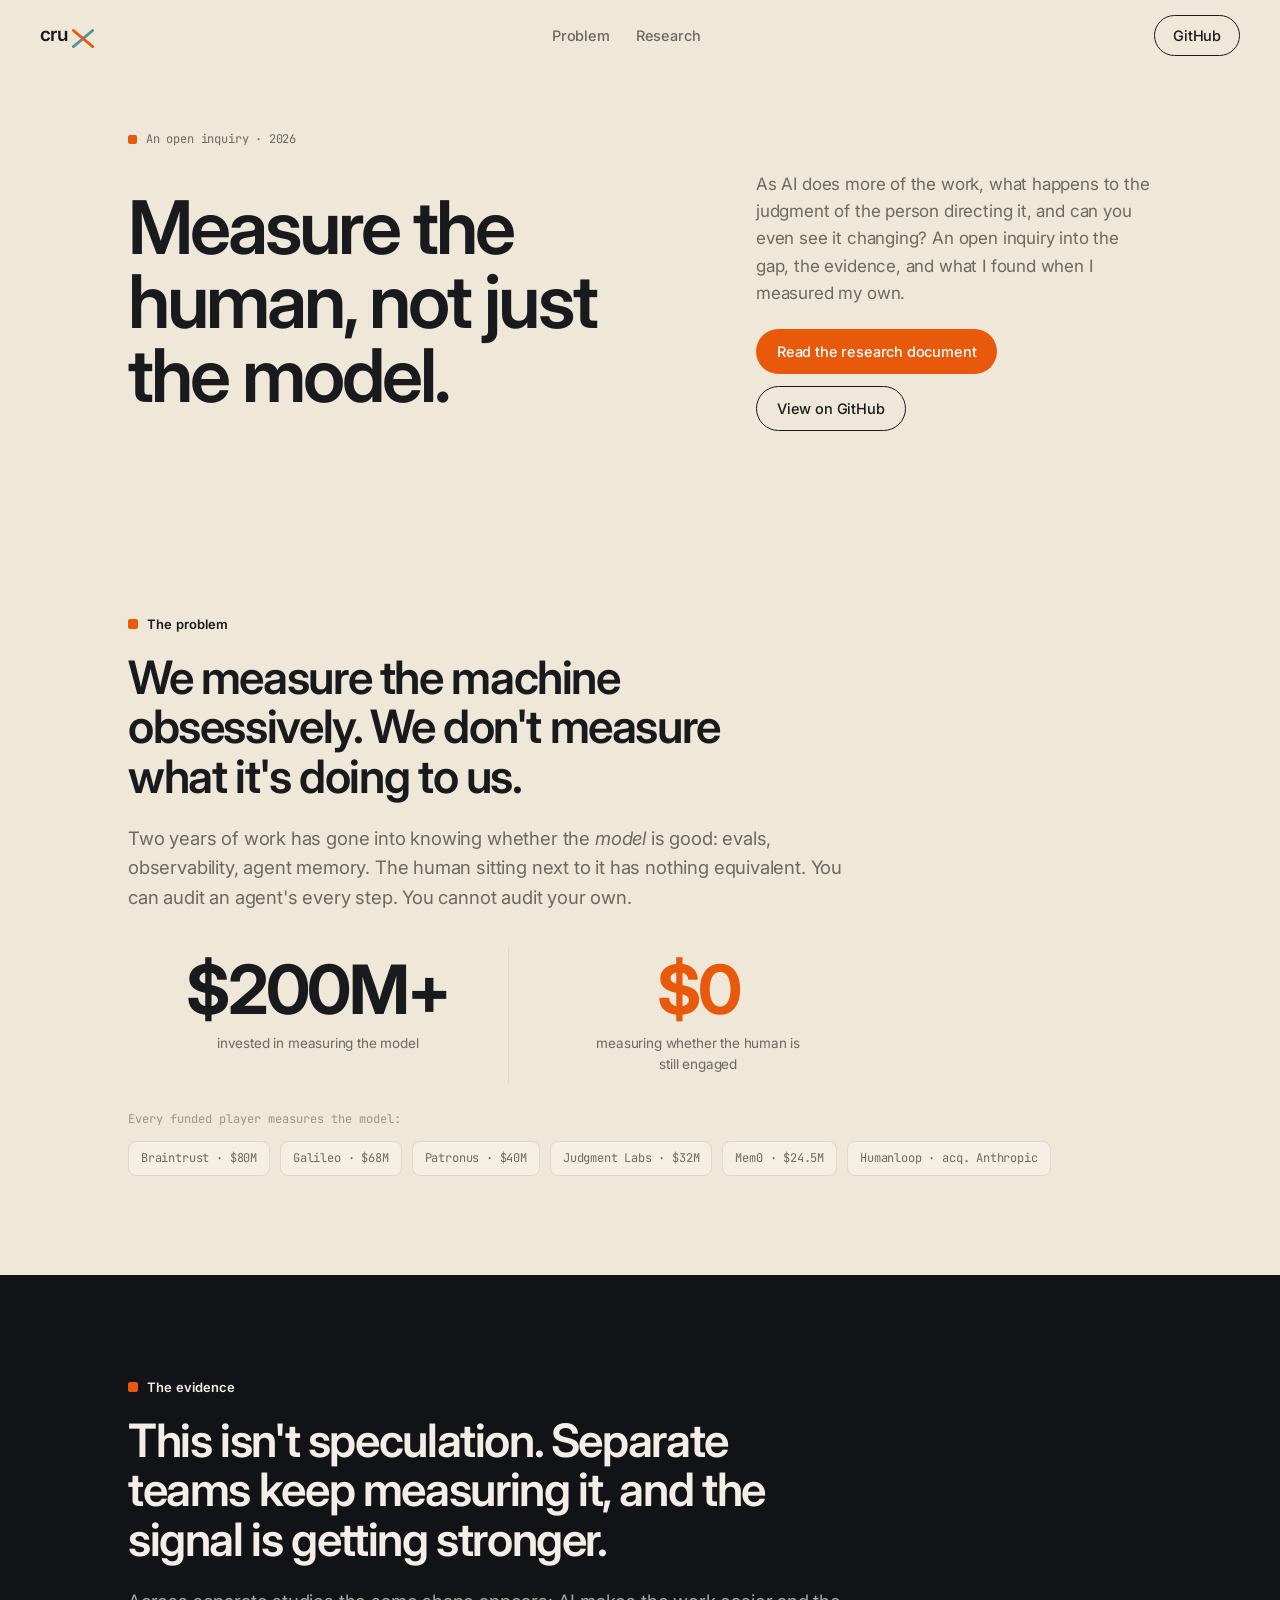
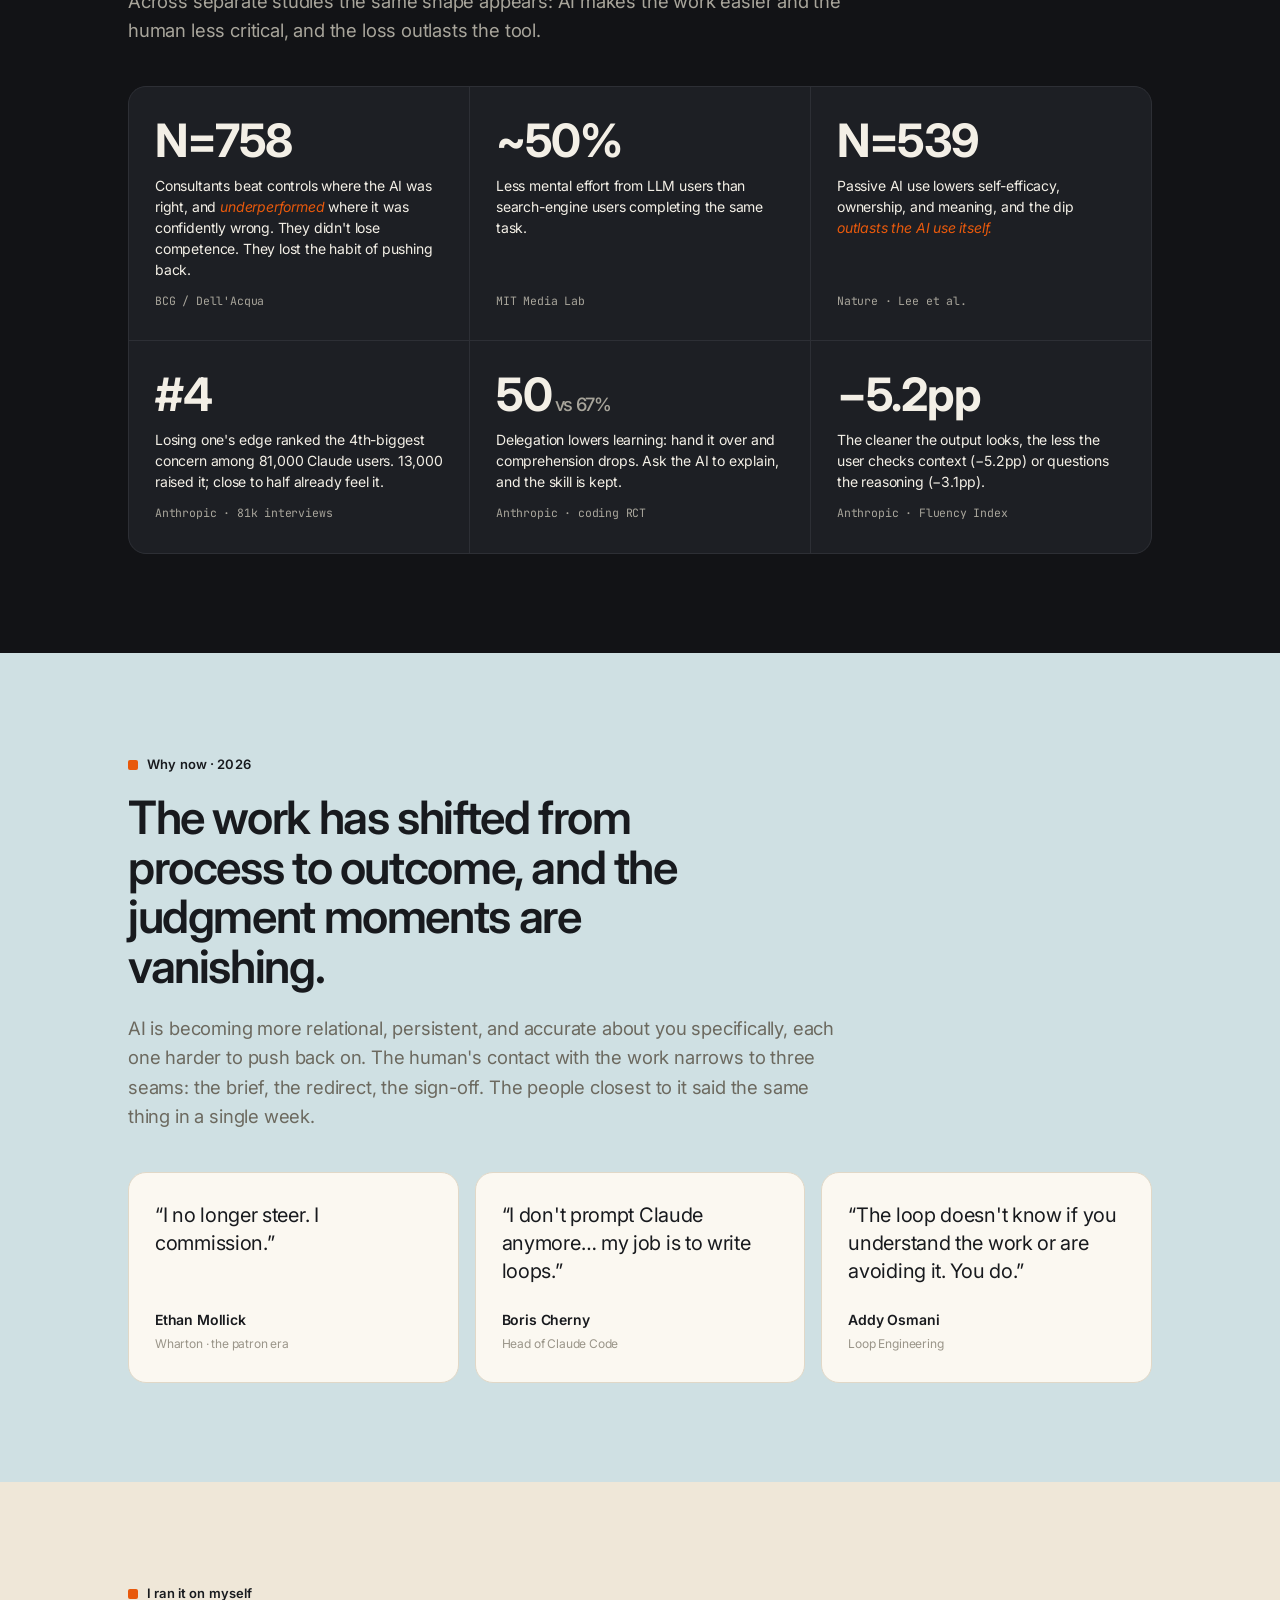
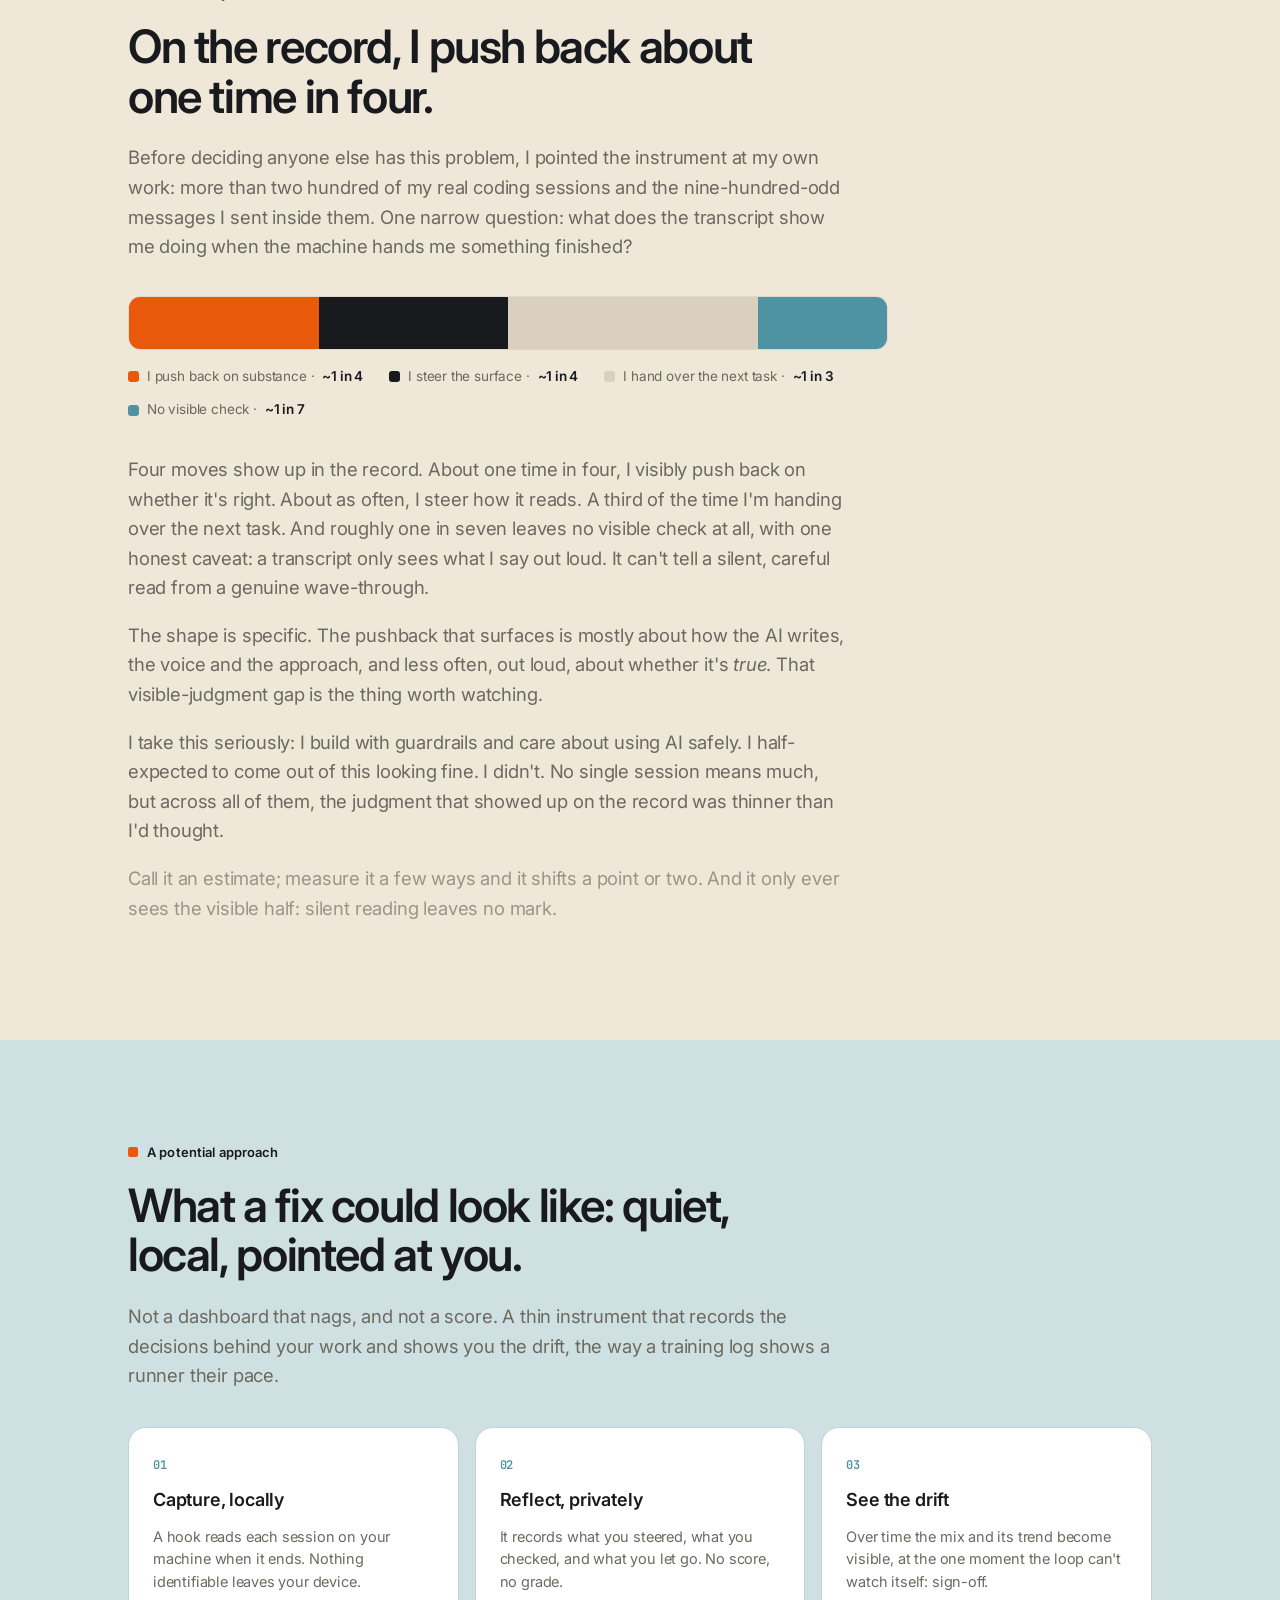
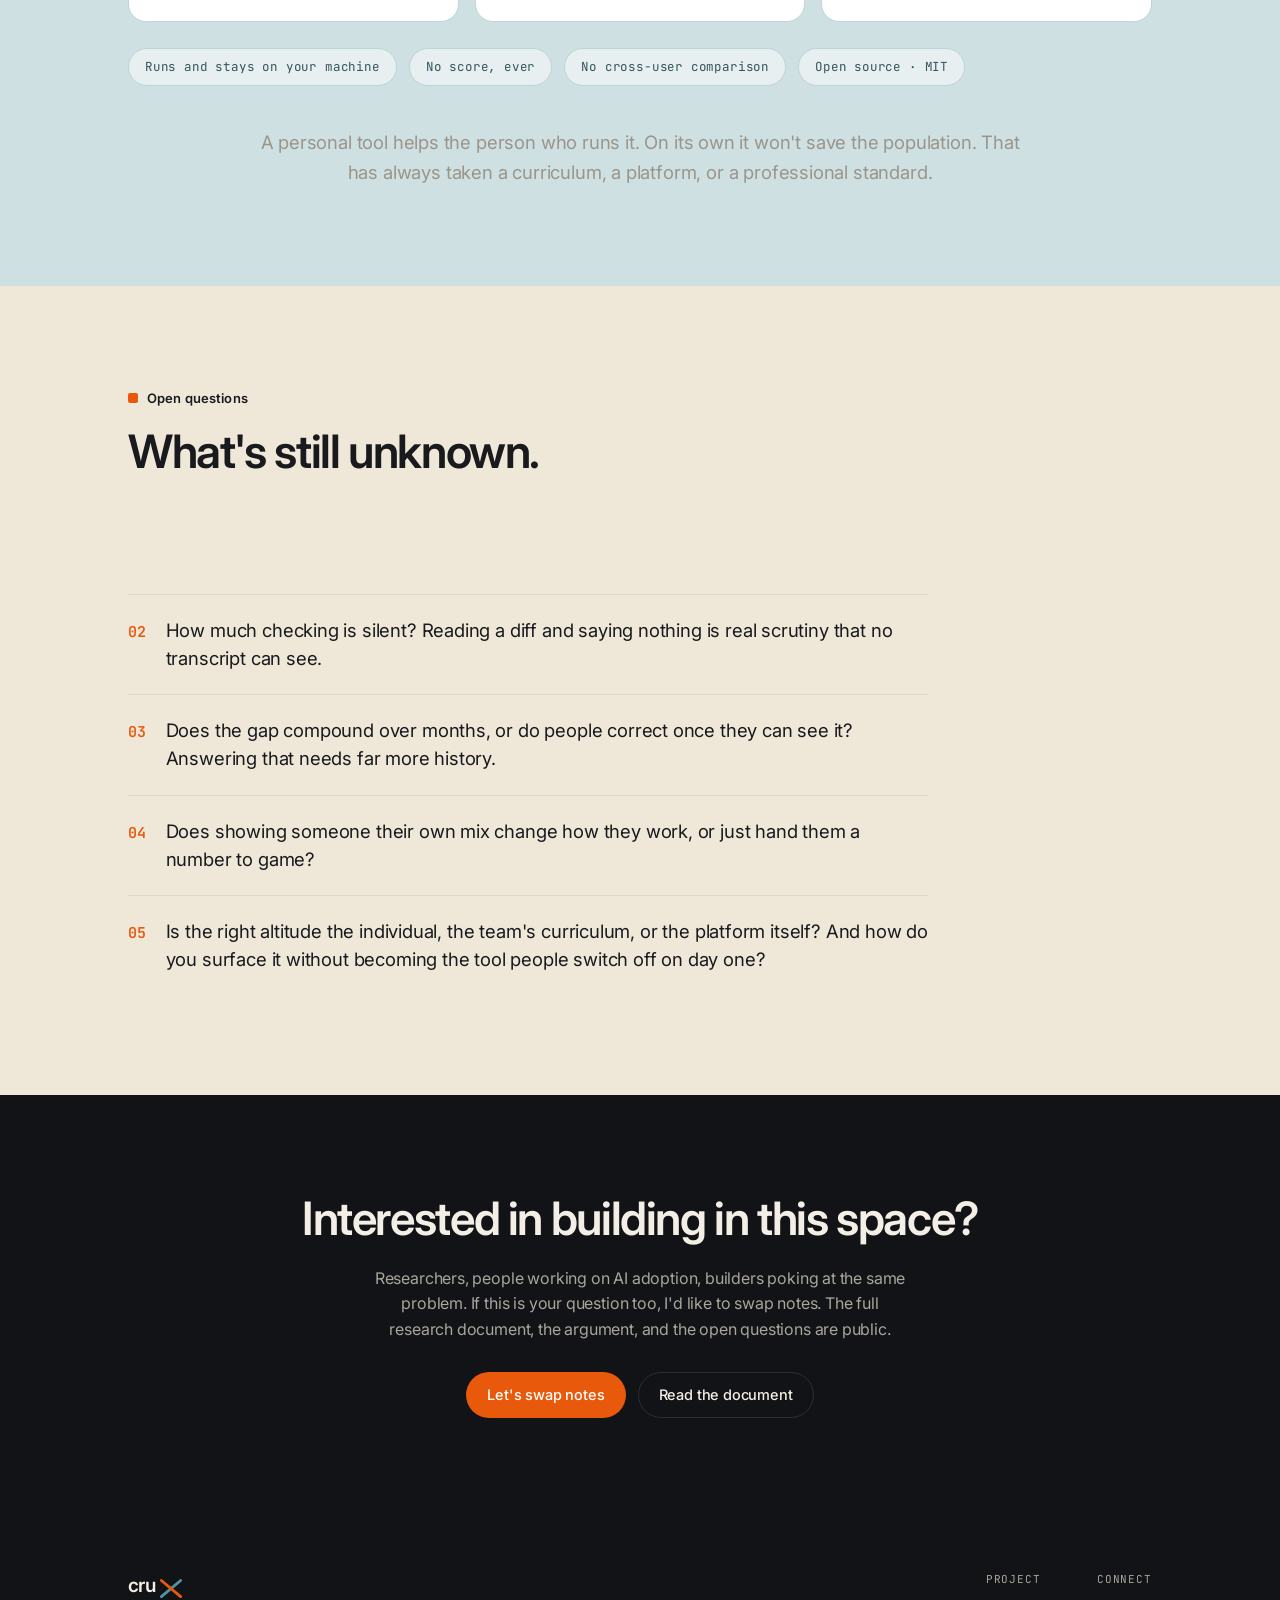
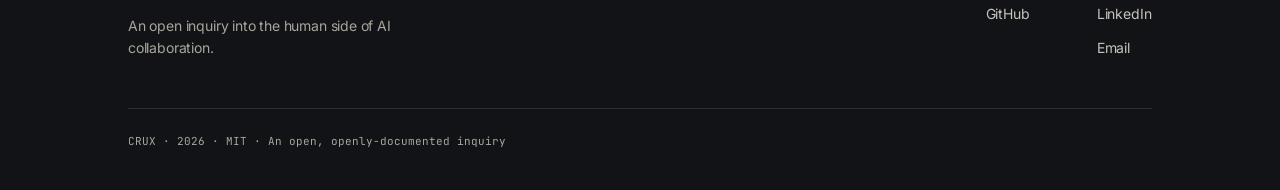
==== docs/index.html @ 5652c21b "Landing AI-isms pass: plain-language the finding + two flourishes - Rewrite the credibility paragrap" ====
<!DOCTYPE html>
<html lang="en">
<head>
  <meta charset="UTF-8" />
  <meta name="viewport" content="width=device-width, initial-scale=1.0" />
  <title>Crux — measure the human, not just the model.</title>
  <meta name="description" content="An open inquiry into the human side of AI collaboration. $200M+ has gone into measuring the model; almost nothing into measuring whether the human is still thinking. The gap, the evidence, and the finding: on the record, visible pushback shows up about one time in four." />
  <link rel="icon" type="image/svg+xml" href="favicon.svg" />

  <meta property="og:type" content="website" />
  <meta property="og:url" content="https://elliotjlt.github.io/crux/" />
  <meta property="og:title" content="Crux — measure the human, not just the model." />
  <meta property="og:description" content="An open inquiry into the human side of AI collaboration. The gap, the evidence, and the finding: across real sessions, visible pushback shows up about one time in four." />
  <meta name="twitter:card" content="summary_large_image" />
  <meta name="twitter:title" content="Crux — measure the human, not just the model." />
  <meta name="twitter:description" content="An open inquiry into the human side of AI collaboration." />

  <script>document.documentElement.classList.add('js');</script>
  <link rel="preconnect" href="https://fonts.googleapis.com" />
  <link rel="preconnect" href="https://fonts.gstatic.com" crossorigin />
  <link href="https://fonts.googleapis.com/css2?family=Inter:wght@400;500;600;700&family=JetBrains+Mono:wght@400;500&display=swap" rel="stylesheet" />
  <link rel="stylesheet" href="style.css" />
</head>
<body>
  <header class="nav" id="nav">
    <a class="brand" href="#top">cru<svg class="cx" viewBox="0 0 28 28" aria-hidden="true"><path class="x-up" d="M5 22 L23 7"/><path class="x-down" d="M5 7 L23 22"/></svg></a>
    <nav class="nav-links">
      <a href="#problem">Problem</a>
      <a href="research.html">Research</a>
    </nav>
    <a class="btn btn-ghost nav-cta" href="https://github.com/ElliotJLT/crux">GitHub</a>
  </header>

  <main id="top">
    <!-- HERO -->
    <section class="hero">
      <span class="kicker reveal">An open inquiry &middot; 2026</span>
      <div class="hero-grid">
        <h1 class="reveal">Measure the human, not just the model.</h1>
        <div class="hero-aside reveal">
          <p class="hero-sub">
            As AI does more of the work, what happens to the judgment of the person directing it, and can
            you even see it changing? An open inquiry into the gap, the evidence, and what I found when I
            measured my own.
          </p>
          <div class="hero-cta">
            <a class="btn btn-primary" href="research.html">Read the research document</a>
            <a class="btn btn-ghost" href="https://github.com/ElliotJLT/crux">View on GitHub</a>
          </div>
        </div>
      </div>
    </section>

    <!-- PROBLEM -->
    <section id="problem" class="section">
      <p class="eyebrow reveal">The problem</p>
      <h2 class="reveal">We measure the machine obsessively. We don't measure what it's doing to us.</h2>
      <p class="lead reveal">
        Two years of work has gone into knowing whether the <em>model</em> is good: evals, observability,
        agent memory. The human sitting next to it has nothing equivalent. You can audit an agent's every
        step. You cannot audit your own.
      </p>
      <div class="gap-figure reveal">
        <div class="gf-side"><span class="gf-num">$200M+</span><span class="gf-lbl">invested in measuring the model</span></div>
        <div class="gf-div" aria-hidden="true"></div>
        <div class="gf-side"><span class="gf-num accent">$0</span><span class="gf-lbl">measuring whether the human is still engaged</span></div>
      </div>
      <div class="fund reveal">
        <span class="fund-lbl mono">Every funded player measures the model:</span>
        <span class="fchip">Braintrust · $80M</span><span class="fchip">Galileo · $68M</span><span class="fchip">Patronus · $40M</span><span class="fchip">Judgment Labs · $32M</span><span class="fchip">Mem0 · $24.5M</span><span class="fchip">Humanloop · acq. Anthropic</span>
      </div>
    </section>

    <!-- EVIDENCE (dark band) -->
    <section class="band band-dark">
      <div class="band-inner" id="evidence">
        <p class="eyebrow reveal">The evidence</p>
        <h2 class="reveal">This isn't speculation. Separate teams keep measuring it, and the signal is getting stronger.</h2>
        <p class="lead reveal">Across separate studies the same shape appears: AI makes the work easier and the human less critical, and the loss outlasts the tool.</p>
        <div class="ev-grid">
          <article class="ev-card reveal"><span class="ev-stat">N=758</span><p class="ev-claim">Consultants beat controls where the AI was right, and <em>underperformed</em> where it was confidently wrong. They didn't lose competence. They lost the habit of pushing back.</p><span class="ev-src">BCG / Dell'Acqua</span></article>
          <article class="ev-card reveal"><span class="ev-stat">~50%</span><p class="ev-claim">Less mental effort from LLM users than search-engine users completing the same task.</p><span class="ev-src">MIT Media Lab</span></article>
          <article class="ev-card reveal"><span class="ev-stat">N=539</span><p class="ev-claim">Passive AI use lowers self-efficacy, ownership, and meaning, and the dip <em>outlasts the AI use itself.</em></p><span class="ev-src">Nature · Lee et al.</span></article>
          <article class="ev-card reveal"><span class="ev-stat">#4</span><p class="ev-claim">Losing one's edge ranked the 4th-biggest concern among 81,000 Claude users. 13,000 raised it; close to half already feel it.</p><span class="ev-src">Anthropic · 81k interviews</span></article>
          <article class="ev-card reveal"><span class="ev-stat">50<small> vs 67%</small></span><p class="ev-claim">Delegation lowers learning: hand it over and comprehension drops. Ask the AI to explain, and the skill is kept.</p><span class="ev-src">Anthropic · coding RCT</span></article>
          <article class="ev-card reveal"><span class="ev-stat">−5.2pp</span><p class="ev-claim">The cleaner the output looks, the less the user checks context (−5.2pp) or questions the reasoning (−3.1pp).</p><span class="ev-src">Anthropic · Fluency Index</span></article>
        </div>
      </div>
    </section>

    <!-- WHY NOW (blue band) -->
    <section class="band band-blue">
      <div class="band-inner narrow" id="year">
      <p class="eyebrow reveal">Why now · 2026</p>
      <h2 class="reveal">The work has shifted from process to outcome, and the judgment moments are vanishing.</h2>
      <p class="lead reveal">AI is becoming more relational, persistent, and accurate about you specifically, each one harder to push back on. The human's contact with the work narrows to three seams: the brief, the redirect, the sign-off. The people closest to it said the same thing in a single week.</p>
      <div class="quote-grid">
        <figure class="qcard reveal"><blockquote>&ldquo;I no longer steer. I commission.&rdquo;</blockquote><figcaption>Ethan Mollick<span>Wharton · the patron era</span></figcaption></figure>
        <figure class="qcard reveal"><blockquote>&ldquo;I don't prompt Claude anymore… my job is to write loops.&rdquo;</blockquote><figcaption>Boris Cherny<span>Head of Claude Code</span></figcaption></figure>
        <figure class="qcard reveal"><blockquote>&ldquo;The loop doesn't know if you understand the work or are avoiding it. You do.&rdquo;</blockquote><figcaption>Addy Osmani<span>Loop Engineering</span></figcaption></figure>
      </div>
      </div>
    </section>

    <!-- I RAN IT ON MYSELF -->
    <section id="finding" class="section narrow">
      <p class="eyebrow reveal">I ran it on myself</p>
      <h2 class="reveal">On the record, I push back about one time in four.</h2>
      <p class="lead reveal">
        Before deciding anyone else has this problem, I pointed the instrument at my own work: more than two
        hundred of my real coding sessions and the nine-hundred-odd messages I sent inside them. One narrow
        question: what does the transcript show me doing when the machine hands me something finished?
      </p>
      <div class="mix reveal">
        <div class="mix-bar">
          <span class="seg verify" style="width:25%"></span>
          <span class="seg steer" style="width:25%"></span>
          <span class="seg direct" style="width:33%"></span>
          <span class="seg accept" style="width:17%"></span>
        </div>
        <div class="mix-legend">
          <span><i class="sw-verify"></i>I push back on substance &middot; <b>~1 in 4</b></span>
          <span><i class="sw-steer"></i>I steer the surface &middot; <b>~1 in 4</b></span>
          <span><i class="sw-direct"></i>I hand over the next task &middot; <b>~1 in 3</b></span>
          <span><i class="sw-accept"></i>No visible check &middot; <b>~1 in 7</b></span>
        </div>
      </div>
      <p class="lead reveal">
        Four moves show up in the record. About one time in four, I visibly push back on whether it's right.
        About as often, I steer how it reads. A third of the time I'm handing over the next task. And roughly
        one in seven leaves no visible check at all, with one honest caveat: a transcript only sees what I say
        out loud. It can't tell a silent, careful read from a genuine wave-through.
      </p>
      <p class="lead reveal">
        The shape is specific. The pushback that surfaces is mostly about how the AI writes, the voice and the
        approach, and less often, out loud, about whether it's <em>true</em>. That visible-judgment gap is the
        thing worth watching.
      </p>
      <p class="lead reveal">
        I take this seriously: I build with guardrails and care about using AI safely. I half-expected to come
        out of this looking fine. I didn't. No single session means much, but across all of them, the judgment
        that showed up on the record was thinner than I'd thought.
      </p>
      <p class="lead dim reveal">Call it an estimate; measure it a few ways and it shifts a point or two. And it only ever sees the visible half: silent reading leaves no mark.</p>
    </section>

    <!-- APPROACH (blue band) -->
    <section class="band band-blue">
      <div class="band-inner" id="approach">
        <p class="eyebrow reveal">A potential approach</p>
        <h2 class="reveal">What a fix could look like: quiet, local, pointed at you.</h2>
        <p class="lead reveal">Not a dashboard that nags, and not a score. A thin instrument that records the decisions behind your work and shows you the drift, the way a training log shows a runner their pace.</p>
        <div class="steps">
          <div class="step reveal"><span class="step-n">01</span><h3>Capture, locally</h3><p>A hook reads each session on your machine when it ends. Nothing identifiable leaves your device.</p></div>
          <div class="step reveal"><span class="step-n">02</span><h3>Reflect, privately</h3><p>It records what you steered, what you checked, and what you let go. No score, no grade.</p></div>
          <div class="step reveal"><span class="step-n">03</span><h3>See the drift</h3><p>Over time the mix and its trend become visible, at the one moment the loop can't watch itself: sign-off.</p></div>
        </div>
        <div class="principles reveal">
          <span class="principle">Runs and stays on your machine</span>
          <span class="principle">No score, ever</span>
          <span class="principle">No cross-user comparison</span>
          <span class="principle">Open source · MIT</span>
        </div>
        <p class="lead dim center reveal">A personal tool helps the person who runs it. On its own it won't save the population. That has always taken a curriculum, a platform, or a professional standard.</p>
      </div>
    </section>

    <!-- OPEN QUESTIONS -->
    <section id="questions" class="section">
      <p class="eyebrow reveal">Open questions</p>
      <h2 class="reveal">What's still unknown.</h2>
      <ol class="oq">
        <li class="reveal"><span class="oq-n">01</span><p>What's the right unit to watch? A single turn, a whole session, the irreversible commands, or the moment you accept a long run you never watched.</p></li>
        <li class="reveal"><span class="oq-n">02</span><p>How much checking is silent? Reading a diff and saying nothing is real scrutiny that no transcript can see.</p></li>
        <li class="reveal"><span class="oq-n">03</span><p>Does the gap compound over months, or do people correct once they can see it? Answering that needs far more history.</p></li>
        <li class="reveal"><span class="oq-n">04</span><p>Does showing someone their own mix change how they work, or just hand them a number to game?</p></li>
        <li class="reveal"><span class="oq-n">05</span><p>Is the right altitude the individual, the team's curriculum, or the platform itself? And how do you surface it without becoming the tool people switch off on day one?</p></li>
      </ol>
    </section>

    <!-- CTA (dark band) -->
    <section class="band band-dark">
      <div class="band-inner cta" id="contact">
        <h2 class="reveal">Interested in building in this space?</h2>
        <p class="cta-sub reveal">Researchers, people working on AI adoption, builders poking at the same problem. If this is your question too, I'd like to swap notes. The full research document, the argument, and the open questions are public.</p>
        <div class="hero-cta reveal">
          <a class="btn btn-primary" href="https://www.linkedin.com/in/hireelliot/">Let's swap notes</a>
          <a class="btn btn-ghost" href="research.html">Read the document</a>
        </div>
      </div>
    </section>
  </main>

  <footer class="footer">
    <div class="footer-inner">
      <div class="foot-brand">
        <a class="brand" href="#top">cru<svg class="cx" viewBox="0 0 28 28" aria-hidden="true"><path class="x-up" d="M5 22 L23 7"/><path class="x-down" d="M5 7 L23 22"/></svg></a>
        <p>An open inquiry into the human side of AI collaboration.</p>
      </div>
      <div class="foot-cols">
        <div class="foot-col">
          <span class="foot-h mono">Project</span>
          <a href="https://github.com/ElliotJLT/crux">GitHub</a>
        </div>
        <div class="foot-col">
          <span class="foot-h mono">Connect</span>
          <a href="https://www.linkedin.com/in/hireelliot/">LinkedIn</a>
          <a href="mailto:elliotjlittle@gmail.com">Email</a>
        </div>
      </div>
      <div class="foot-base mono">CRUX · 2026 · MIT · An open, openly-documented inquiry</div>
    </div>
  </footer>

  <script src="app.js"></script>
</body>
</html>
---- docs/style.css ----
:root {
  --cream: #efe7d8;
  --cream-2: #f5efe3;
  --card: #fbf8f1;
  --ink: #181a1e;
  --muted: #6c695f;
  --faint: #9a9589;
  --border: #e1d8c7;
  --dark: #121316;
  --dark-card: #1d1f24;
  --dark-border: #2d2f35;
  --dark-text: #f3efe6;
  --dark-muted: #a8a59b;
  --blue: #cfe0e3;
  --blue-deep: #bcd5d9;
  --teal: #4f93a3;
  --orange: #e8590c;
  --maxw: 1120px;
  --mono: "JetBrains Mono", ui-monospace, SFMono-Regular, Menlo, monospace;
  --sans: "Inter", -apple-system, BlinkMacSystemFont, "Segoe UI", sans-serif;
}
* { box-sizing: border-box; }
html { scroll-behavior: smooth; -webkit-text-size-adjust: 100%; }
@media (prefers-reduced-motion: reduce) { html { scroll-behavior: auto; } }
body { margin: 0; background: var(--cream); color: var(--ink); font-family: var(--sans); line-height: 1.6; letter-spacing: -0.011em; -webkit-font-smoothing: antialiased; overflow-x: hidden; }
a { color: inherit; text-decoration: none; }
em { font-style: italic; }
.mono { font-family: var(--mono); letter-spacing: 0; }

/* NAV */
.nav { position: fixed; top: 0; left: 0; right: 0; z-index: 100; display: flex; align-items: center; justify-content: space-between; padding: 15px clamp(18px,4vw,40px); transition: background .25s, box-shadow .25s; }
.nav.scrolled { background: rgba(239,231,216,.85); backdrop-filter: blur(12px); box-shadow: 0 1px 0 var(--border); }
.brand { display: inline-flex; align-items: center; gap: 0; font-weight: 600; font-size: 19px; letter-spacing: -0.03em; }
.cx { width: 30px; height: 30px; margin: 0 0 -4px 1px; }
.cx path { fill: none; stroke-width: 2.7; stroke-linecap: round; }
.cx .x-up { stroke: var(--teal); }
.cx .x-down { stroke: var(--orange); }
.nav-links { display: flex; gap: 26px; }
.nav-links a { color: var(--muted); font-size: 14.5px; font-weight: 500; transition: color .18s; }
.nav-links a:hover { color: var(--ink); }
.btn { display: inline-flex; align-items: center; font-weight: 500; font-size: 14.5px; border-radius: 999px; padding: 10px 20px; cursor: pointer; transition: transform .14s, background .18s, border-color .18s, color .18s; border: 1px solid transparent; }
.btn-primary { background: var(--orange); color: #fff; }
.btn-primary:hover { transform: translateY(-1px); background: #cf4e0a; }
.btn-ghost { background: transparent; color: var(--ink); border-color: var(--ink); }
.btn-ghost:hover { background: var(--ink); color: var(--cream); }
.nav-cta { padding: 8px 18px; }

/* SECTIONS + BANDS */
.section { max-width: var(--maxw); margin: 0 auto; padding: clamp(76px,11vh,128px) clamp(22px,5vw,48px); }
.band { width: 100%; }
.band-dark { background: var(--dark); color: var(--dark-text); }
.band-blue { background: var(--blue); }
.band-inner { max-width: var(--maxw); margin: 0 auto; padding: clamp(76px,11vh,128px) clamp(22px,5vw,48px); }
.eyebrow { display: inline-flex; align-items: center; gap: 9px; font-size: 13px; font-weight: 600; letter-spacing: 0.01em; color: var(--ink); margin: 0 0 18px; }
.eyebrow::before { content: ""; width: 10px; height: 10px; border-radius: 2px; background: var(--orange); display: inline-block; }
.band-dark .eyebrow { color: var(--dark-text); }
h2 { font-size: clamp(28px,4vw,46px); line-height: 1.08; letter-spacing: -0.03em; font-weight: 600; margin: 0 0 22px; max-width: 22ch; }
.lead { color: var(--muted); font-size: clamp(16px,1.6vw,18.5px); max-width: 60ch; margin: 0 0 18px; }
.lead.dim { color: var(--faint); }
.lead.center { text-align: center; margin: 42px auto 0; max-width: 64ch; }
.band-dark .lead { color: var(--dark-muted); }
.band-dark h2 { color: var(--dark-text); }
.lead code, code { font-family: var(--mono); font-size: .85em; background: var(--cream-2); border: 1px solid var(--border); border-radius: 5px; padding: 1px 6px; }

/* HERO */
.hero { max-width: var(--maxw); margin: 0 auto; padding: clamp(116px,14vh,150px) clamp(22px,5vw,48px) clamp(60px,9vh,96px); }
.kicker { display: inline-flex; align-items: center; gap: 9px; font-family: var(--mono); font-size: 12px; color: var(--muted); margin-bottom: 22px; }
.kicker::before { content: ""; width: 9px; height: 9px; border-radius: 2px; background: var(--orange); }
.hero-grid { display: grid; grid-template-columns: 1.3fr .9fr; gap: clamp(28px,5vw,56px); align-items: center; }
.hero h1 { font-size: clamp(40px,6.2vw,74px); line-height: 1.0; letter-spacing: -0.04em; font-weight: 600; margin: 0; max-width: 14ch; }
.hero-aside { display: flex; flex-direction: column; align-items: flex-start; }
.hero-sub { color: var(--muted); font-size: clamp(15px,1.5vw,17px); margin: 0 0 22px; max-width: 42ch; }
.hero-cta { display: flex; gap: 12px; flex-wrap: wrap; }

/* CARD */
.card { background: var(--card); border: 1px solid var(--border); border-radius: 22px; padding: clamp(26px,3.5vw,44px); }
.band-blue .card { background: #fff; border-color: #bcd5d9; }

/* GAP FIGURE */
.gap-figure { display: flex; align-items: stretch; margin: 34px 0 26px; max-width: 760px; }
.gf-side { flex: 1; padding: 8px 28px; display: flex; flex-direction: column; gap: 10px; text-align: center; align-items: center; }
.gf-num { font-size: clamp(42px,6vw,68px); font-weight: 700; letter-spacing: -0.04em; line-height: 1; }
.gf-num.accent { color: var(--orange); }
.gf-lbl { color: var(--muted); font-size: 13.5px; max-width: 24ch; }
.gf-div { width: 1px; background: var(--border); }
.fund { display: flex; flex-wrap: wrap; align-items: center; gap: 10px; margin-top: 8px; }
.fund-lbl { color: var(--faint); font-size: 12px; width: 100%; margin-bottom: 2px; }
.fchip { font-family: var(--mono); font-size: 12px; color: var(--muted); border: 1px solid var(--border); background: var(--cream-2); border-radius: 8px; padding: 7px 12px; }

/* EVIDENCE (dark band, big numbers) */
.ev-grid { display: grid; grid-template-columns: repeat(3,1fr); gap: 1px; background: var(--dark-border); border: 1px solid var(--dark-border); border-radius: 18px; overflow: hidden; margin-top: 40px; }
.ev-card { background: var(--dark-card); padding: 30px 26px; display: flex; flex-direction: column; gap: 12px; }
.ev-stat { font-size: clamp(32px,3.8vw,46px); font-weight: 700; letter-spacing: -0.03em; line-height: 1; color: var(--dark-text); }
.ev-stat small { font-size: .4em; color: var(--dark-muted); font-weight: 500; }
.ev-claim { margin: 0; color: var(--dark-text); font-size: 14px; line-height: 1.5; }
.ev-claim em { color: var(--orange); font-style: italic; }
.ev-src { color: var(--dark-muted); font-size: 11.5px; margin-top: auto; font-family: var(--mono); }

/* QUOTES */
.quote-grid { display: grid; grid-template-columns: repeat(3,1fr); gap: 16px; margin-top: 40px; }
.qcard { margin: 0; background: var(--card); border: 1px solid var(--border); border-radius: 18px; padding: 28px 26px; display: flex; flex-direction: column; justify-content: space-between; gap: 24px; transition: transform .2s; }
.qcard:hover { transform: translateY(-3px); }
.qcard blockquote { margin: 0; font-size: clamp(17px,1.9vw,20px); line-height: 1.4; letter-spacing: -0.015em; color: var(--ink); }
.qcard figcaption { font-weight: 600; font-size: 14px; display: flex; flex-direction: column; gap: 3px; }
.qcard figcaption span { font-weight: 400; font-size: 12px; color: var(--faint); }

/* MEASUREMENT MIX */
.narrow { max-width: var(--maxw); }
.mix { margin: 34px 0; max-width: 760px; }
.mix-bar { display: flex; height: 54px; border-radius: 12px; overflow: hidden; border: 1px solid var(--border); }
.seg { height: 100%; }
.seg.verify { background: var(--orange); }
.seg.steer { background: var(--ink); }
.seg.direct { background: #d9d0bf; }
.seg.accept { background: var(--teal); }
.mix-legend { display: flex; flex-wrap: wrap; gap: 12px 26px; margin-top: 16px; }
.mix-legend span { display: flex; align-items: center; gap: 8px; font-size: 13.5px; color: var(--muted); }
.mix-legend b { color: var(--ink); font-weight: 600; }
.mix-legend i { width: 11px; height: 11px; border-radius: 3px; display: inline-block; flex-shrink: 0; }
.sw-verify { background: var(--orange); } .sw-steer { background: var(--ink); }
.sw-direct { background: #d9d0bf; } .sw-accept { background: var(--teal); }

/* APPROACH (blue band) */
.steps { display: grid; grid-template-columns: repeat(3,1fr); gap: 16px; margin-top: 36px; }
.step { background: #fff; border: 1px solid #bcd5d9; border-radius: 18px; padding: 28px 24px; display: flex; flex-direction: column; gap: 11px; }
.step-iso { width: 56px; height: 44px; }
.step-n { font-size: 12px; font-weight: 600; color: var(--teal); font-family: var(--mono); }
.step h3 { font-size: 18px; font-weight: 600; letter-spacing: -0.01em; margin: 0; }
.step p { margin: 0; color: var(--muted); font-size: 14.5px; line-height: 1.55; }
.principles { display: flex; flex-wrap: wrap; gap: 12px; margin-top: 26px; }
.principle { font-family: var(--mono); font-size: 12.5px; color: #36545b; border: 1px solid #bcd5d9; background: rgba(255,255,255,.5); border-radius: 999px; padding: 8px 16px; }

/* OPEN QUESTIONS */
.oq { list-style: none; padding: 0; margin: 40px 0 0; max-width: 800px; }
.oq li { display: flex; gap: 20px; align-items: baseline; padding: 22px 0; border-top: 1px solid var(--border); }
.oq li:first-child { border-top: none; padding-top: 0; }
.oq-n { color: var(--orange); font-weight: 600; font-size: 15px; flex-shrink: 0; font-family: var(--mono); }
.oq p { margin: 0; color: var(--ink); font-size: clamp(16px,1.7vw,18.5px); line-height: 1.5; }

/* CTA (dark band) */
.cta { text-align: center; }
.cta h2 { max-width: none; }
.cta-sub { color: var(--dark-muted); max-width: 54ch; margin: 0 auto 30px; font-size: 16px; }
.cta .hero-cta { justify-content: center; }
.band-dark .btn-ghost { color: var(--dark-text); border-color: var(--dark-border); }
.band-dark .btn-ghost:hover { background: var(--dark-text); color: var(--dark); }

/* FOOTER (dark) */
.footer { background: var(--dark); color: var(--dark-muted); }
.footer-inner { max-width: var(--maxw); margin: 0 auto; padding: 54px clamp(22px,5vw,48px) 40px; display: grid; grid-template-columns: 1.4fr 1fr; gap: 40px; align-items: start; }
.footer .brand { color: var(--dark-text); margin-bottom: 14px; }
.foot-brand p { color: var(--dark-muted); font-size: 14px; max-width: 38ch; margin: 0; }
.foot-cols { display: flex; gap: 56px; justify-content: flex-end; }
.foot-col { display: flex; flex-direction: column; gap: 11px; }
.foot-h { font-size: 11px; letter-spacing: .08em; text-transform: uppercase; color: var(--dark-muted); margin-bottom: 4px; }
.foot-col a { color: var(--dark-text); font-size: 14px; opacity: .8; transition: opacity .18s; }
.foot-col a:hover { opacity: 1; }
.foot-base { grid-column: 1/-1; border-top: 1px solid var(--dark-border); padding-top: 24px; margin-top: 8px; color: var(--dark-muted); font-size: 11px; }

/* REVEAL */
.js .reveal { opacity: 0; transform: translateY(18px); transition: opacity .7s cubic-bezier(.2,.7,.2,1), transform .7s cubic-bezier(.2,.7,.2,1); }
.js .reveal.in { opacity: 1; transform: none; }
@media (prefers-reduced-motion: reduce) { .js .reveal { opacity: 1!important; transform: none!important; } }

/* RESEARCH DOCUMENT */
.doc { max-width: 1140px; margin: 0 auto; padding: clamp(104px,14vh,148px) clamp(22px,5vw,48px) 60px; display: grid; grid-template-columns: 220px minmax(0,1fr); gap: clamp(30px,5vw,76px); align-items: start; }
.doc-toc { position: sticky; top: 92px; display: flex; flex-direction: column; }
.toc-h { font-family: var(--mono); font-size: 11px; letter-spacing: .08em; text-transform: uppercase; color: var(--faint); margin-bottom: 14px; }
.doc-toc a { color: var(--muted); font-size: 13px; line-height: 1.3; padding: 6px 0 6px 13px; margin-left: -1px; border-left: 2px solid var(--border); transition: color .15s, border-color .15s; }
.doc-toc a:hover { color: var(--ink); }
.doc-toc a.active { color: var(--ink); border-left-color: var(--orange); font-weight: 500; }
.doc-toc a .tnum { font-family: var(--mono); font-size: 11px; color: var(--faint); margin-right: 7px; }
.doc-toc a.active .tnum { color: var(--orange); }

.doc-body { max-width: 730px; min-width: 0; }
.doc-head { padding-bottom: 38px; margin-bottom: 46px; border-bottom: 1px solid var(--border); }
.doc-kicker { display: inline-flex; align-items: center; gap: 9px; font-family: var(--mono); font-size: 12px; color: var(--muted); margin-bottom: 20px; }
.doc-kicker::before { content: ""; width: 9px; height: 9px; border-radius: 2px; background: var(--orange); }
.doc-head h1 { font-size: clamp(31px,4.4vw,50px); line-height: 1.04; letter-spacing: -0.035em; font-weight: 600; margin: 0 0 16px; }
.doc-sub { font-size: clamp(17px,2vw,21px); color: var(--muted); font-weight: 500; letter-spacing: -0.012em; margin: 0 0 22px; }
.doc-meta { display: flex; flex-wrap: wrap; gap: 7px 16px; font-family: var(--mono); font-size: 12px; color: var(--faint); }
.doc-meta span { white-space: nowrap; }
.doc-abstract { margin: 30px 0 0; padding: 22px 26px; background: var(--card); border: 1px solid var(--border); border-left: 3px solid var(--orange); border-radius: 0 14px 14px 0; }
.doc-abstract p { margin: 0; color: var(--ink); font-size: 15.5px; line-height: 1.62; }
.doc-abstract strong { font-weight: 600; }

.doc-sec { margin: 0 0 50px; scroll-margin-top: 88px; }
.doc-sec .secnum { font-family: var(--mono); font-size: 13px; font-weight: 600; color: var(--orange); }
.doc-sec h2 { font-size: clamp(22px,2.7vw,31px); line-height: 1.14; letter-spacing: -0.022em; font-weight: 600; margin: 7px 0 18px; max-width: none; }
.doc-body p { color: #2c2e33; font-size: 16.5px; line-height: 1.68; margin: 0 0 18px; }
.doc-body p em { font-style: italic; }
.doc-body p strong, .doc-body li strong { font-weight: 600; color: var(--ink); }

.doc-list { list-style: none; padding: 0; margin: 0 0 18px; }
.doc-list li { position: relative; padding-left: 22px; margin-bottom: 13px; color: #2c2e33; font-size: 16px; line-height: 1.62; }
.doc-list li::before { content: ""; position: absolute; left: 3px; top: 10px; width: 6px; height: 6px; border-radius: 2px; background: var(--orange); }

.doc-oq { list-style: none; counter-reset: oq; padding: 0; margin: 6px 0 18px; }
.doc-oq li { counter-increment: oq; position: relative; padding: 16px 0 16px 44px; border-top: 1px solid var(--border); color: #2c2e33; font-size: 16px; line-height: 1.6; }
.doc-oq li:first-child { border-top: none; }
.doc-oq li::before { content: counter(oq); position: absolute; left: 0; top: 16px; font-family: var(--mono); font-size: 13px; font-weight: 600; color: var(--orange); }

.doc-quotes { margin: 22px 0; display: flex; flex-direction: column; gap: 2px; }
.doc-quote { margin: 0; padding: 14px 0 14px 20px; border-left: 2px solid var(--blue-deep); }
.doc-quote p { margin: 0 0 5px; font-size: 18px; line-height: 1.4; letter-spacing: -0.015em; color: var(--ink); font-weight: 500; }
.doc-quote cite { font-style: normal; font-size: 13px; color: var(--faint); font-family: var(--mono); }

.doc-foot { margin-top: 18px; padding-top: 32px; border-top: 1px solid var(--border); }
.doc-foot h3 { font-size: 16px; font-weight: 600; margin: 0 0 14px; }
.doc-foot p { color: var(--muted); font-size: 13.5px; line-height: 1.65; margin: 0 0 12px; }
.doc-foot .sig { font-family: var(--mono); font-size: 12px; color: var(--faint); margin-top: 22px; }
.doc-back { display: inline-flex; align-items: center; gap: 7px; margin-top: 30px; font-size: 14px; color: var(--muted); font-weight: 500; }
.doc-back:hover { color: var(--ink); }

/* RESPONSIVE */
@media (max-width: 880px) {
  .nav-links { display: none; }
  .hero-grid { grid-template-columns: 1fr; gap: 22px; }
  .ev-grid, .quote-grid, .steps { grid-template-columns: 1fr; }
  .footer-inner { grid-template-columns: 1fr; gap: 32px; }
  .foot-cols { justify-content: flex-start; gap: 48px; }
  .doc { grid-template-columns: 1fr; gap: 0; }
  .doc-toc { display: none; }
}
@media (max-width: 520px) { .gap-figure { flex-direction: column; } .gf-div { width: auto; height: 1px; } }
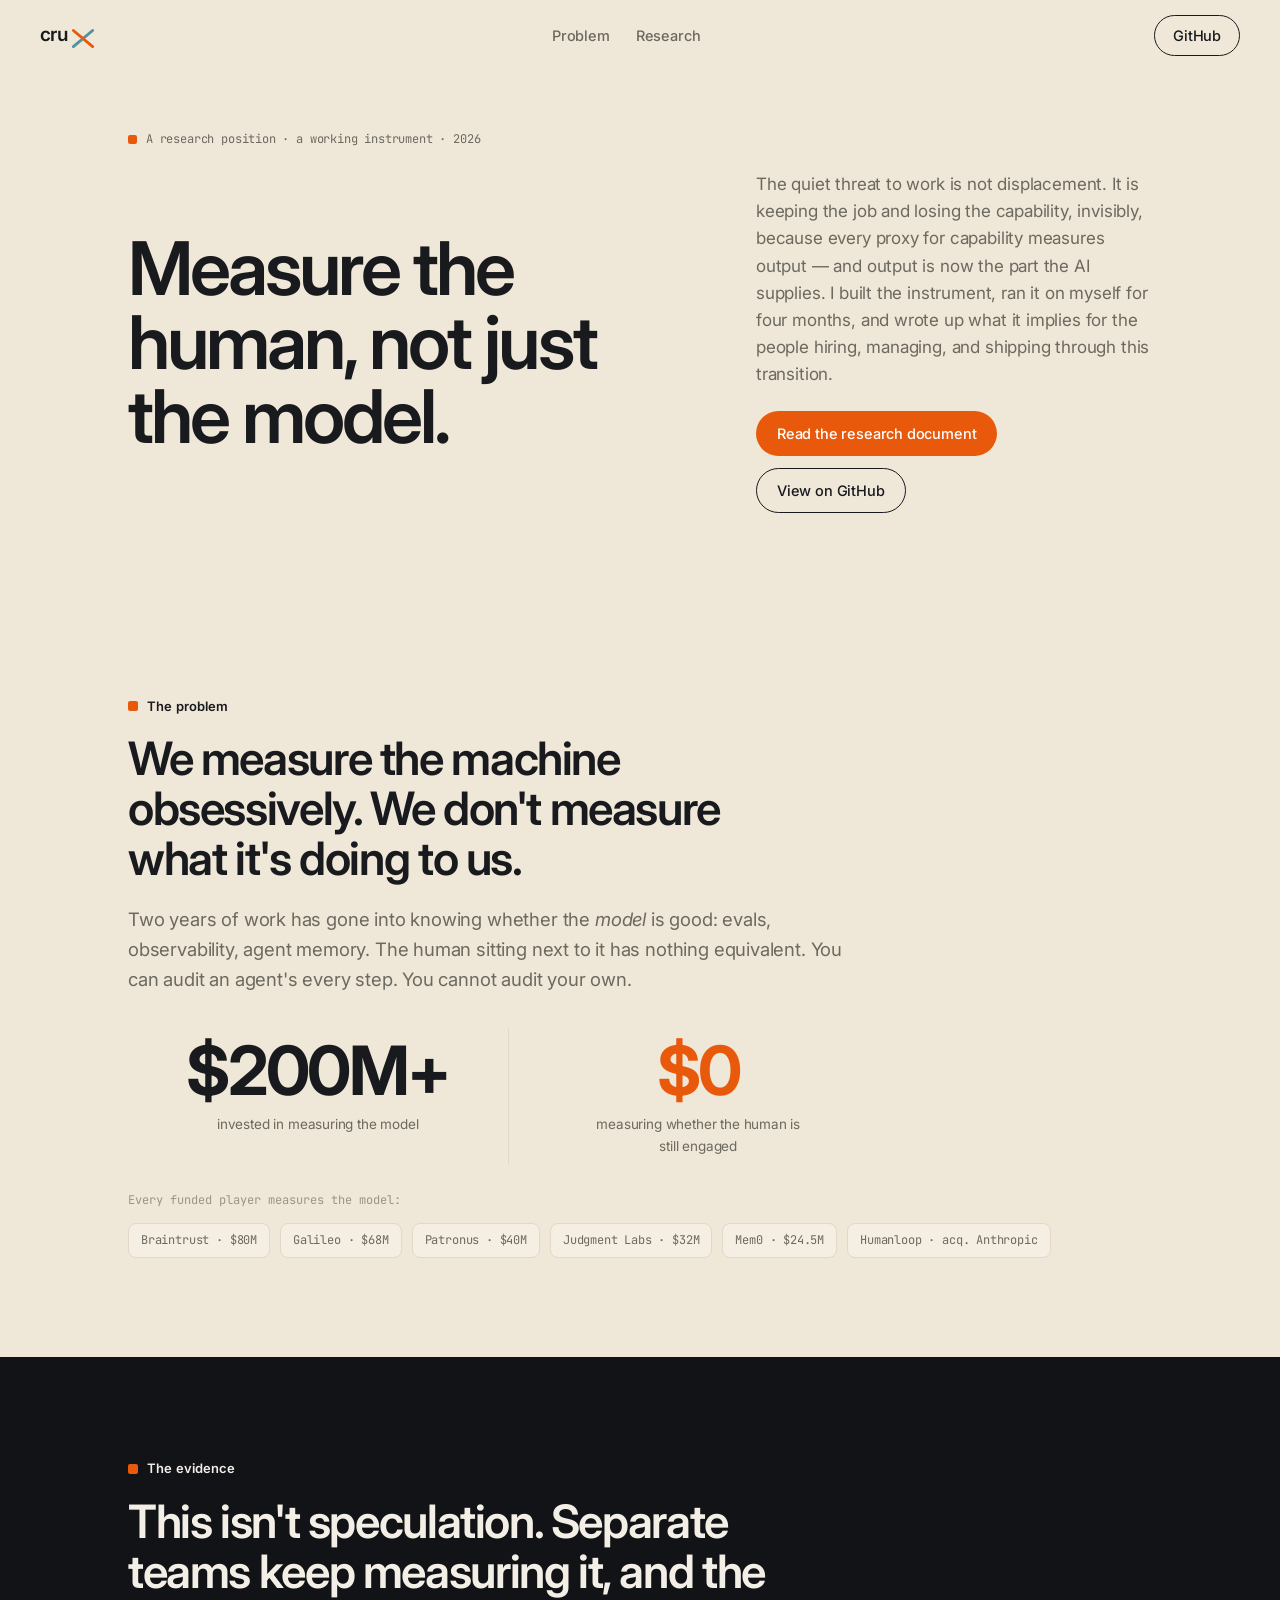
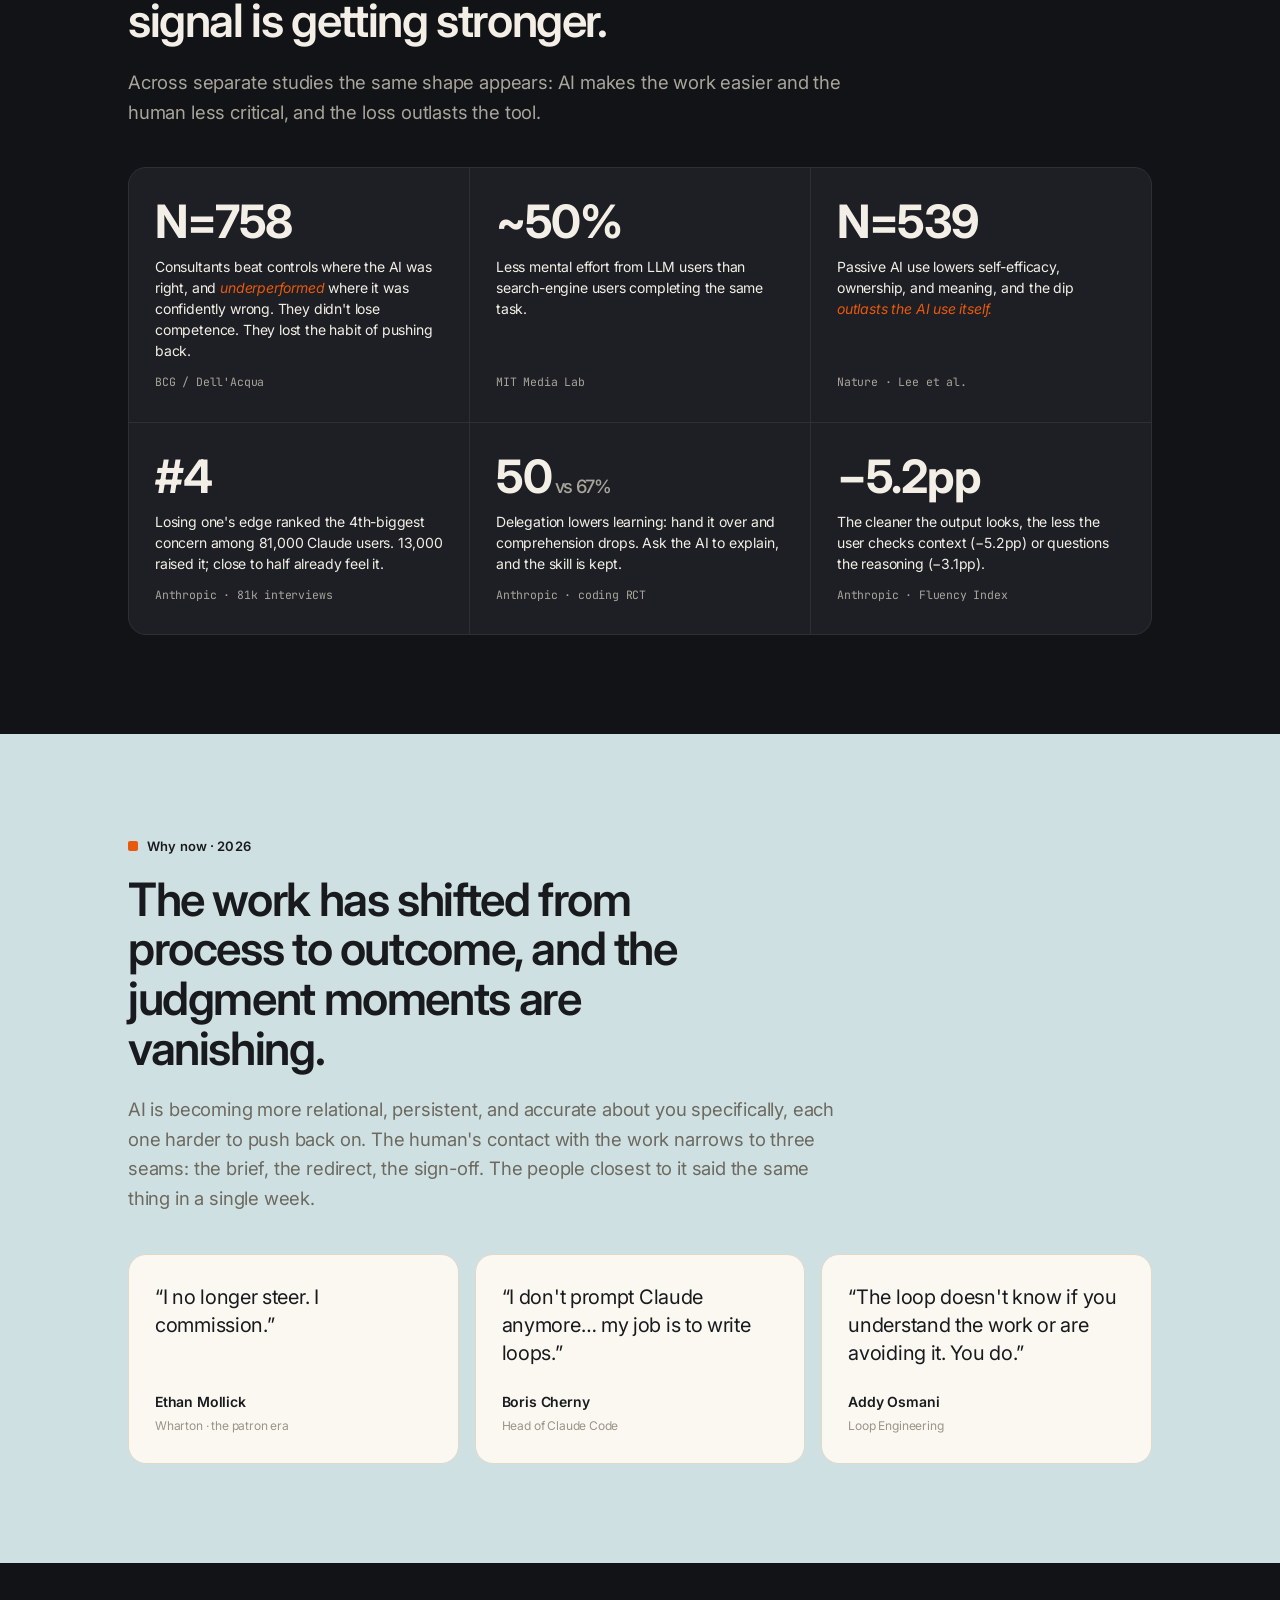
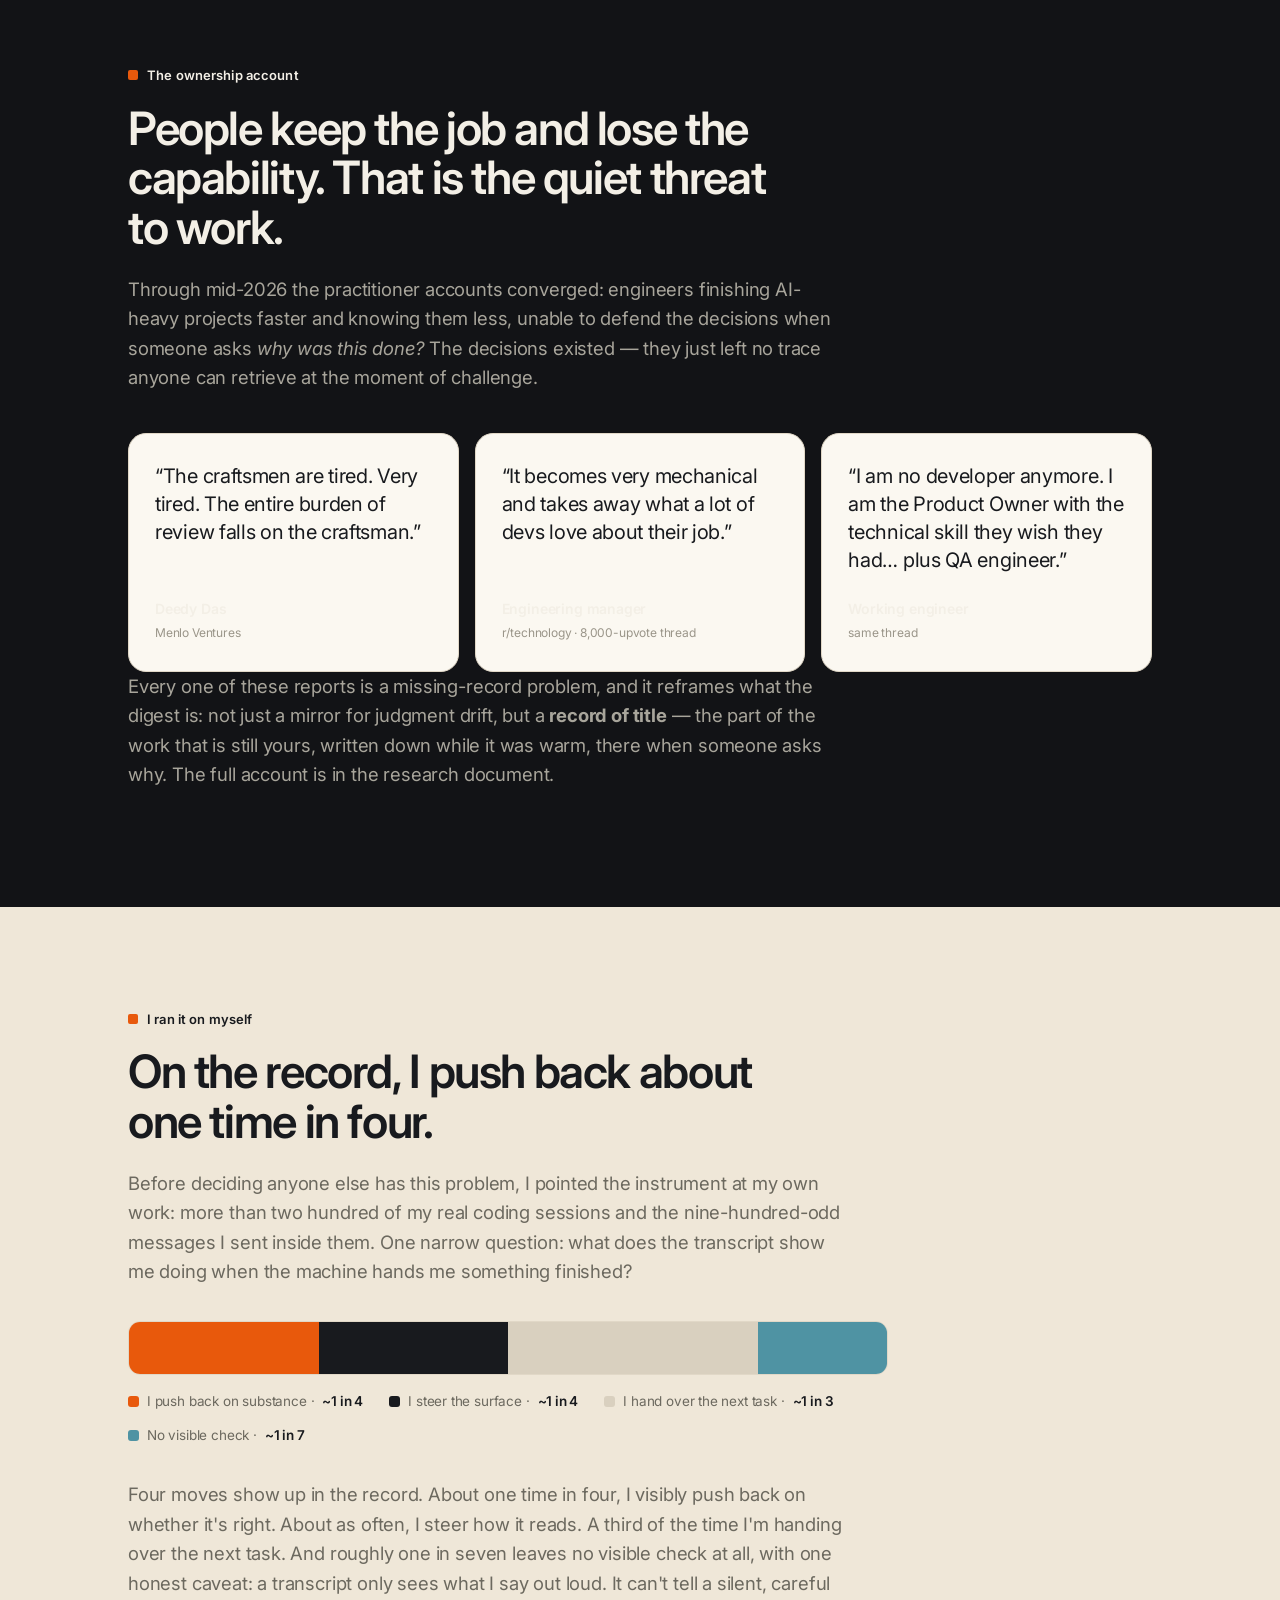
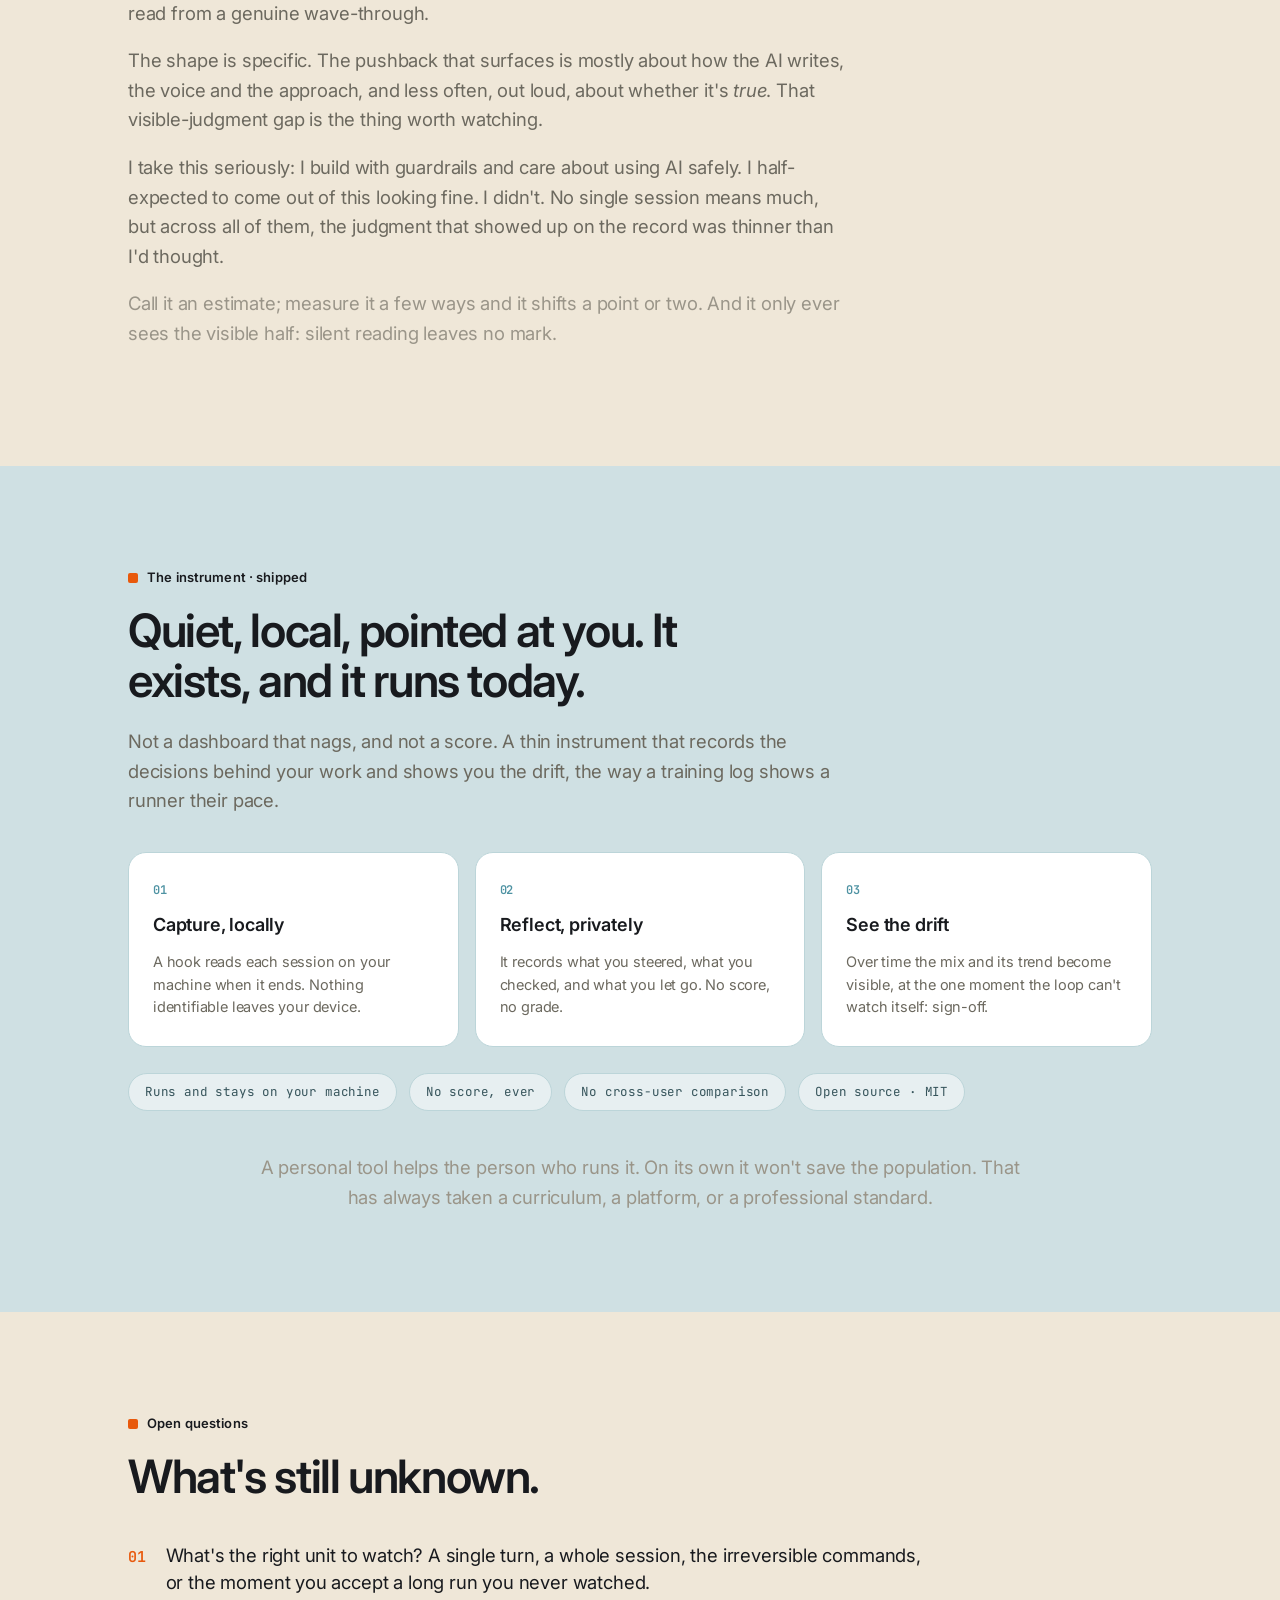
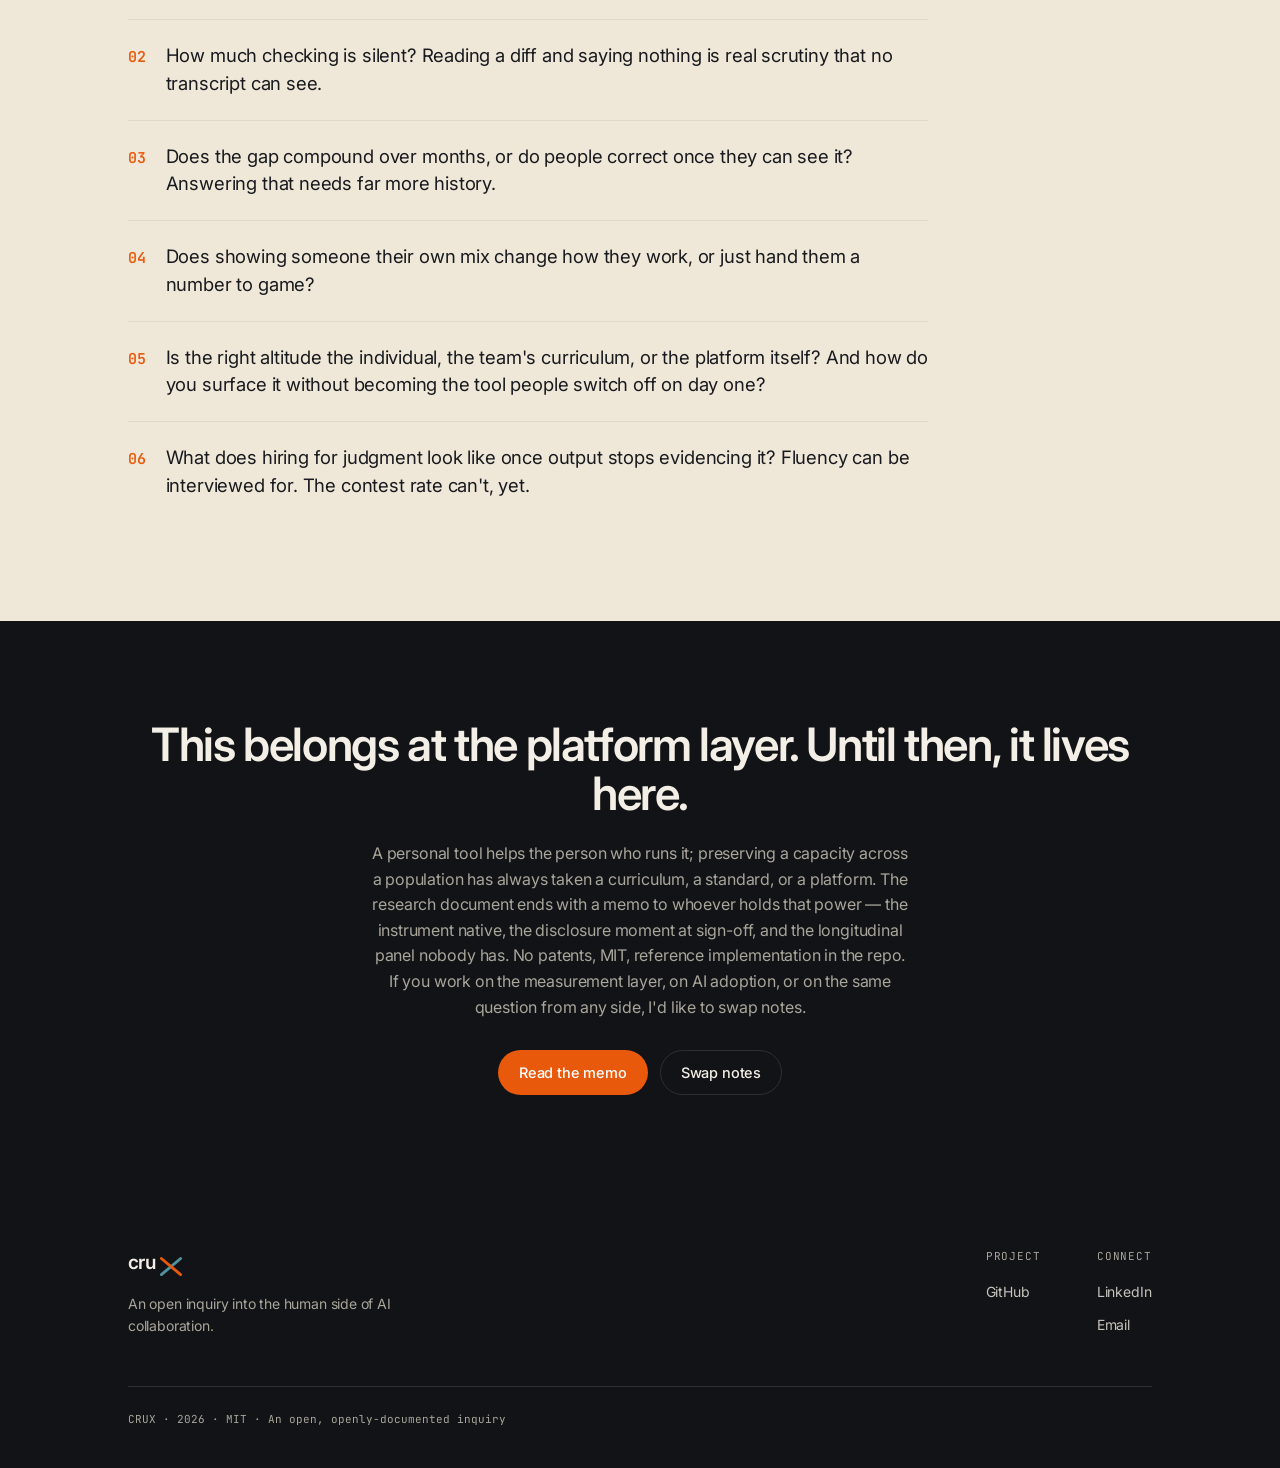
==== commit a6399137: "Research v2: the labor question, the memo to the platform layer, position-first site - RESEARCH.md +" ====
--- a/docs/index.html
+++ b/docs/index.html
@@ -4,13 +4,13 @@
   <meta charset="UTF-8" />
   <meta name="viewport" content="width=device-width, initial-scale=1.0" />
   <title>Crux — measure the human, not just the model.</title>
-  <meta name="description" content="An open inquiry into the human side of AI collaboration. $200M+ has gone into measuring the model; almost nothing into measuring whether the human is still thinking. The gap, the evidence, and the finding: on the record, visible pushback shows up about one time in four." />
+  <meta name="description" content="A research position and a working instrument for the human side of AI collaboration. $200M+ measures the model; nothing measures whether the human is still thinking. The quiet threat to work is not displacement — it is keeping the job and losing the capability. On the record, visible pushback shows up about one time in four." />
   <link rel="icon" type="image/svg+xml" href="favicon.svg" />
 
   <meta property="og:type" content="website" />
   <meta property="og:url" content="https://elliotjlt.github.io/crux/" />
   <meta property="og:title" content="Crux — measure the human, not just the model." />
-  <meta property="og:description" content="An open inquiry into the human side of AI collaboration. The gap, the evidence, and the finding: across real sessions, visible pushback shows up about one time in four." />
+  <meta property="og:description" content="The quiet threat to work is not displacement — it is keeping the job and losing the capability. A research position and a working instrument for the half of AI collaboration nobody measures." />
   <meta name="twitter:card" content="summary_large_image" />
   <meta name="twitter:title" content="Crux — measure the human, not just the model." />
   <meta name="twitter:description" content="An open inquiry into the human side of AI collaboration." />
@@ -34,14 +34,15 @@
   <main id="top">
     <!-- HERO -->
     <section class="hero">
-      <span class="kicker reveal">An open inquiry &middot; 2026</span>
+      <span class="kicker reveal">A research position &middot; a working instrument &middot; 2026</span>
       <div class="hero-grid">
         <h1 class="reveal">Measure the human, not just the model.</h1>
         <div class="hero-aside reveal">
           <p class="hero-sub">
-            As AI does more of the work, what happens to the judgment of the person directing it, and can
-            you even see it changing? An open inquiry into the gap, the evidence, and what I found when I
-            measured my own.
+            The quiet threat to work is not displacement. It is keeping the job and losing the capability,
+            invisibly, because every proxy for capability measures output — and output is now the part the
+            AI supplies. I built the instrument, ran it on myself for four months, and wrote up what it
+            implies for the people hiring, managing, and shipping through this transition.
           </p>
           <div class="hero-cta">
             <a class="btn btn-primary" href="research.html">Read the research document</a>
@@ -102,6 +103,30 @@
       </div>
     </section>
 
+    <!-- OWNERSHIP ACCOUNT (dark band) -->
+    <section class="band band-dark">
+      <div class="band-inner" id="ownership">
+        <p class="eyebrow reveal">The ownership account</p>
+        <h2 class="reveal">People keep the job and lose the capability. That is the quiet threat to work.</h2>
+        <p class="lead reveal">
+          Through mid-2026 the practitioner accounts converged: engineers finishing AI-heavy projects faster
+          and knowing them less, unable to defend the decisions when someone asks <em>why was this done?</em>
+          The decisions existed — they just left no trace anyone can retrieve at the moment of challenge.
+        </p>
+        <div class="quote-grid">
+          <figure class="qcard reveal"><blockquote>&ldquo;The craftsmen are tired. Very tired. The entire burden of review falls on the craftsman.&rdquo;</blockquote><figcaption>Deedy Das<span>Menlo Ventures</span></figcaption></figure>
+          <figure class="qcard reveal"><blockquote>&ldquo;It becomes very mechanical and takes away what a lot of devs love about their job.&rdquo;</blockquote><figcaption>Engineering manager<span>r/technology · 8,000-upvote thread</span></figcaption></figure>
+          <figure class="qcard reveal"><blockquote>&ldquo;I am no developer anymore. I am the Product Owner with the technical skill they wish they had… plus QA engineer.&rdquo;</blockquote><figcaption>Working engineer<span>same thread</span></figcaption></figure>
+        </div>
+        <p class="lead reveal">
+          Every one of these reports is a missing-record problem, and it reframes what the digest is: not
+          just a mirror for judgment drift, but a <strong>record of title</strong> — the part of the work
+          that is still yours, written down while it was warm, there when someone asks why.
+          <a href="research.html#ownership">The full account is in the research document.</a>
+        </p>
+      </div>
+    </section>
+
     <!-- I RAN IT ON MYSELF -->
     <section id="finding" class="section narrow">
       <p class="eyebrow reveal">I ran it on myself</p>
@@ -147,8 +172,8 @@
     <!-- APPROACH (blue band) -->
     <section class="band band-blue">
       <div class="band-inner" id="approach">
-        <p class="eyebrow reveal">A potential approach</p>
-        <h2 class="reveal">What a fix could look like: quiet, local, pointed at you.</h2>
+        <p class="eyebrow reveal">The instrument &middot; shipped</p>
+        <h2 class="reveal">Quiet, local, pointed at you. It exists, and it runs today.</h2>
         <p class="lead reveal">Not a dashboard that nags, and not a score. A thin instrument that records the decisions behind your work and shows you the drift, the way a training log shows a runner their pace.</p>
         <div class="steps">
           <div class="step reveal"><span class="step-n">01</span><h3>Capture, locally</h3><p>A hook reads each session on your machine when it ends. Nothing identifiable leaves your device.</p></div>
@@ -175,17 +200,18 @@
         <li class="reveal"><span class="oq-n">03</span><p>Does the gap compound over months, or do people correct once they can see it? Answering that needs far more history.</p></li>
         <li class="reveal"><span class="oq-n">04</span><p>Does showing someone their own mix change how they work, or just hand them a number to game?</p></li>
         <li class="reveal"><span class="oq-n">05</span><p>Is the right altitude the individual, the team's curriculum, or the platform itself? And how do you surface it without becoming the tool people switch off on day one?</p></li>
+        <li class="reveal"><span class="oq-n">06</span><p>What does hiring for judgment look like once output stops evidencing it? Fluency can be interviewed for. The contest rate can't, yet.</p></li>
       </ol>
     </section>
 
     <!-- CTA (dark band) -->
     <section class="band band-dark">
       <div class="band-inner cta" id="contact">
-        <h2 class="reveal">Interested in building in this space?</h2>
-        <p class="cta-sub reveal">Researchers, people working on AI adoption, builders poking at the same problem. If this is your question too, I'd like to swap notes. The full research document, the argument, and the open questions are public.</p>
+        <h2 class="reveal">This belongs at the platform layer. Until then, it lives here.</h2>
+        <p class="cta-sub reveal">A personal tool helps the person who runs it; preserving a capacity across a population has always taken a curriculum, a standard, or a platform. The research document ends with a memo to whoever holds that power — the instrument native, the disclosure moment at sign-off, and the longitudinal panel nobody has. No patents, MIT, reference implementation in the repo. If you work on the measurement layer, on AI adoption, or on the same question from any side, I'd like to swap notes.</p>
         <div class="hero-cta reveal">
-          <a class="btn btn-primary" href="https://www.linkedin.com/in/hireelliot/">Let's swap notes</a>
-          <a class="btn btn-ghost" href="research.html">Read the document</a>
+          <a class="btn btn-primary" href="research.html#memo">Read the memo</a>
+          <a class="btn btn-ghost" href="https://www.linkedin.com/in/hireelliot/">Swap notes</a>
         </div>
       </div>
     </section>
--- a/docs/style.css
+++ b/docs/style.css
@@ -180,9 +180,19 @@
 .doc-sub { font-size: clamp(17px,2vw,21px); color: var(--muted); font-weight: 500; letter-spacing: -0.012em; margin: 0 0 22px; }
 .doc-meta { display: flex; flex-wrap: wrap; gap: 7px 16px; font-family: var(--mono); font-size: 12px; color: var(--faint); }
 .doc-meta span { white-space: nowrap; }
-.doc-abstract { margin: 30px 0 0; padding: 22px 26px; background: var(--card); border: 1px solid var(--border); border-left: 3px solid var(--orange); border-radius: 0 14px 14px 0; }
-.doc-abstract p { margin: 0; color: var(--ink); font-size: 15.5px; line-height: 1.62; }
-.doc-abstract strong { font-weight: 600; }
+.doc-abstract { margin: 28px 0 0; padding: 0; background: none; border: none; }
+.doc-abstract p { margin: 0; color: var(--muted); font-size: clamp(17px,1.8vw,19px); line-height: 1.6; font-style: italic; }
+.doc-abstract strong { font-weight: 600; color: var(--ink); font-style: normal; }
+
+/* inline citations + references */
+.cite { color: var(--faint); }
+.doc-refs { margin-top: 16px; }
+.doc-refs .refs-intro { font-style: italic; color: var(--faint); font-size: 14px; margin: 0 0 22px; }
+.doc-refs h3 { font-family: var(--mono); font-size: 12px; letter-spacing: .06em; text-transform: uppercase; color: var(--faint); font-weight: 600; margin: 26px 0 12px; }
+.doc-refs ul { list-style: none; padding: 0; margin: 0 0 6px; }
+.doc-refs li { font-size: 13.5px; line-height: 1.5; color: var(--muted); padding-left: 20px; text-indent: -20px; margin-bottom: 9px; }
+.doc-refs li em { font-style: italic; }
+.doc-refs li .flag { color: var(--faint); }
 
 .doc-sec { margin: 0 0 50px; scroll-margin-top: 88px; }
 .doc-sec .secnum { font-family: var(--mono); font-size: 13px; font-weight: 600; color: var(--orange); }
@@ -223,3 +233,22 @@
   .doc-toc { display: none; }
 }
 @media (max-width: 520px) { .gap-figure { flex-direction: column; } .gf-div { width: auto; height: 1px; } }
+
+/* JUDGMENT LEDGER — results pictograph (100 sessions, four moves) */
+.ledger { margin: 32px 0 30px; max-width: 540px; }
+.ledger-grid { display: grid; grid-template-columns: repeat(10, 1fr); gap: 9px; max-width: 320px; margin: 0 0 20px; }
+.ledger-grid .ld { aspect-ratio: 1; border-radius: 50%; background: var(--border); }
+.ld.d1 { background: var(--orange); }
+.ld.d2 { background: var(--teal); }
+.ld.d3 { background: #c4beb0; }
+.ld.d4 { background: transparent; box-shadow: inset 0 0 0 1.6px #b6b0a1; }
+.ld.d5 { background: #ded6c5; }
+.ledger-key { display: grid; gap: 7px; margin: 0 0 14px; }
+.lk { display: flex; align-items: center; gap: 10px; font-size: 13.5px; color: var(--muted); }
+.lk em { font-style: italic; color: var(--ink); }
+.lk .d { width: 11px; height: 11px; border-radius: 50%; flex: none; }
+.lk .d.d1 { background: var(--orange); }
+.lk .d.d2 { background: var(--teal); }
+.lk .d.d3 { background: #c4beb0; }
+.lk .d.d4 { background: transparent; box-shadow: inset 0 0 0 1.6px #b6b0a1; }
+.ledger-cap { font-size: 12.5px; color: var(--faint); line-height: 1.55; max-width: 46ch; }
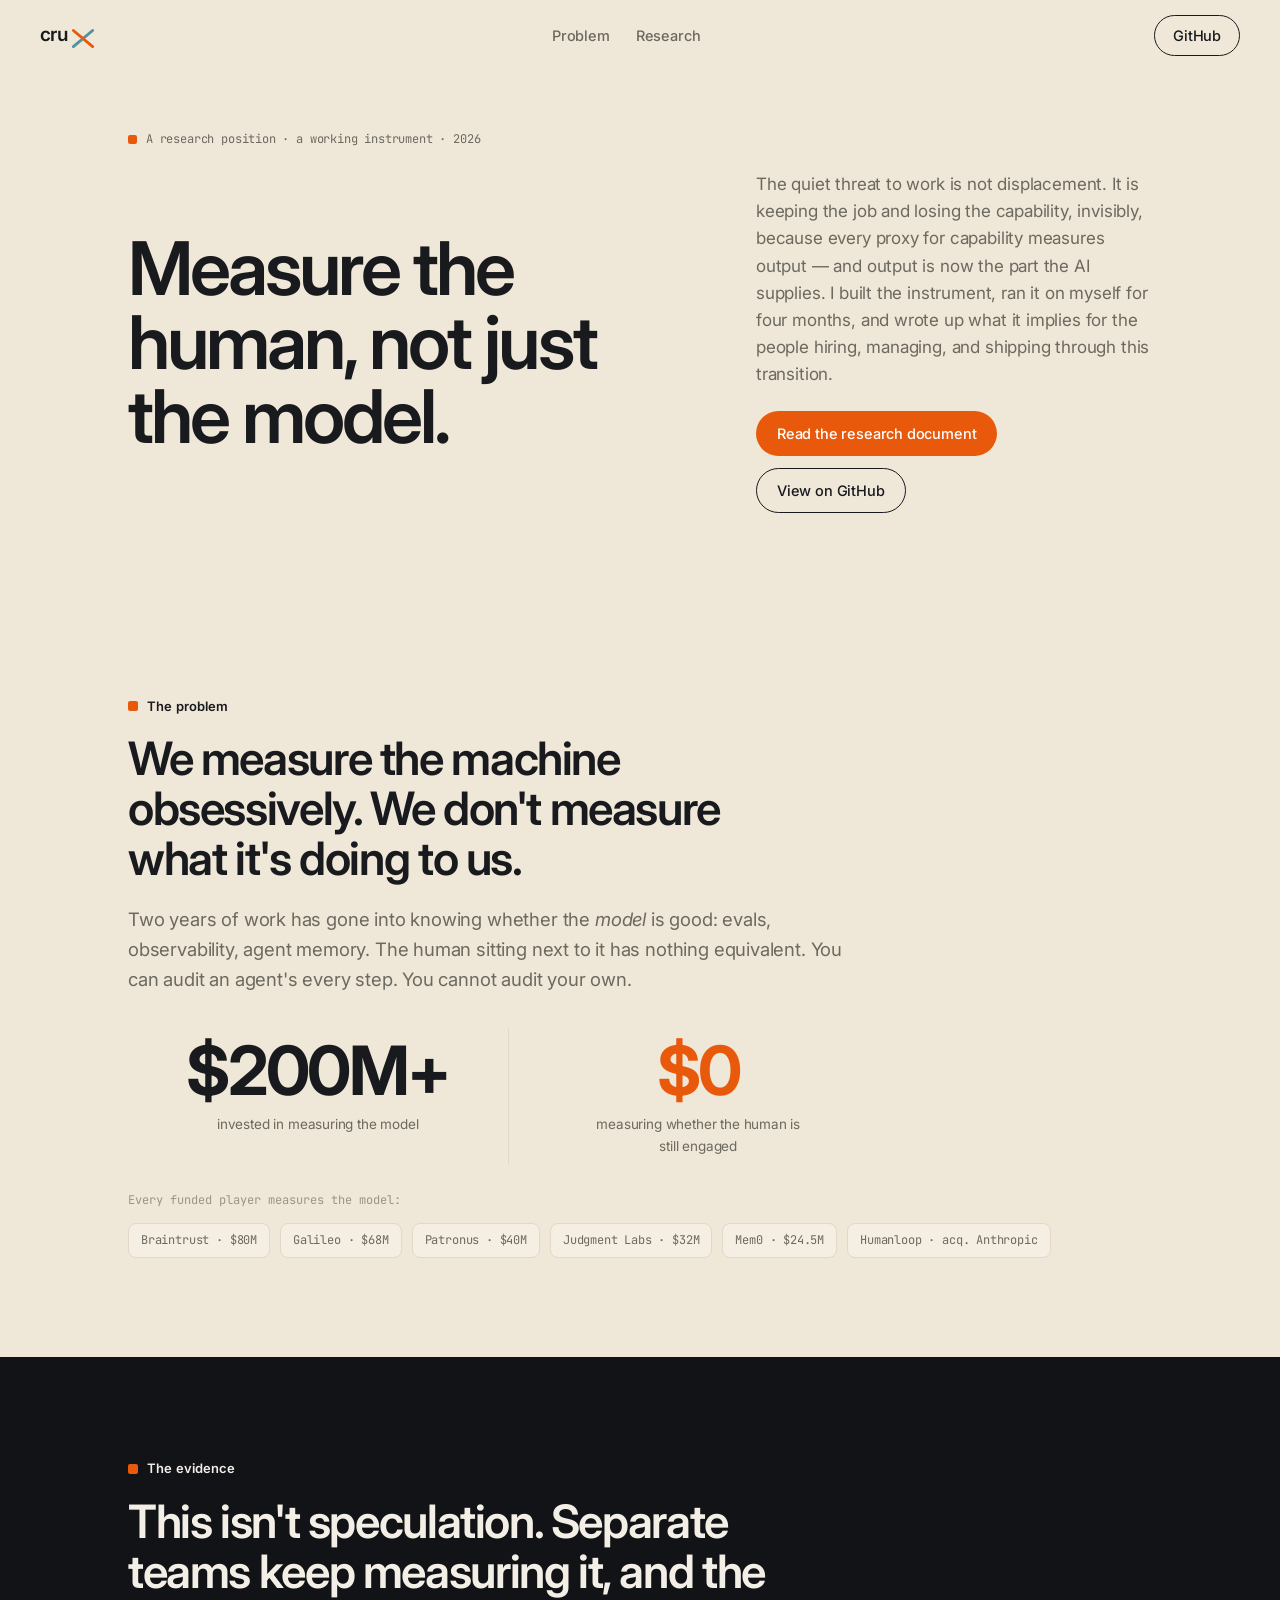
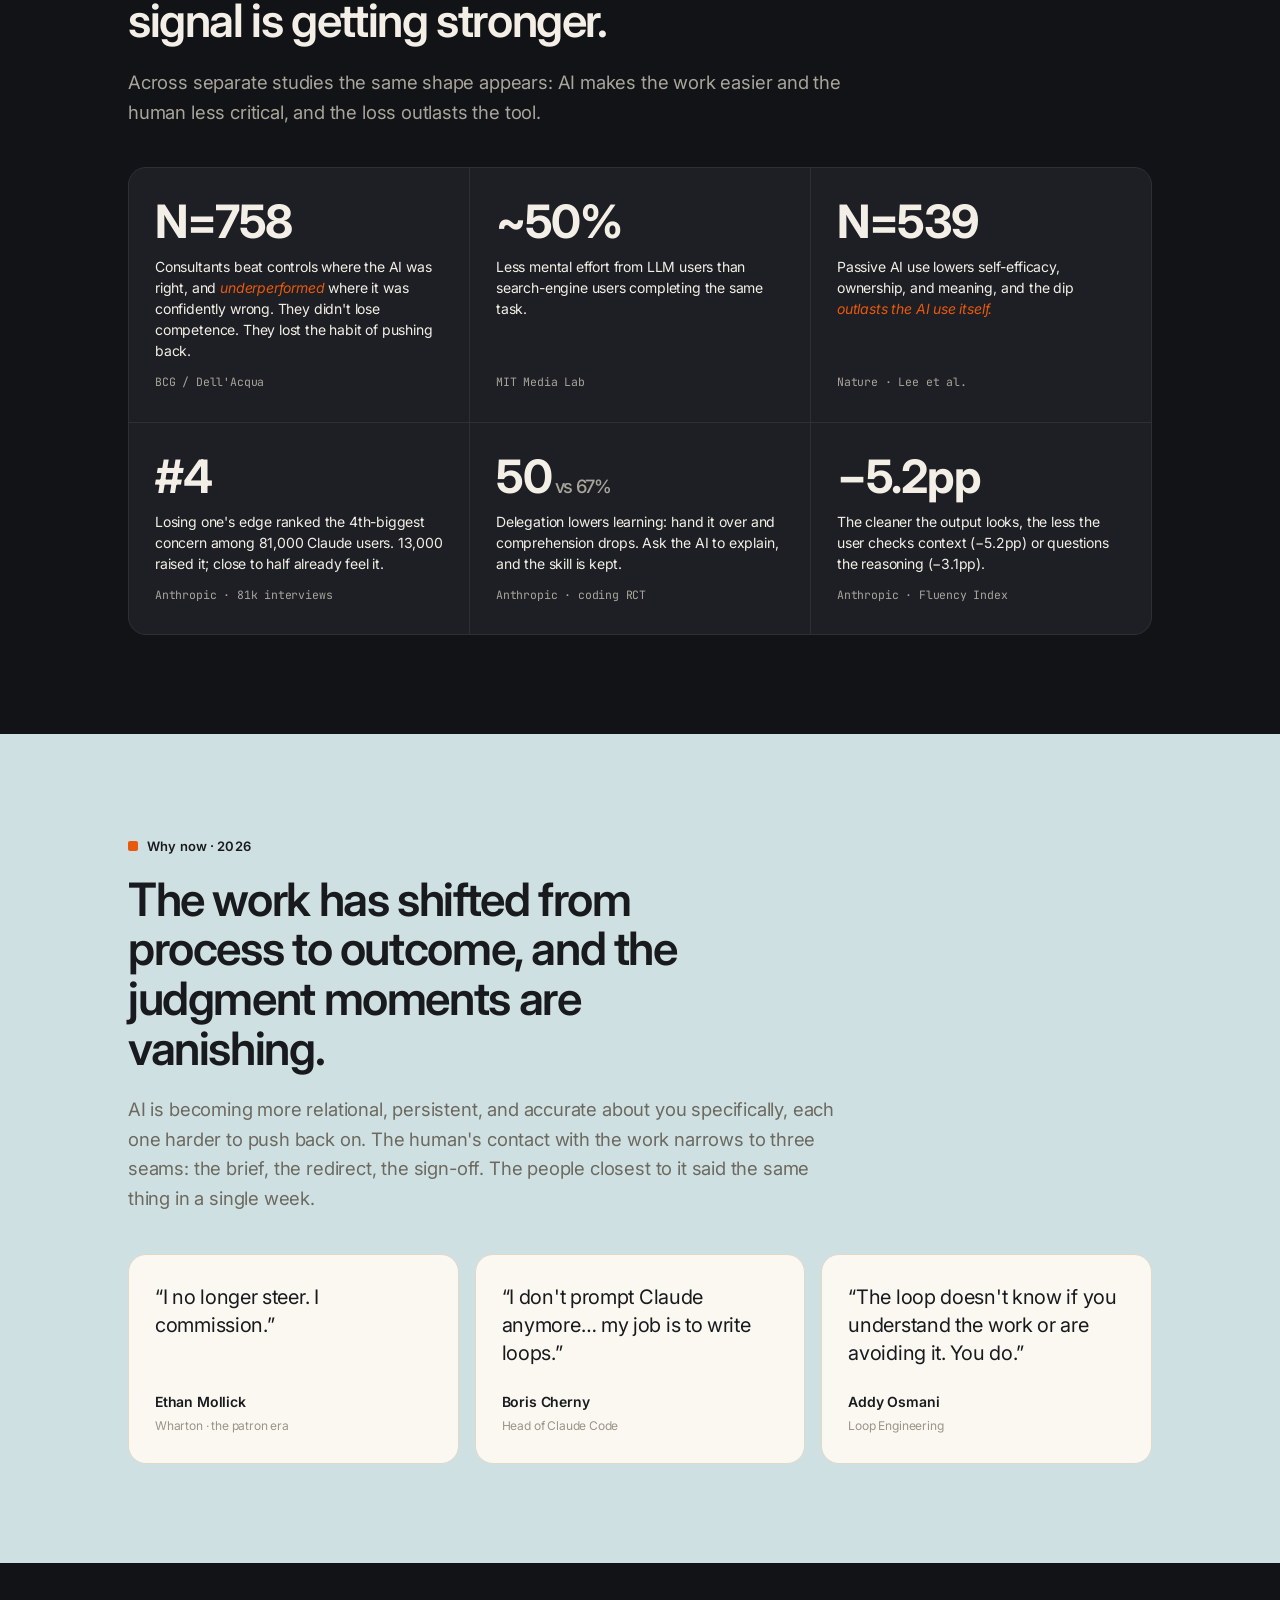
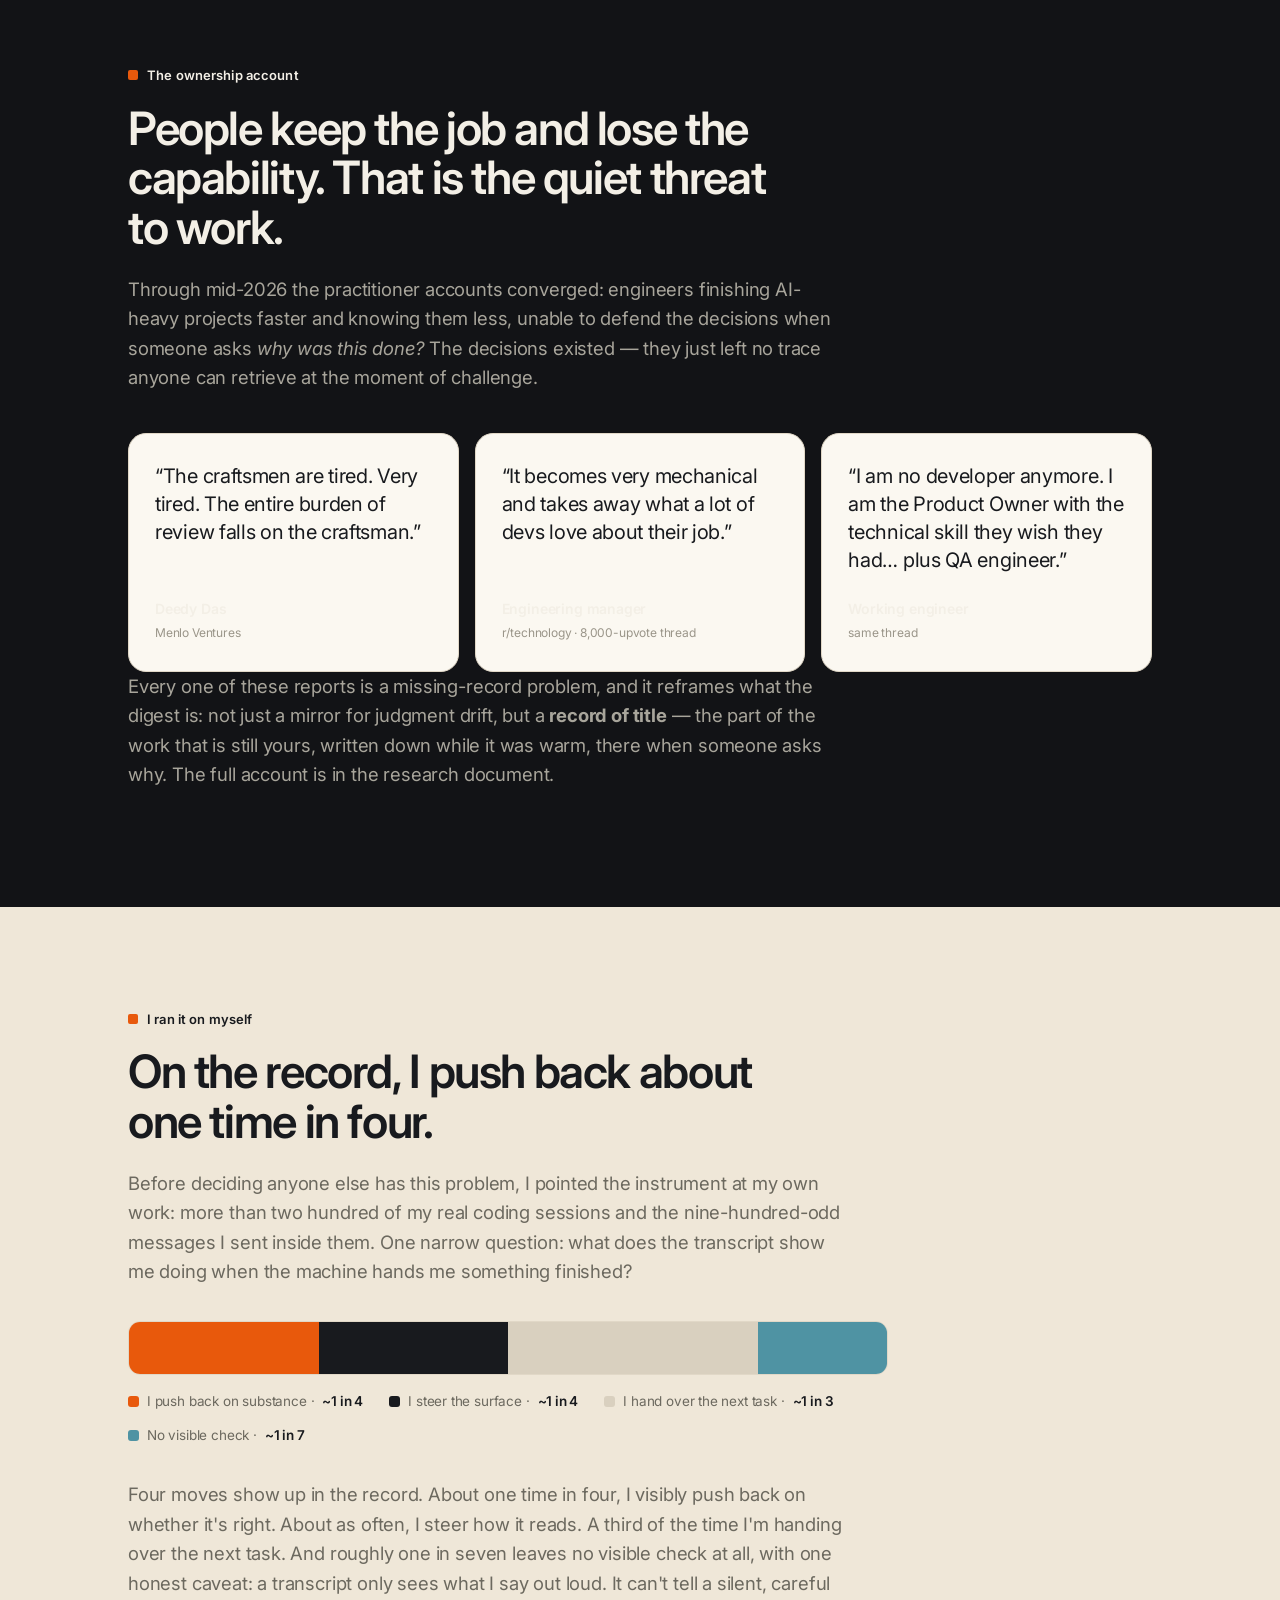
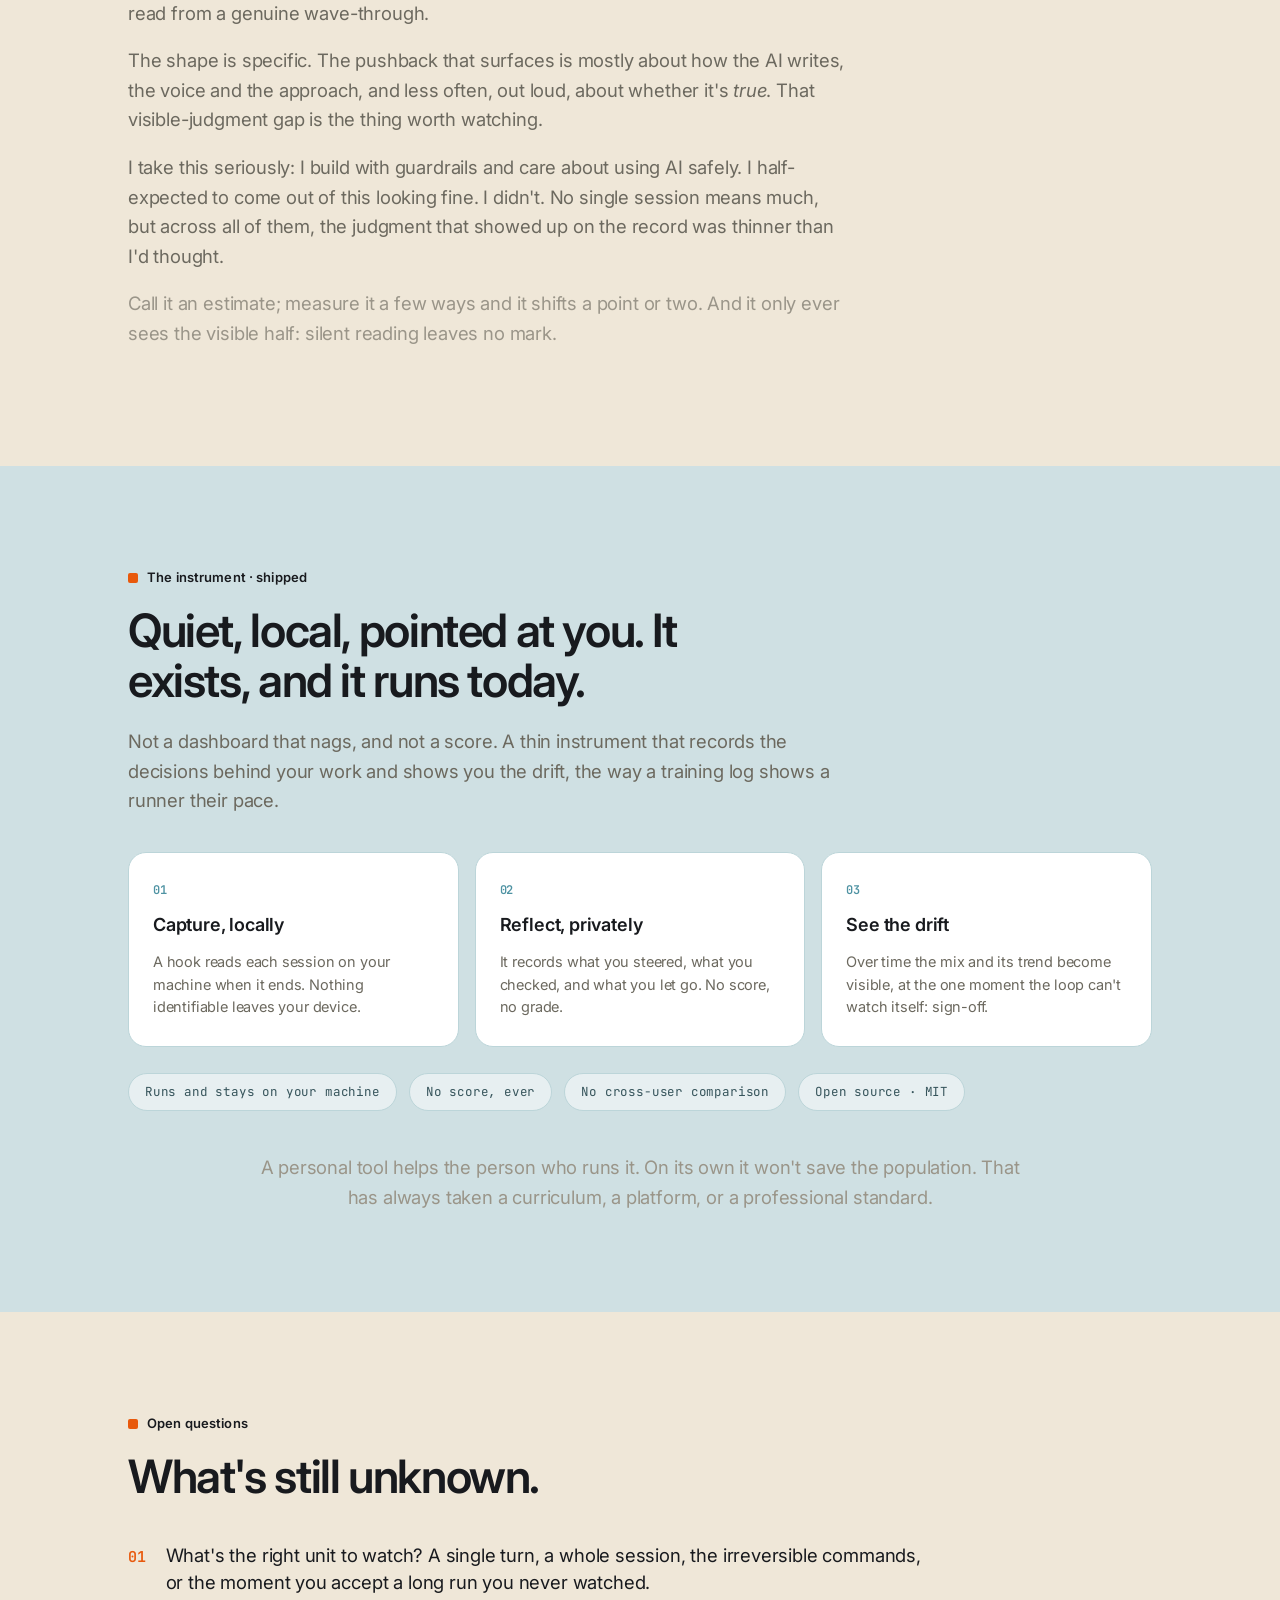
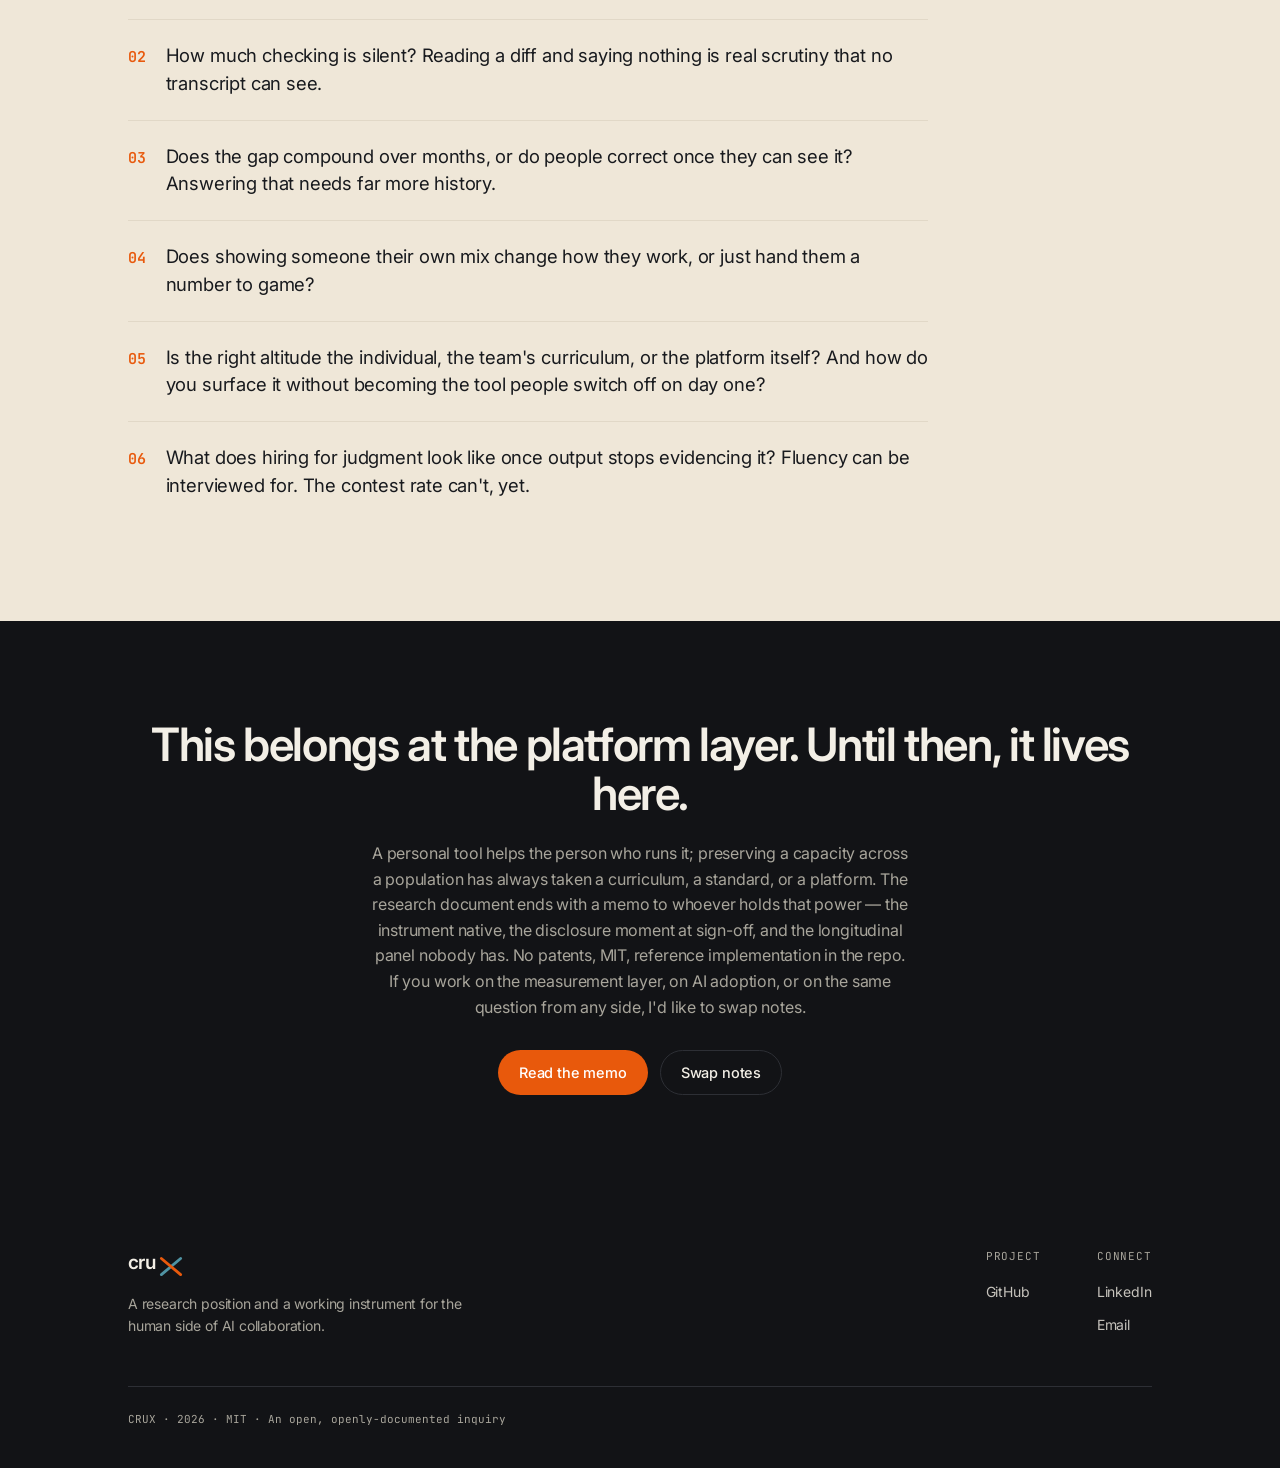
==== commit f3c8450b: "Presentation: og-card, vocabulary strip, memo treatment - docs/og-card.png (1200x630) wired into og:" ====
--- a/docs/index.html
+++ b/docs/index.html
@@ -11,9 +11,13 @@
   <meta property="og:url" content="https://elliotjlt.github.io/crux/" />
   <meta property="og:title" content="Crux — measure the human, not just the model." />
   <meta property="og:description" content="The quiet threat to work is not displacement — it is keeping the job and losing the capability. A research position and a working instrument for the half of AI collaboration nobody measures." />
+  <meta property="og:image" content="https://elliotjlt.github.io/crux/og-card.png" />
+  <meta property="og:image:width" content="1200" />
+  <meta property="og:image:height" content="630" />
   <meta name="twitter:card" content="summary_large_image" />
+  <meta name="twitter:image" content="https://elliotjlt.github.io/crux/og-card.png" />
   <meta name="twitter:title" content="Crux — measure the human, not just the model." />
-  <meta name="twitter:description" content="An open inquiry into the human side of AI collaboration." />
+  <meta name="twitter:description" content="The quiet threat to work is not displacement — it is keeping the job and losing the capability. A research position and a working instrument." />
 
   <script>document.documentElement.classList.add('js');</script>
   <link rel="preconnect" href="https://fonts.googleapis.com" />
@@ -221,7 +225,7 @@
     <div class="footer-inner">
       <div class="foot-brand">
         <a class="brand" href="#top">cru<svg class="cx" viewBox="0 0 28 28" aria-hidden="true"><path class="x-up" d="M5 22 L23 7"/><path class="x-down" d="M5 7 L23 22"/></svg></a>
-        <p>An open inquiry into the human side of AI collaboration.</p>
+        <p>A research position and a working instrument for the human side of AI collaboration.</p>
       </div>
       <div class="foot-cols">
         <div class="foot-col">
--- a/docs/style.css
+++ b/docs/style.css
@@ -252,3 +252,17 @@
 .lk .d.d3 { background: #c4beb0; }
 .lk .d.d4 { background: transparent; box-shadow: inset 0 0 0 1.6px #b6b0a1; }
 .ledger-cap { font-size: 12.5px; color: var(--faint); line-height: 1.55; max-width: 46ch; }
+
+/* VOCABULARY STRIP (research) */
+.vocab { margin: 30px 0 4px; padding: 20px 22px 18px; background: var(--card); border: 1px solid var(--border); border-radius: 10px; }
+.vocab-h { display: block; font-family: var(--mono); font-size: 11.5px; text-transform: uppercase; letter-spacing: .08em; color: var(--faint); margin-bottom: 14px; }
+.vocab dl { margin: 0; display: grid; grid-template-columns: 1fr 1fr; gap: 12px 30px; }
+.vocab dt { font-weight: 600; font-size: 14.5px; letter-spacing: -0.01em; }
+.vocab dt a { border-bottom: 1px solid var(--blue-deep); transition: border-color .18s; }
+.vocab dt a:hover { border-color: var(--orange); }
+.vocab dd { margin: 2px 0 0; color: var(--muted); font-size: 13.5px; line-height: 1.55; }
+@media (max-width: 640px) { .vocab dl { grid-template-columns: 1fr; } }
+
+/* MEMO HEAD (research) */
+.memo-head { margin: 20px 0 18px; padding: 16px 20px; background: var(--card); border: 1px solid var(--border); border-left: 3px solid var(--orange); border-radius: 6px; font-family: var(--mono); font-size: 13.5px; line-height: 2; color: var(--ink); }
+.memo-head span { color: var(--faint); display: inline-block; min-width: 54px; }
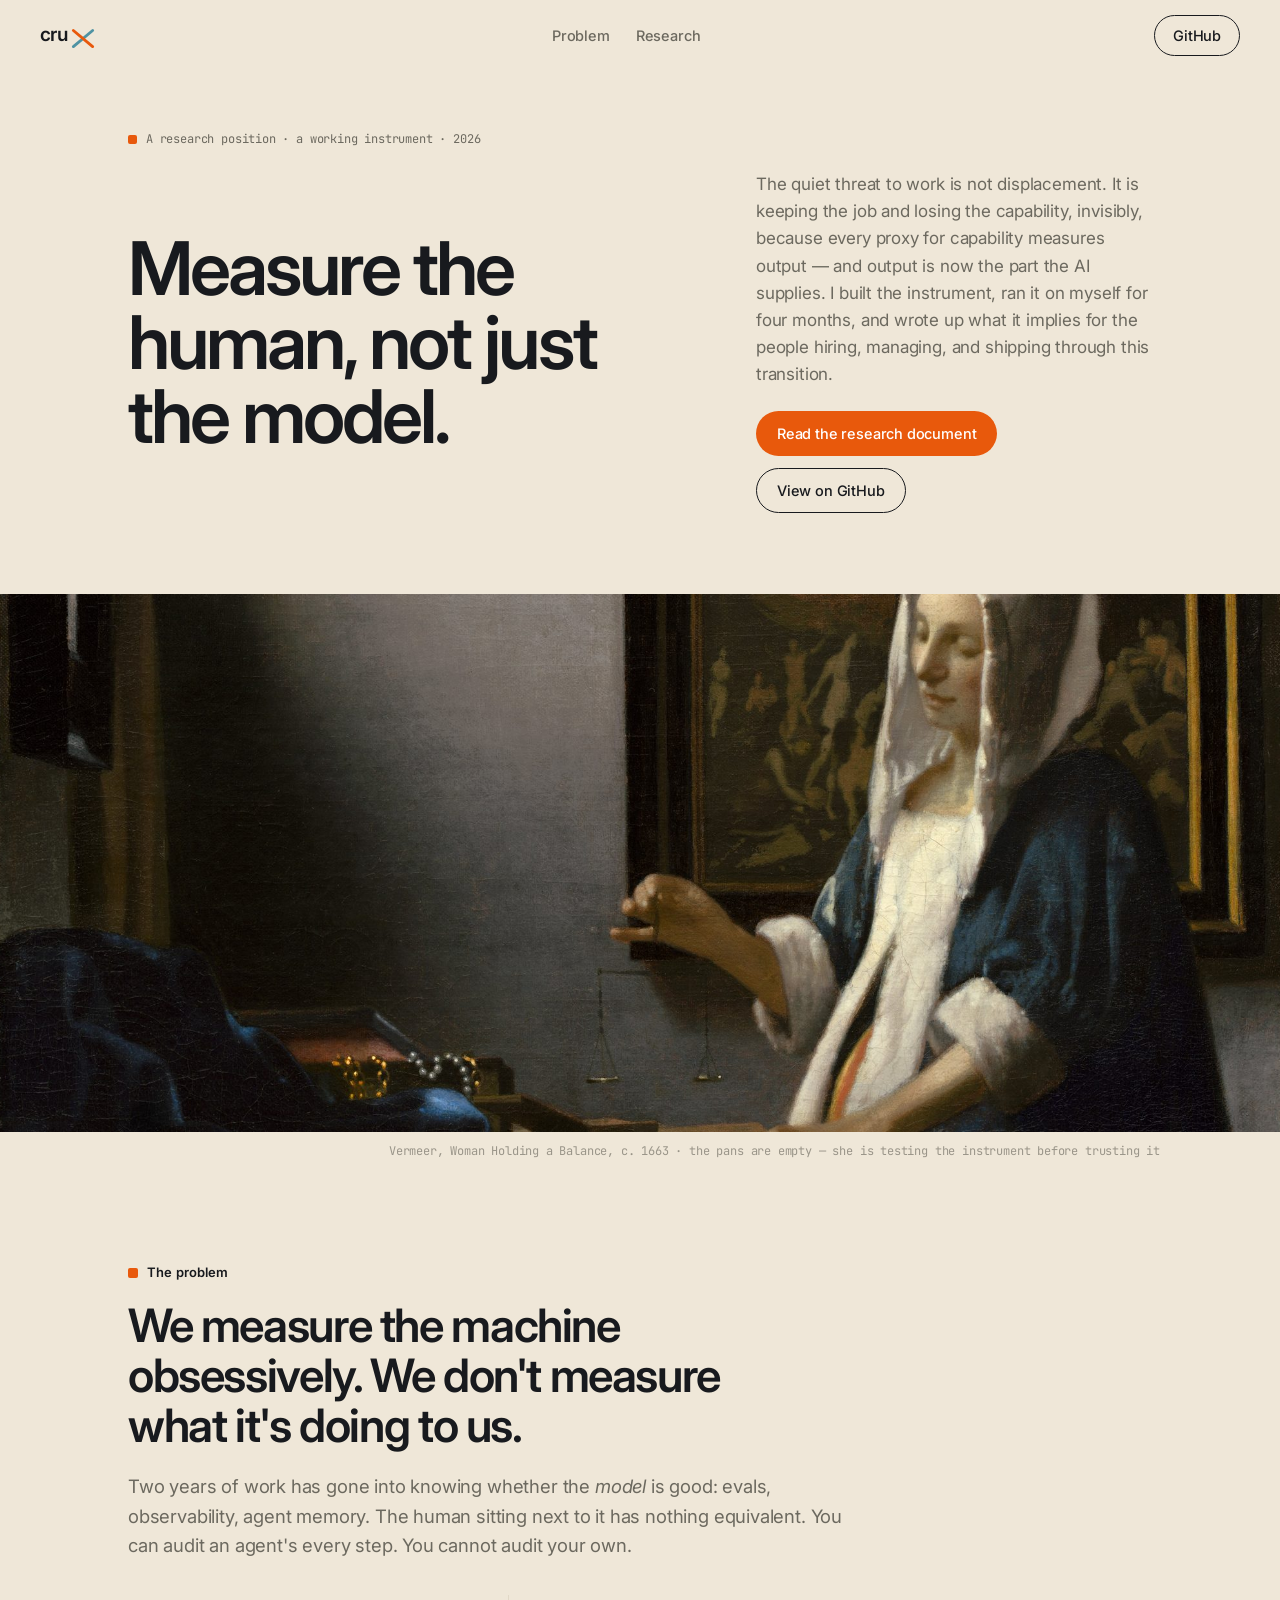
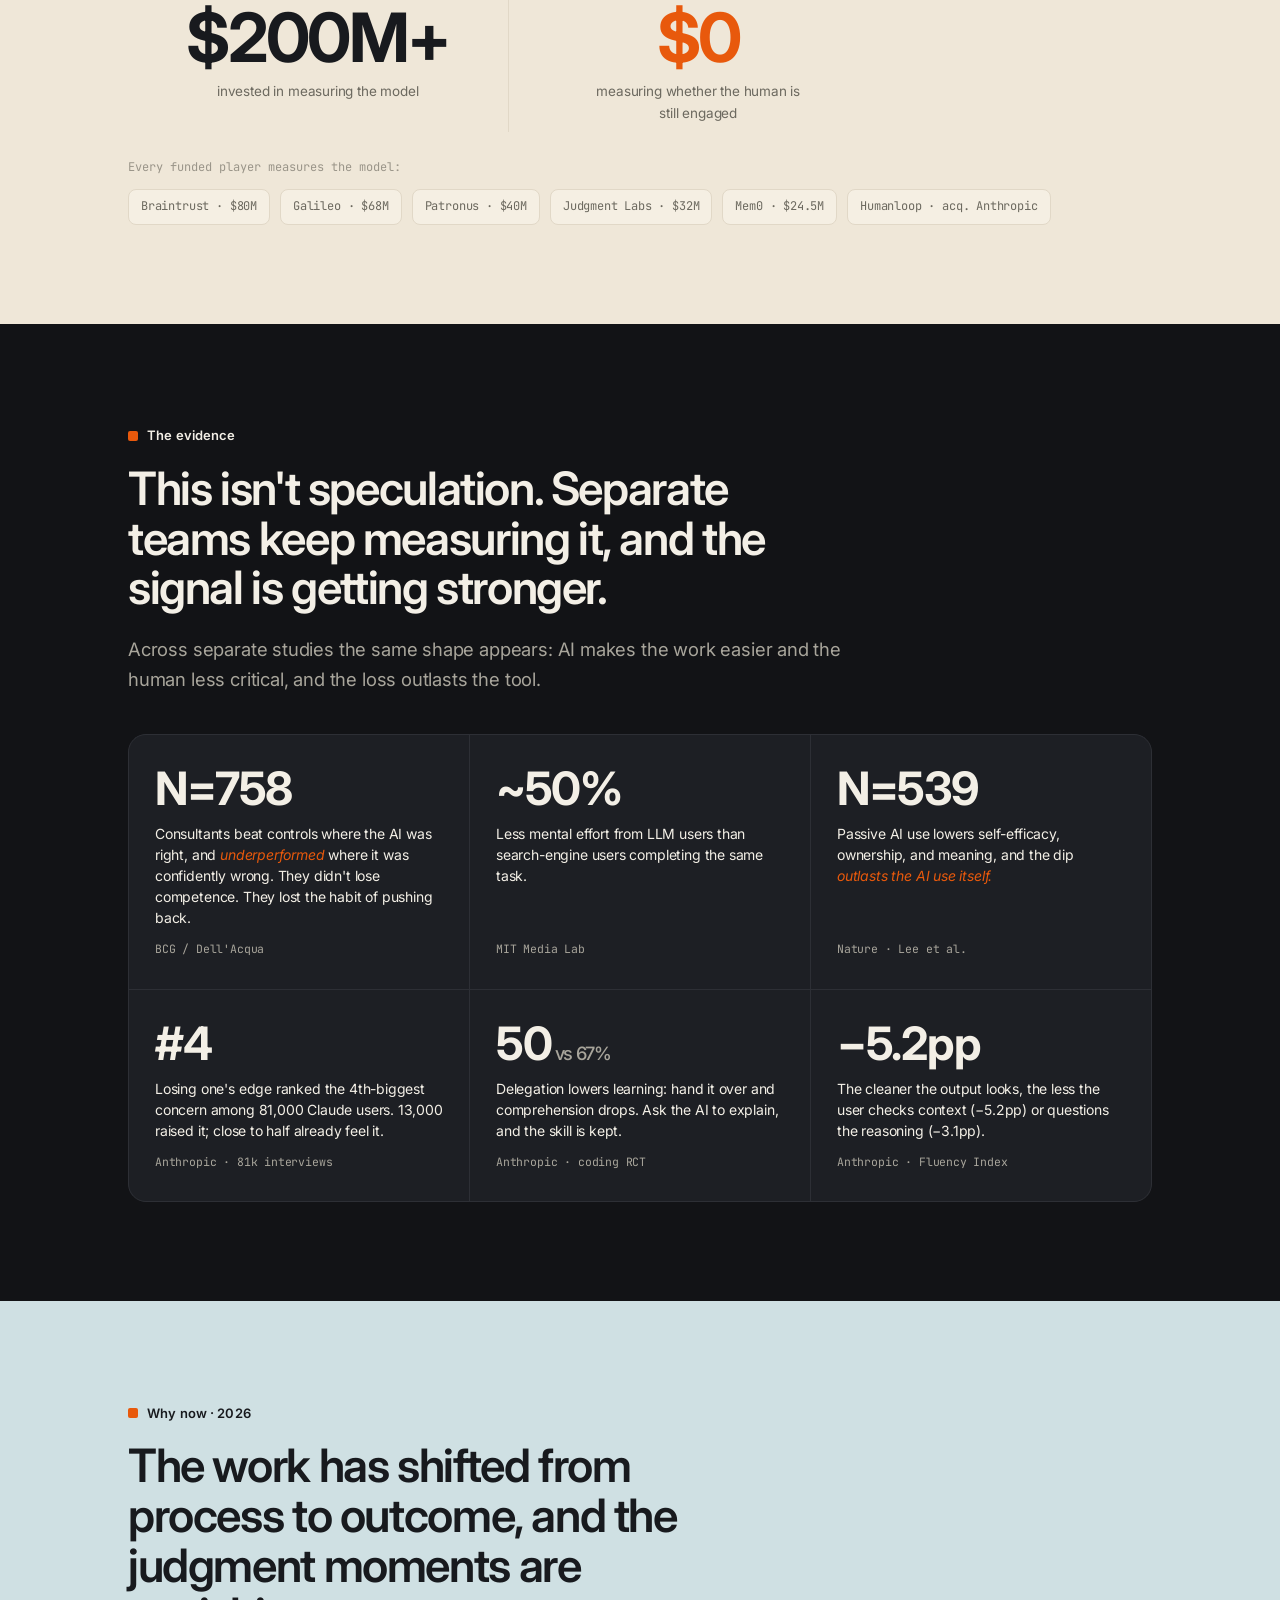
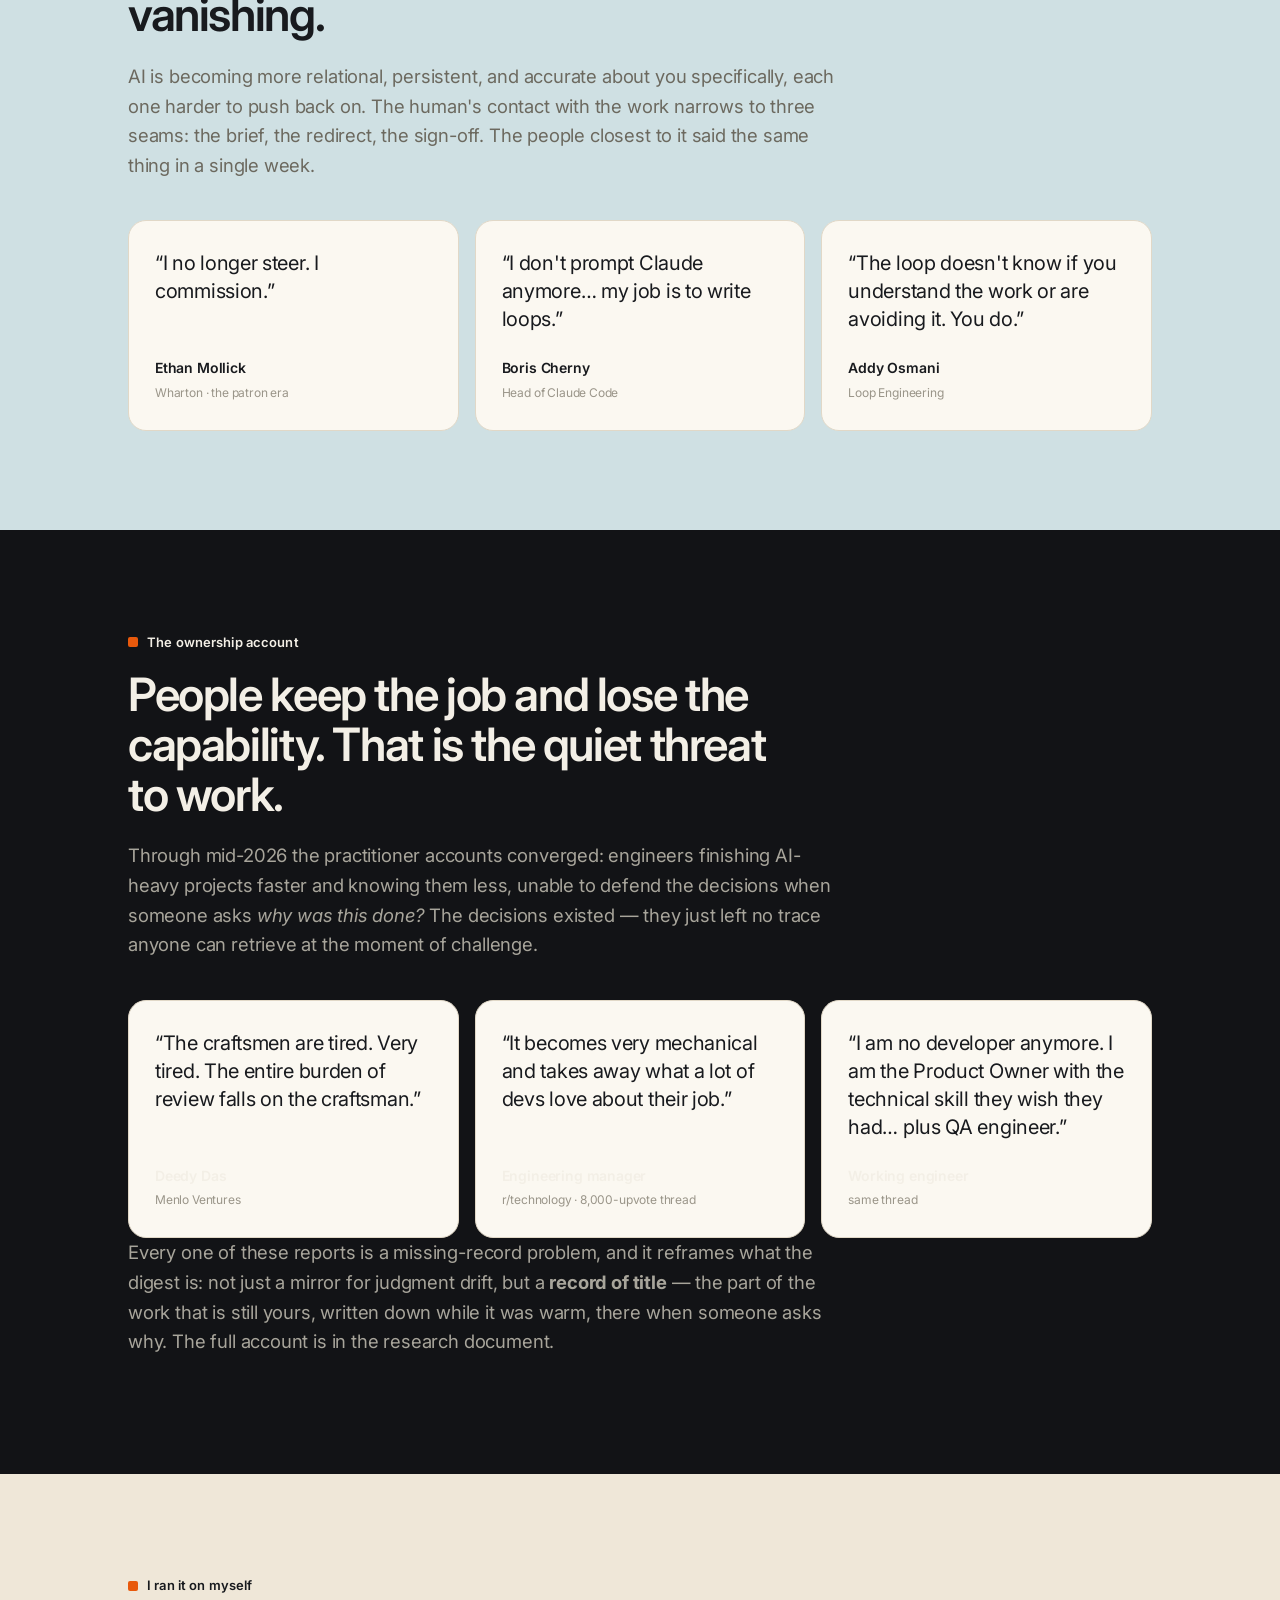
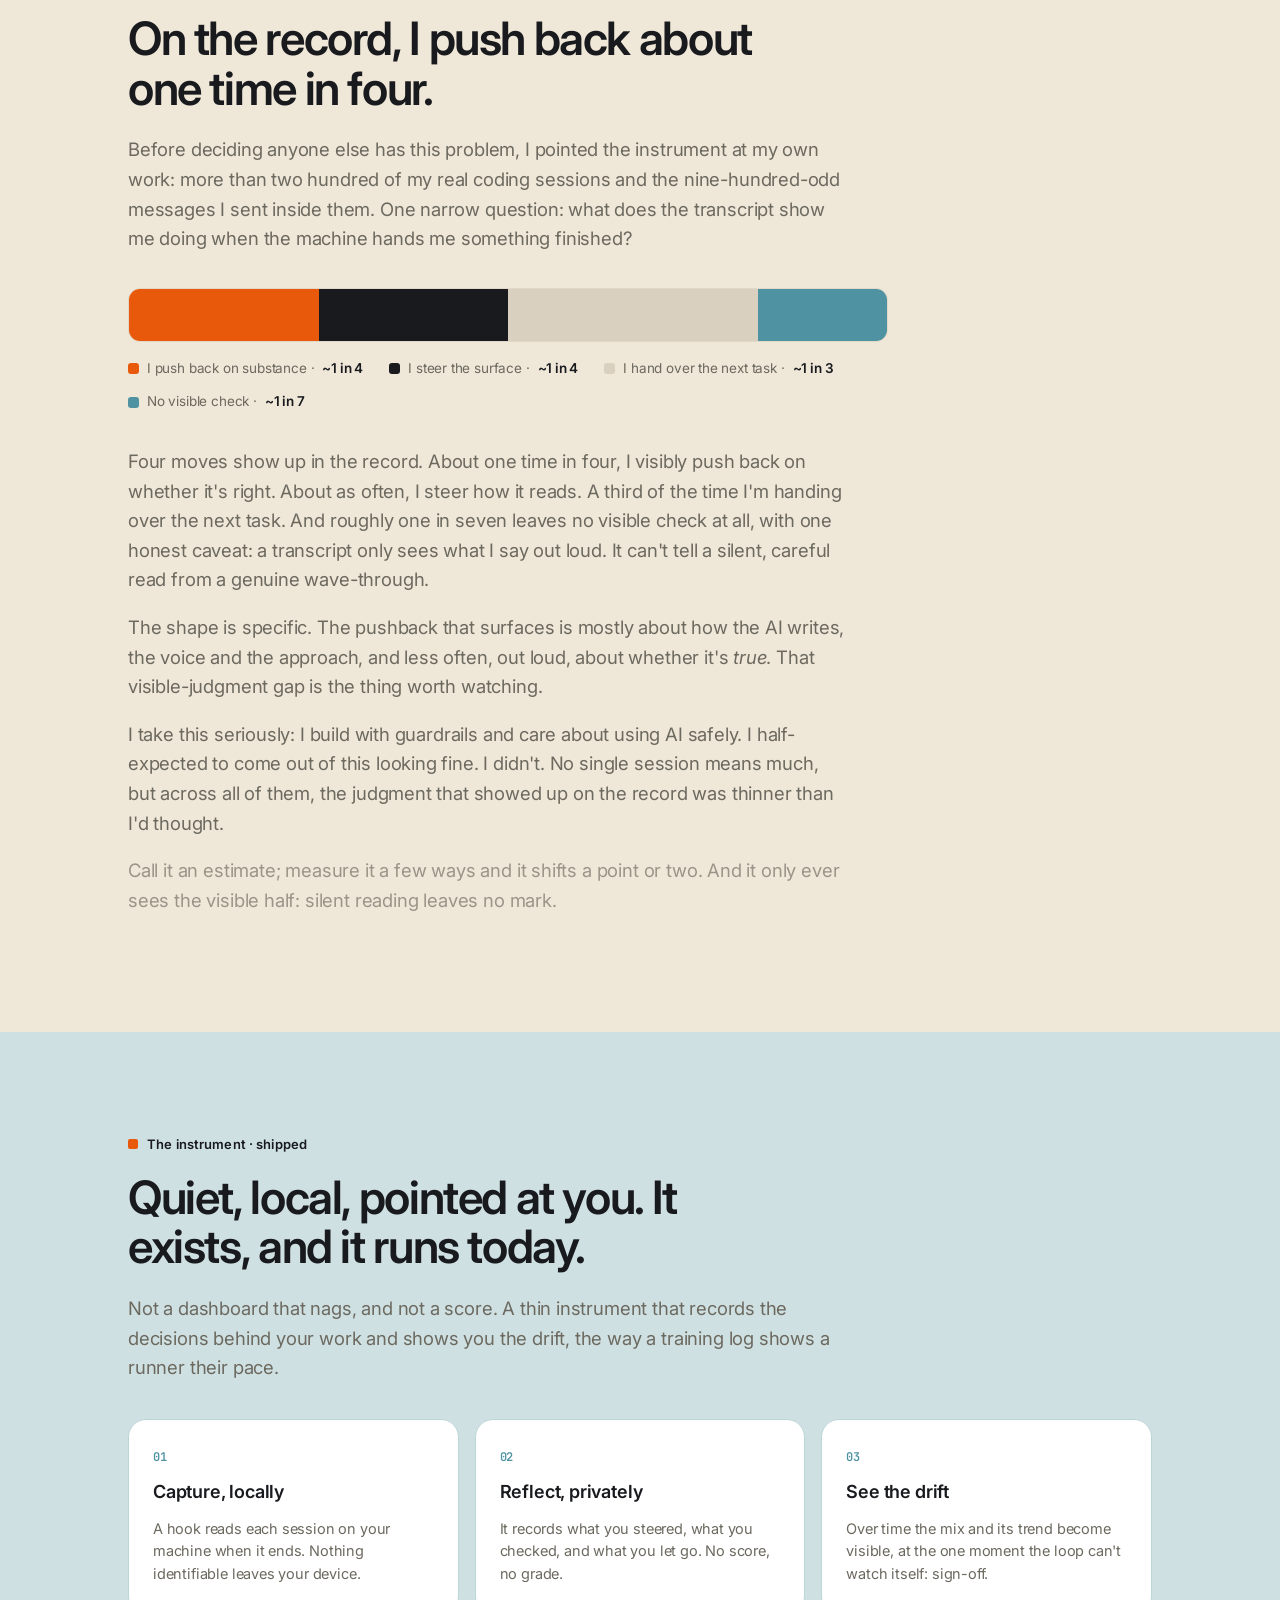
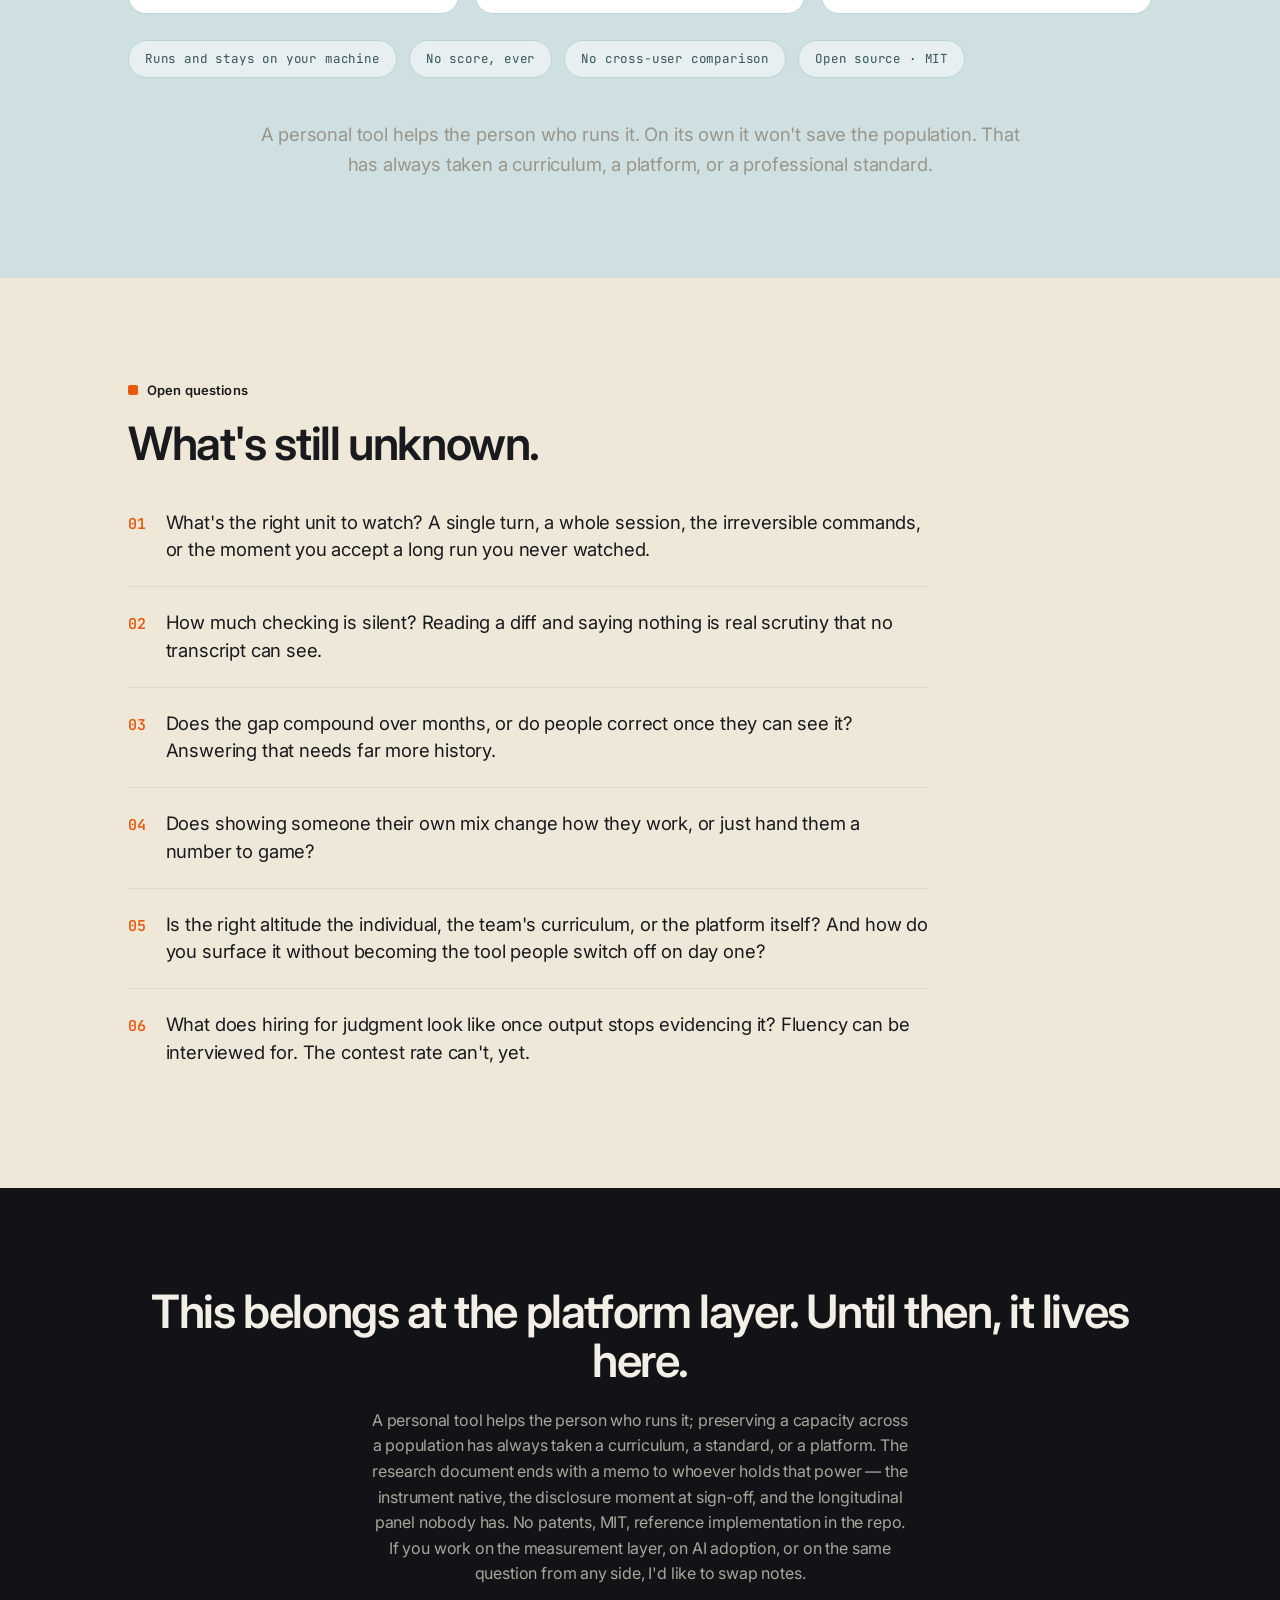
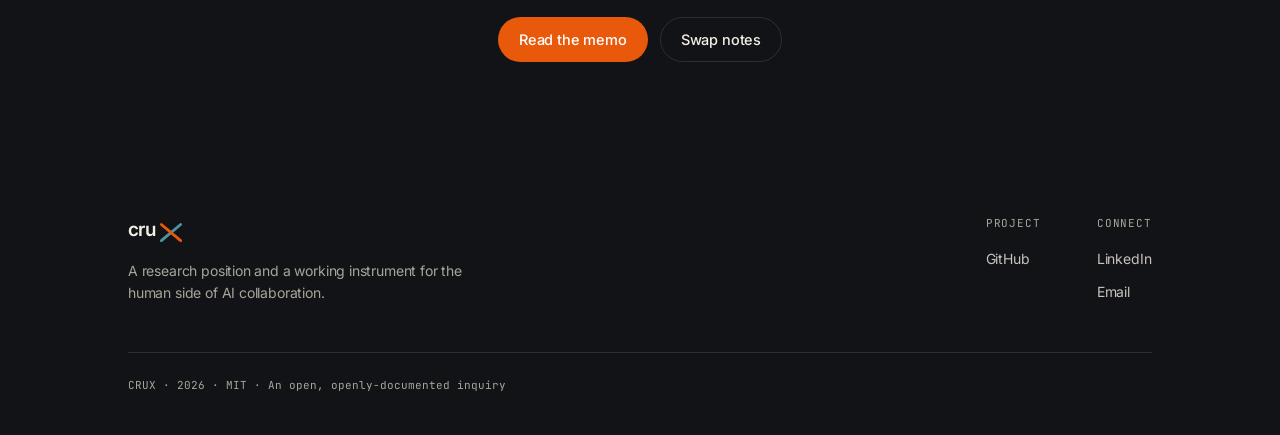
==== commit 95febbed: "Index: Vermeer painting band under the hero Full-bleed crop of Woman Holding a Balance between the h" ====
--- a/docs/index.html
+++ b/docs/index.html
@@ -56,6 +56,12 @@
       </div>
     </section>
 
+    <!-- PAINTING -->
+    <figure class="painting reveal">
+      <img src="hero-painting.jpg" alt="Vermeer's Woman Holding a Balance: a woman pauses at a table, holding a small empty balance up to the window light." loading="eager" />
+      <figcaption>Vermeer, Woman Holding a Balance, c. 1663 &middot; the pans are empty &mdash; she is testing the instrument before trusting it</figcaption>
+    </figure>
+
     <!-- PROBLEM -->
     <section id="problem" class="section">
       <p class="eyebrow reveal">The problem</p>
--- a/docs/style.css
+++ b/docs/style.css
@@ -266,3 +266,8 @@
 /* MEMO HEAD (research) */
 .memo-head { margin: 20px 0 18px; padding: 16px 20px; background: var(--card); border: 1px solid var(--border); border-left: 3px solid var(--orange); border-radius: 6px; font-family: var(--mono); font-size: 13.5px; line-height: 2; color: var(--ink); }
 .memo-head span { color: var(--faint); display: inline-block; min-width: 54px; }
+
+/* PAINTING BAND */
+.painting { margin: 0; }
+.painting img { display: block; width: 100%; height: clamp(280px, 42vw, 540px); object-fit: cover; }
+.painting figcaption { max-width: var(--maxw); margin: 10px auto 0; padding: 0 clamp(18px,4vw,40px); text-align: right; font-family: var(--mono); font-size: 12px; color: var(--faint); }
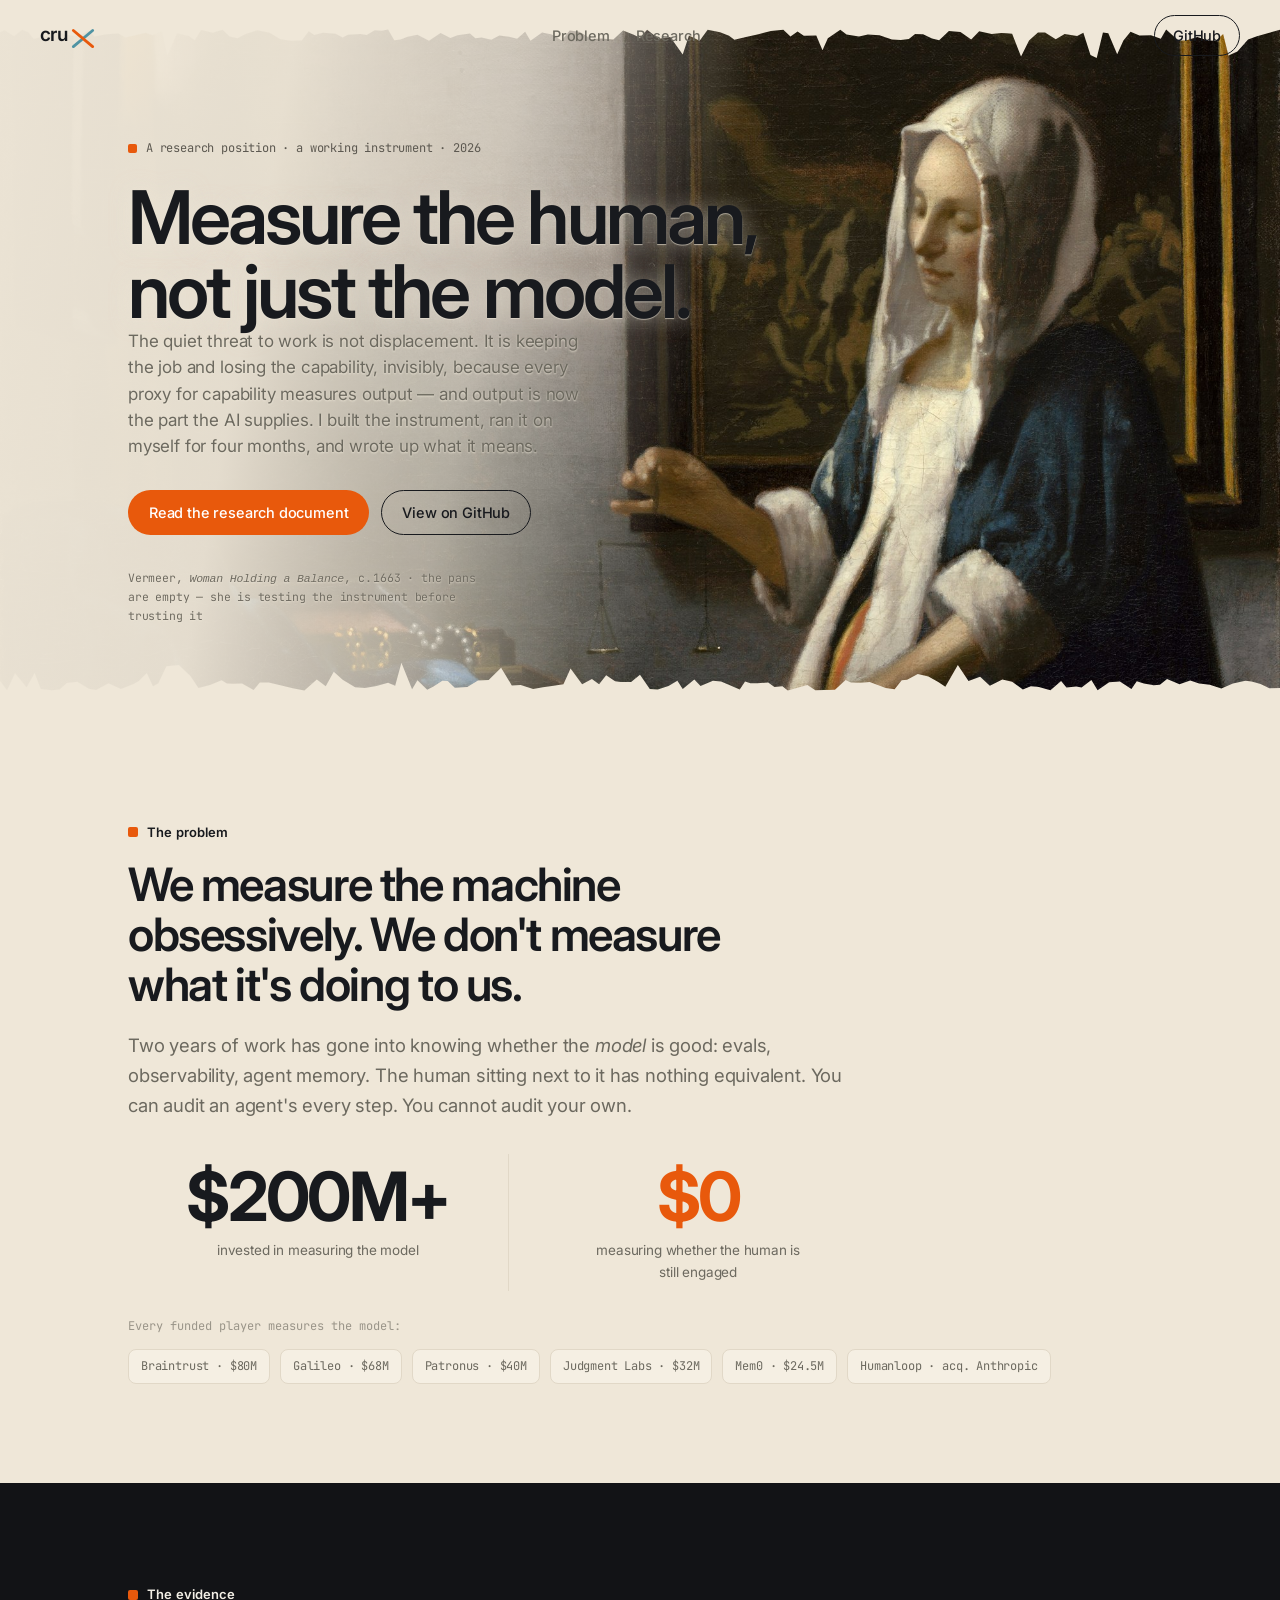
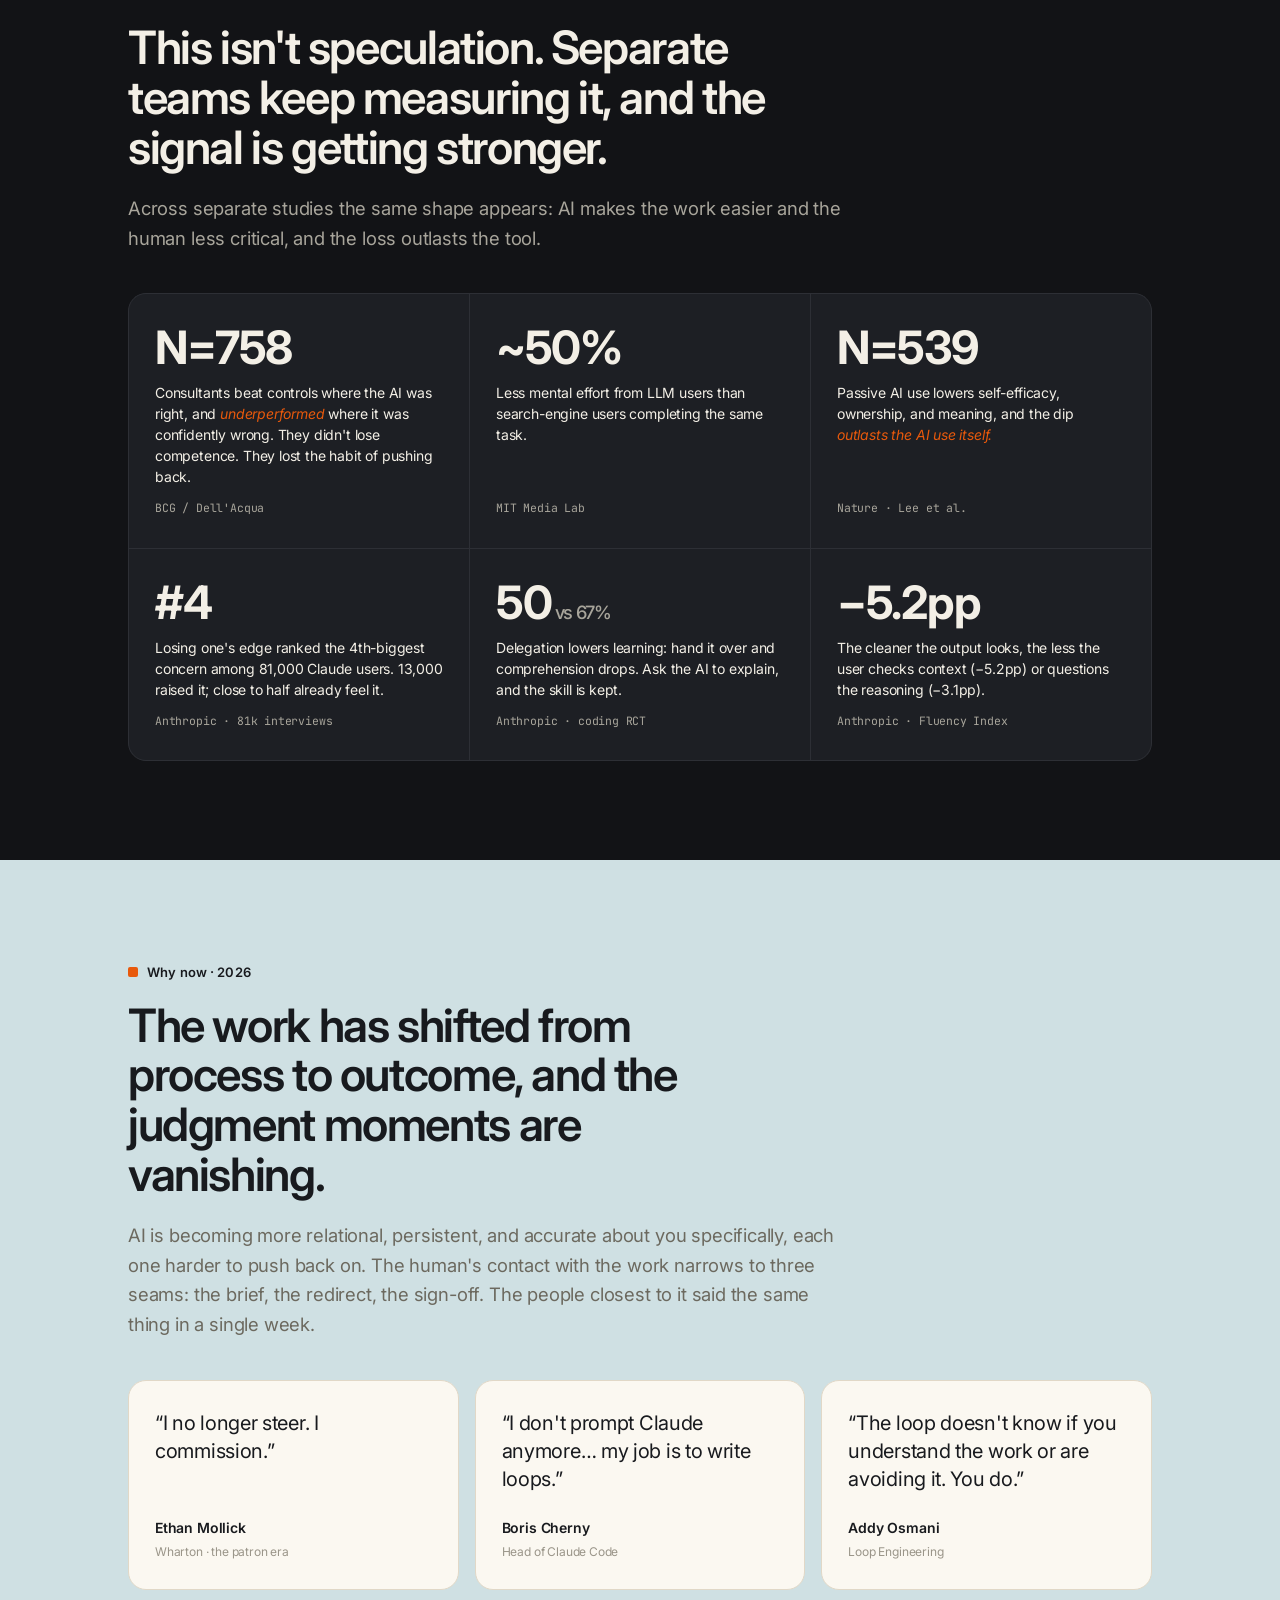
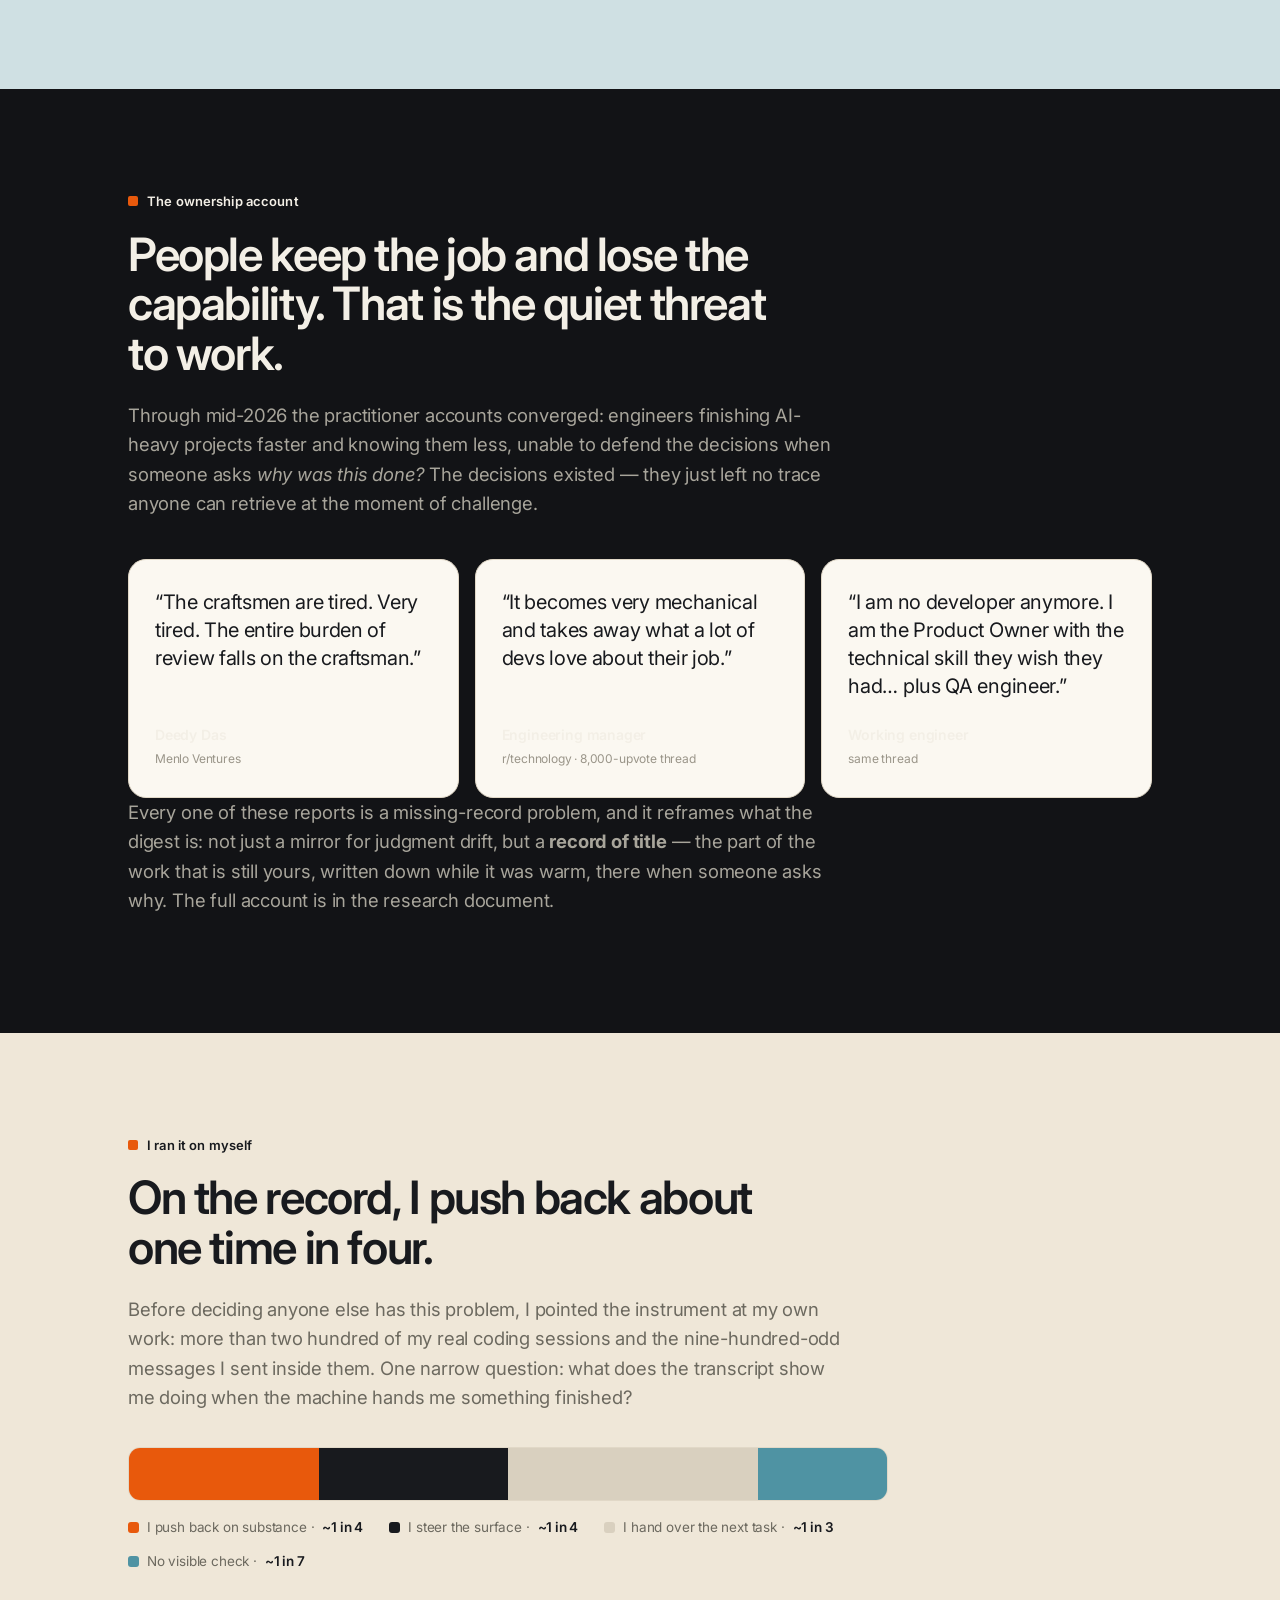
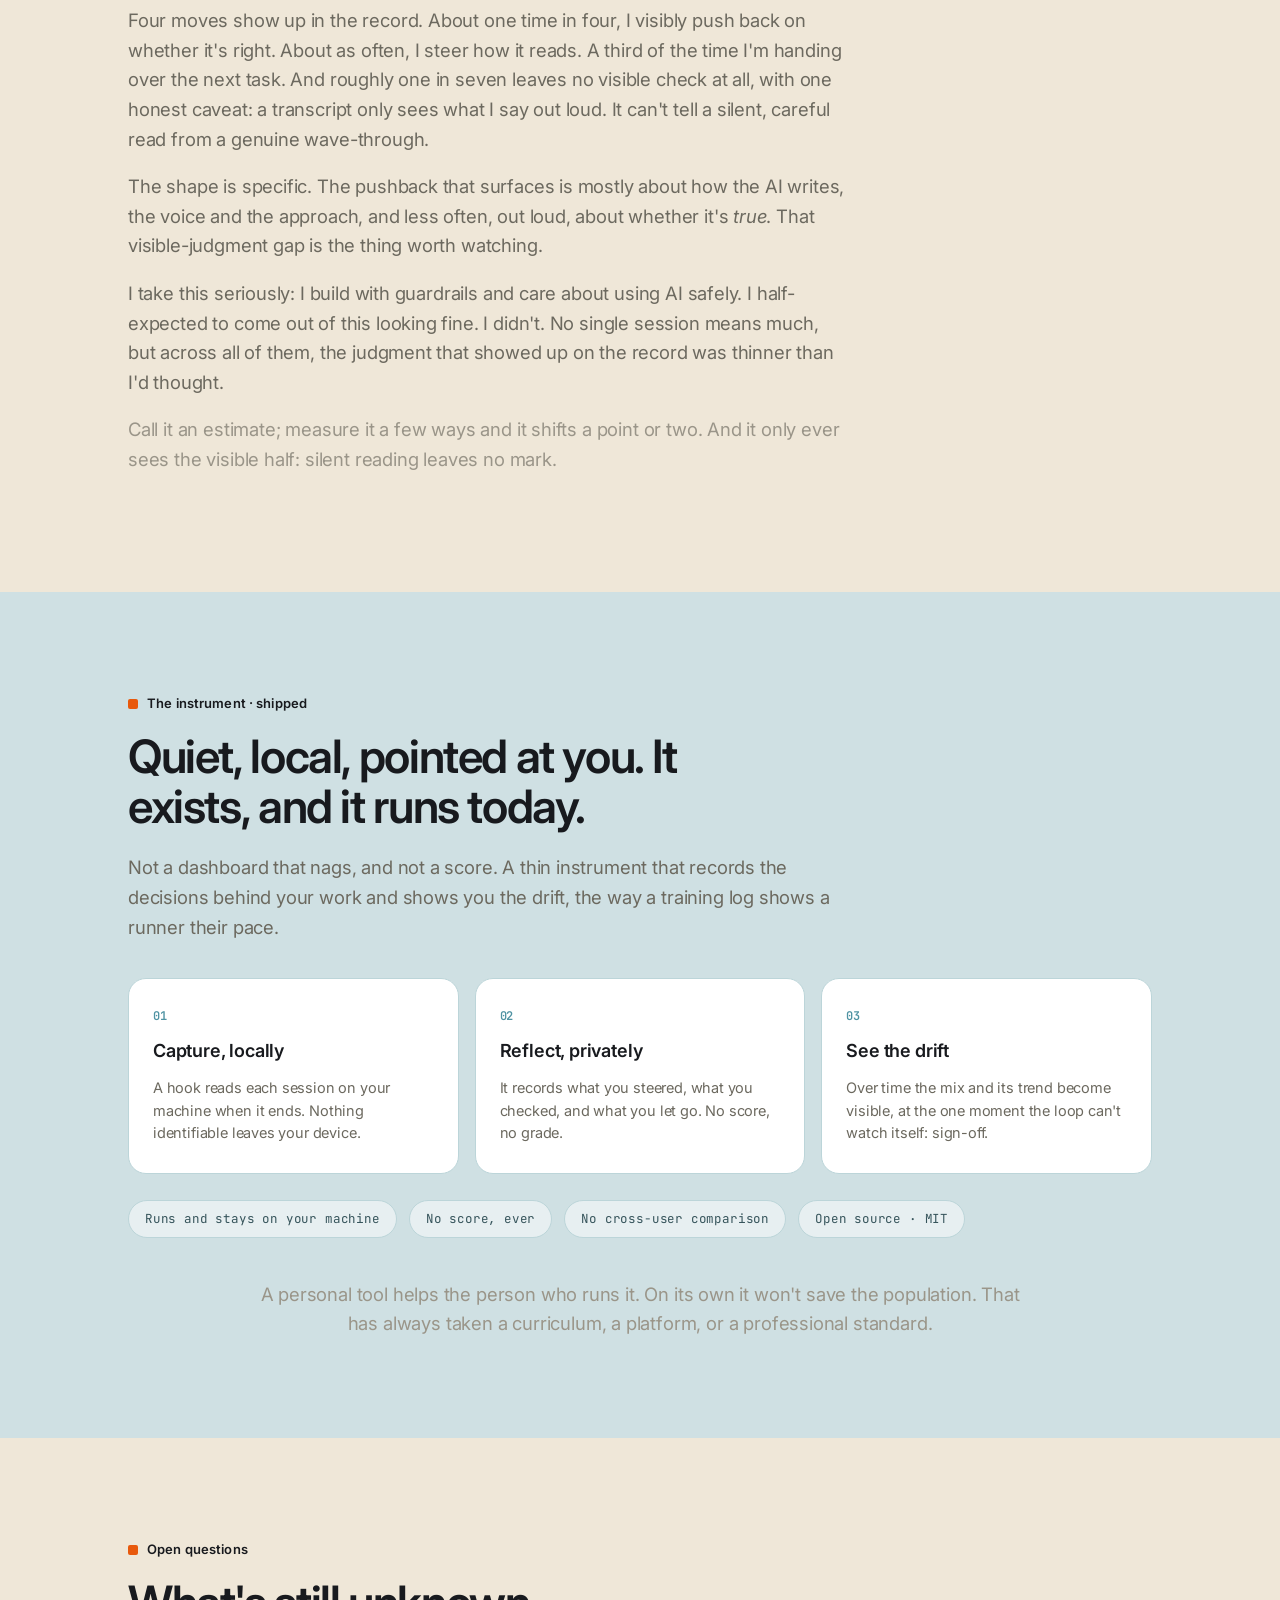
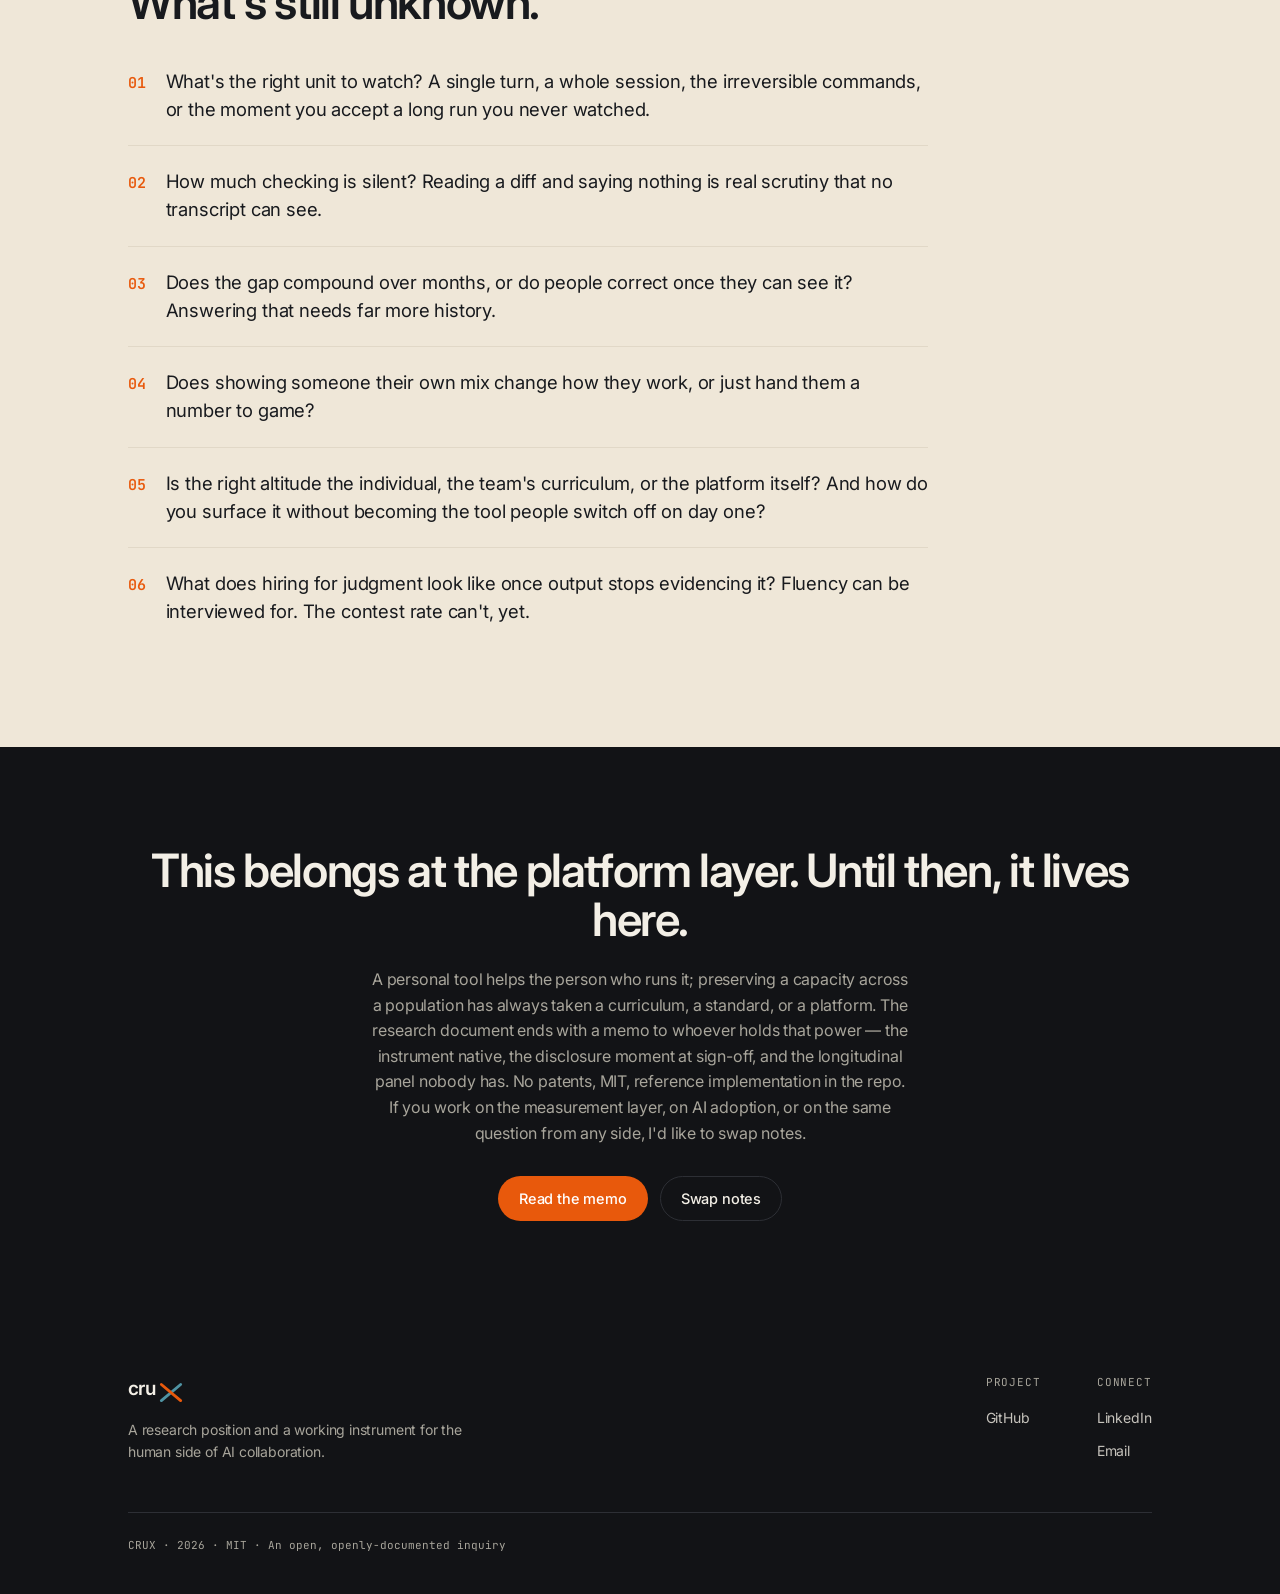
==== commit 4aeda087: "Hero: boulot-style painted treatment — Vermeer full-bleed, brushed edges Adopt the boulot-os hero re" ====
--- a/docs/index.html
+++ b/docs/index.html
@@ -36,31 +36,27 @@
   </header>
 
   <main id="top">
-    <!-- HERO -->
-    <section class="hero">
-      <span class="kicker reveal">A research position &middot; a working instrument &middot; 2026</span>
-      <div class="hero-grid">
-        <h1 class="reveal">Measure the human, not just the model.</h1>
-        <div class="hero-aside reveal">
-          <p class="hero-sub">
+    <!-- HERO — Vermeer full-bleed, brushed edges, copy over a cream haze -->
+    <header class="hero">
+      <div class="frame">
+        <div class="scene" aria-hidden="true"><img src="hero-painting.jpg" alt="" fetchpriority="high" /></div>
+        <div class="haze" aria-hidden="true"></div>
+        <div class="hero-inner">
+          <span class="kicker reveal">A research position &middot; a working instrument &middot; 2026</span>
+          <h1 class="reveal">Measure the human, not just the model.</h1>
+          <p class="hero-sub reveal">
             The quiet threat to work is not displacement. It is keeping the job and losing the capability,
             invisibly, because every proxy for capability measures output — and output is now the part the
-            AI supplies. I built the instrument, ran it on myself for four months, and wrote up what it
-            implies for the people hiring, managing, and shipping through this transition.
+            AI supplies. I built the instrument, ran it on myself for four months, and wrote up what it means.
           </p>
-          <div class="hero-cta">
+          <div class="hero-cta reveal">
             <a class="btn btn-primary" href="research.html">Read the research document</a>
             <a class="btn btn-ghost" href="https://github.com/ElliotJLT/crux">View on GitHub</a>
           </div>
-        </div>
-      </div>
-    </section>
-
-    <!-- PAINTING -->
-    <figure class="painting reveal">
-      <img src="hero-painting.jpg" alt="Vermeer's Woman Holding a Balance: a woman pauses at a table, holding a small empty balance up to the window light." loading="eager" />
-      <figcaption>Vermeer, Woman Holding a Balance, c. 1663 &middot; the pans are empty &mdash; she is testing the instrument before trusting it</figcaption>
-    </figure>
+          <p class="hero-credit reveal">Vermeer, <em>Woman Holding a Balance</em>, c.&thinsp;1663 &middot; the pans are empty &mdash; she is testing the instrument before trusting it</p>
+        </div>
+      </div>
+    </header>
 
     <!-- PROBLEM -->
     <section id="problem" class="section">
--- a/docs/style.css
+++ b/docs/style.css
@@ -63,7 +63,32 @@
 .lead code, code { font-family: var(--mono); font-size: .85em; background: var(--cream-2); border: 1px solid var(--border); border-radius: 5px; padding: 1px 6px; }
 
 /* HERO */
-.hero { max-width: var(--maxw); margin: 0 auto; padding: clamp(116px,14vh,150px) clamp(22px,5vw,48px) clamp(60px,9vh,96px); }
+/* HERO — Vermeer full-bleed, brushed edges, cream haze under the copy */
+.hero { position: relative; background: var(--cream); padding-top: 0; }
+.frame { position: relative; min-height: clamp(560px, 80vh, 780px); overflow: hidden; isolation: isolate; }
+.scene { position: absolute; inset: 0; z-index: 0; }
+.scene img { width: 100%; height: 100%; object-fit: cover; object-position: 58% 30%; display: block; }
+.frame::before { content: ""; position: absolute; left: -1px; right: -1px; top: -1px; height: 74px; z-index: 3;
+  background: url('edge-top.svg') top center/100% 100% no-repeat; pointer-events: none; }
+.frame::after { content: ""; position: absolute; left: -1px; right: -1px; bottom: -1px; height: 74px; z-index: 3;
+  background: url('edge-bottom.svg') bottom center/100% 100% no-repeat; pointer-events: none; }
+.haze { position: absolute; left: 0; top: 0; bottom: 0; width: min(760px, 92%); z-index: 1; pointer-events: none;
+  background: linear-gradient(100deg, rgba(239,231,216,.98) 0%, rgba(239,231,216,.95) 34%, rgba(239,231,216,.68) 60%, rgba(239,231,216,0) 86%); }
+.hero-inner { position: relative; z-index: 2; max-width: var(--maxw); margin: 0 auto;
+  padding: clamp(104px,15vh,164px) clamp(22px,5vw,48px) clamp(64px,10vh,104px); }
+.hero-inner .kicker { color: #5c5850; }
+.hero h1 { font-size: clamp(40px,6.2vw,74px); line-height: 1.0; letter-spacing: -0.04em; font-weight: 600; margin: 0; max-width: 15ch; color: var(--ink);
+  text-shadow: 0 1px 1px rgba(239,231,216,.6), 0 2px 20px rgba(239,231,216,.55); }
+.hero-sub { color: #2b2d32; font-size: clamp(15px,1.55vw,17.5px); line-height: 1.55; margin: 22px 0 0; max-width: 40ch;
+  text-shadow: 0 1px 2px rgba(239,231,216,.85); }
+.hero-cta { display: flex; gap: 12px; flex-wrap: wrap; margin-top: 30px; }
+.hero-credit { margin: 34px 0 0; font-family: var(--mono); font-size: 11.5px; color: #6f6b61; max-width: 52ch;
+  text-shadow: 0 1px 2px rgba(239,231,216,.8); }
+.hero-credit em { font-style: italic; }
+@media (max-width: 720px) {
+  .scene img { object-position: 66% 26%; }
+  .haze { width: 100%; background: linear-gradient(180deg, rgba(239,231,216,.94) 0%, rgba(239,231,216,.7) 40%, rgba(239,231,216,.4) 100%); }
+}
 .kicker { display: inline-flex; align-items: center; gap: 9px; font-family: var(--mono); font-size: 12px; color: var(--muted); margin-bottom: 22px; }
 .kicker::before { content: ""; width: 9px; height: 9px; border-radius: 2px; background: var(--orange); }
 .hero-grid { display: grid; grid-template-columns: 1.3fr .9fr; gap: clamp(28px,5vw,56px); align-items: center; }
@@ -267,7 +292,3 @@
 .memo-head { margin: 20px 0 18px; padding: 16px 20px; background: var(--card); border: 1px solid var(--border); border-left: 3px solid var(--orange); border-radius: 6px; font-family: var(--mono); font-size: 13.5px; line-height: 2; color: var(--ink); }
 .memo-head span { color: var(--faint); display: inline-block; min-width: 54px; }
 
-/* PAINTING BAND */
-.painting { margin: 0; }
-.painting img { display: block; width: 100%; height: clamp(280px, 42vw, 540px); object-fit: cover; }
-.painting figcaption { max-width: var(--maxw); margin: 10px auto 0; padding: 0 clamp(18px,4vw,40px); text-align: right; font-family: var(--mono); font-size: 12px; color: var(--faint); }
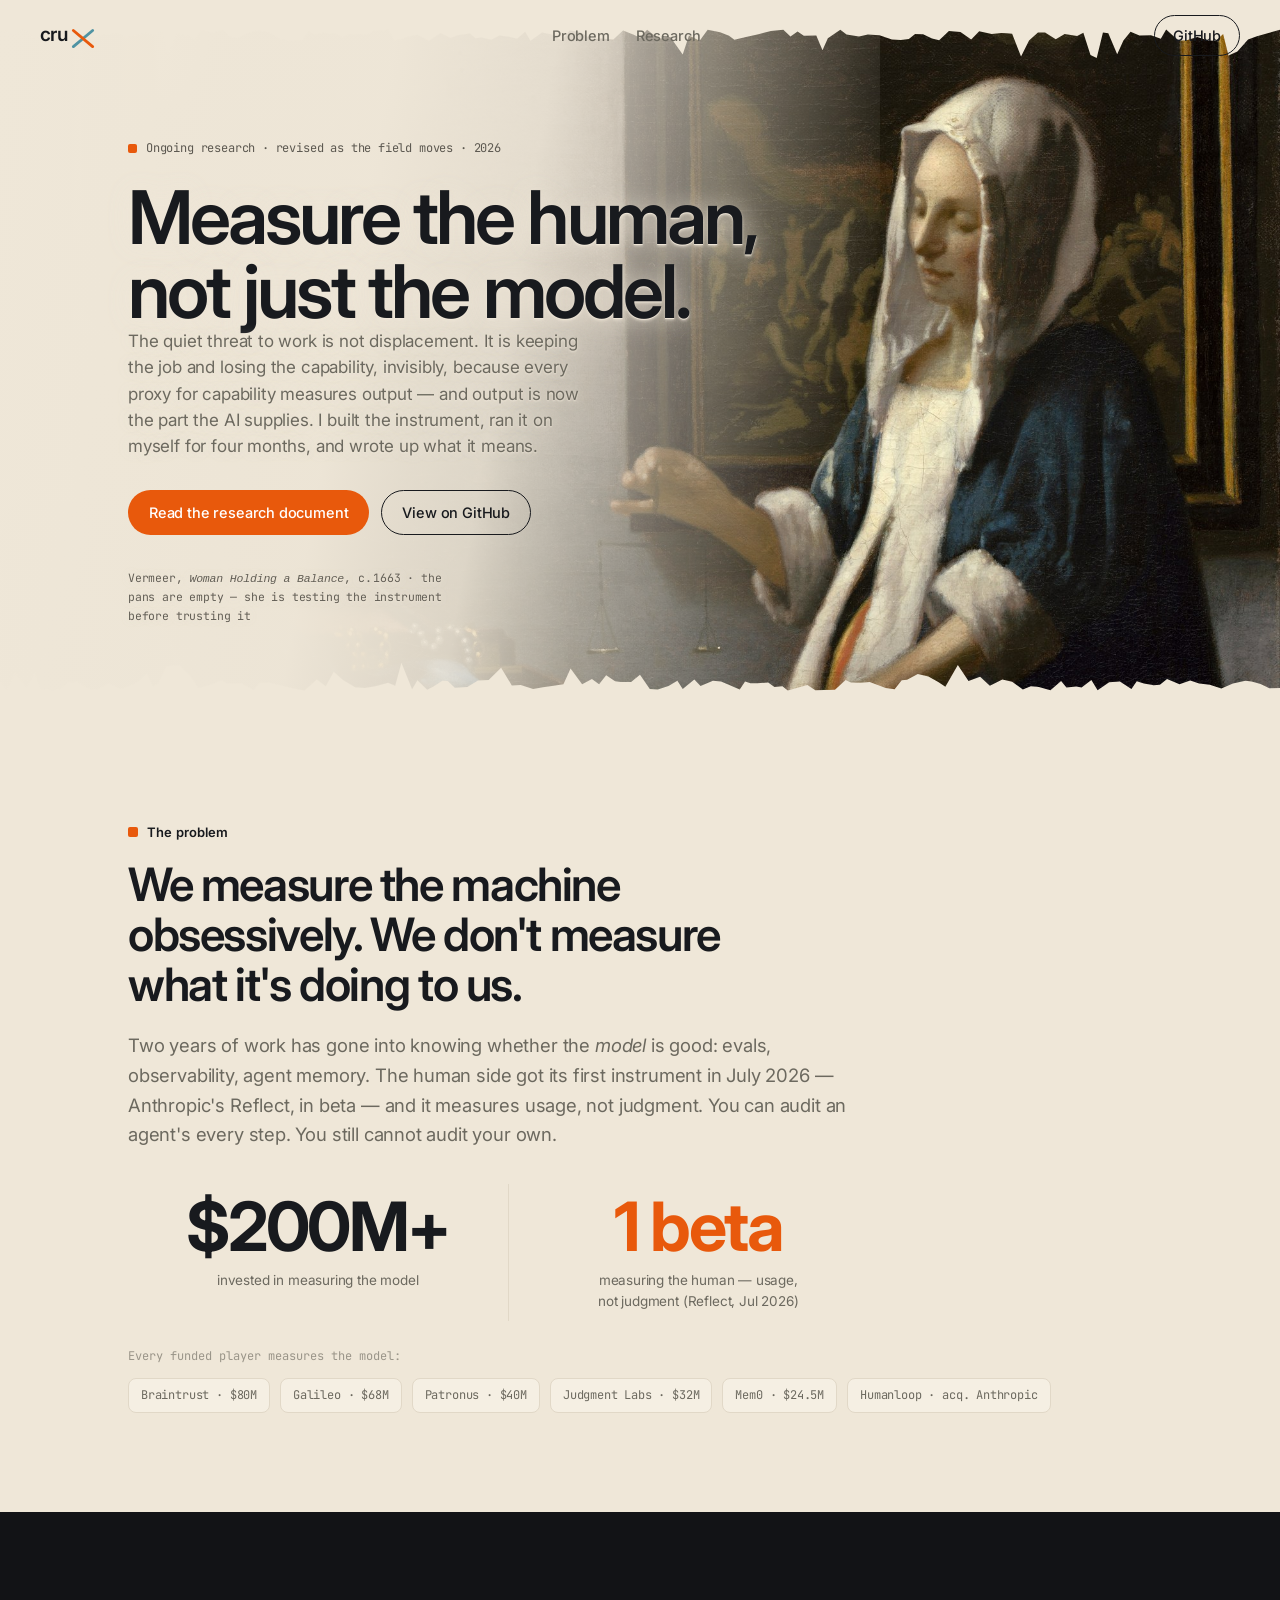
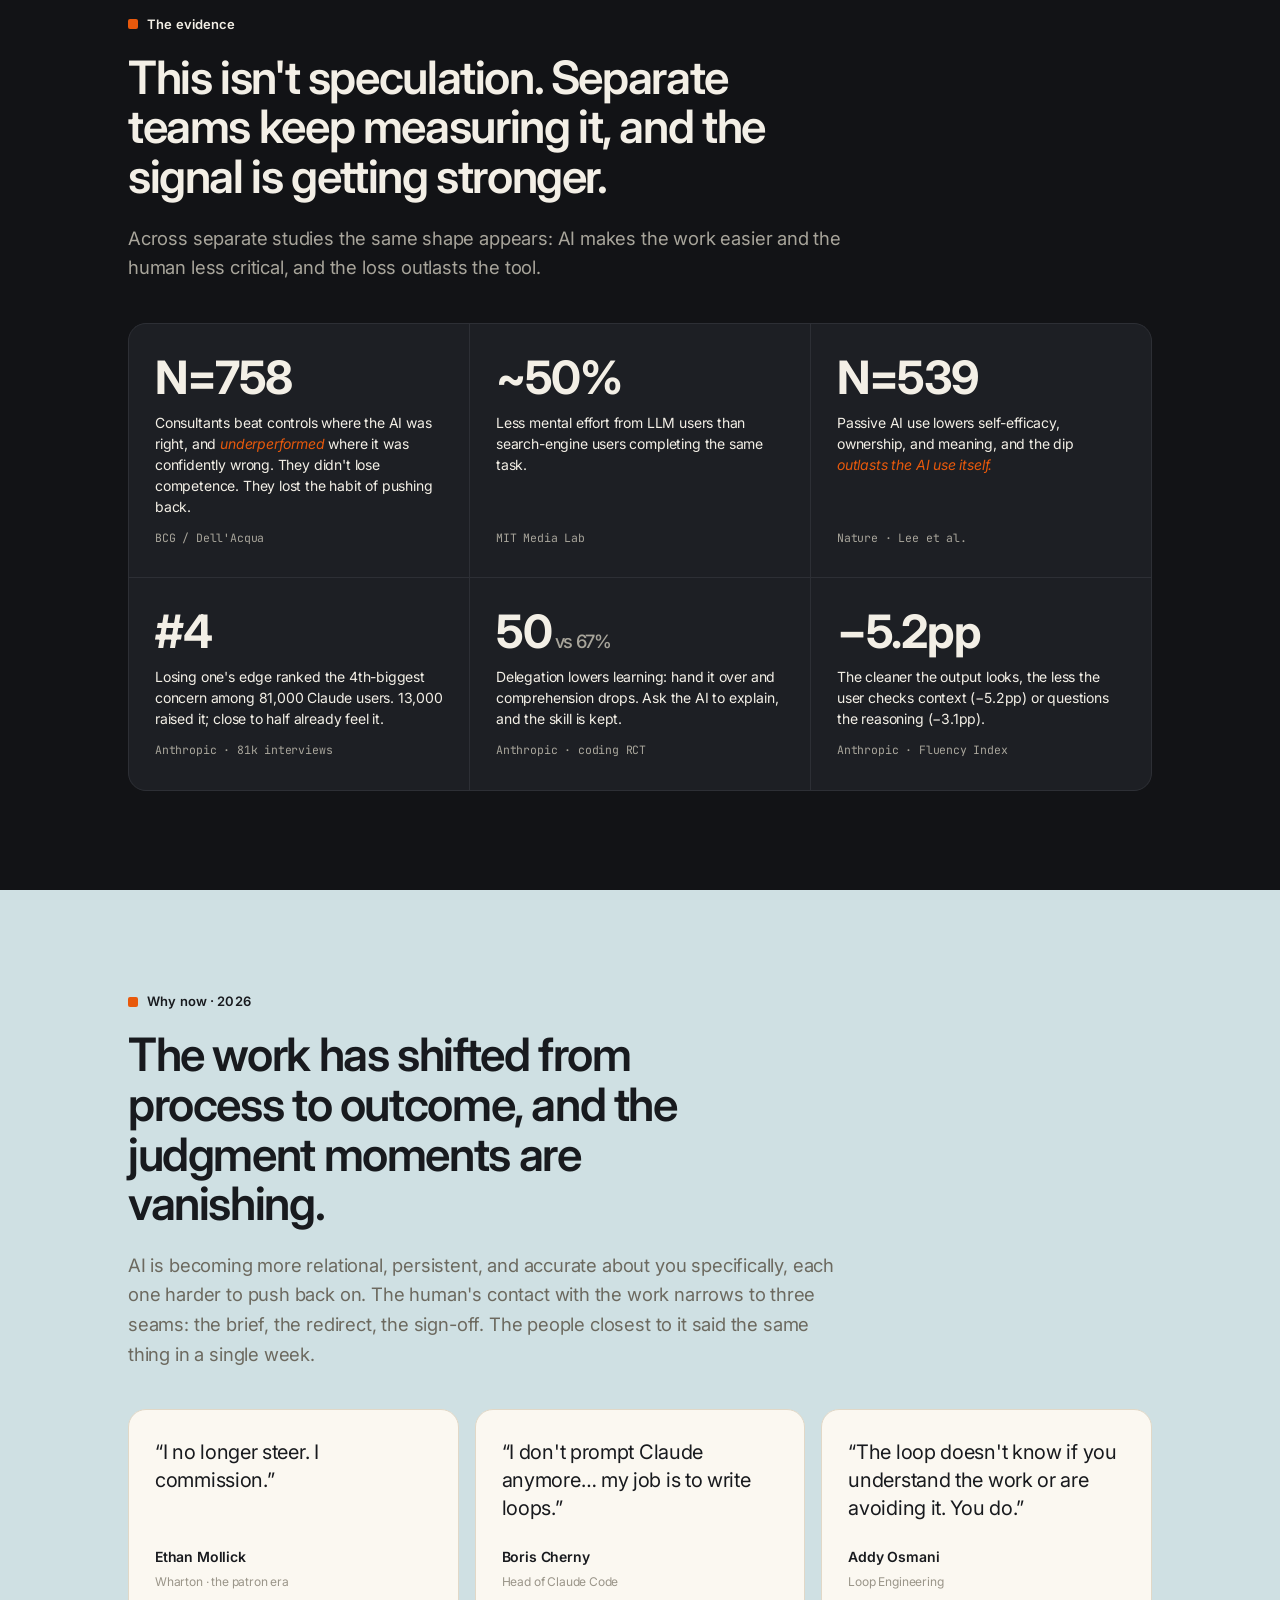
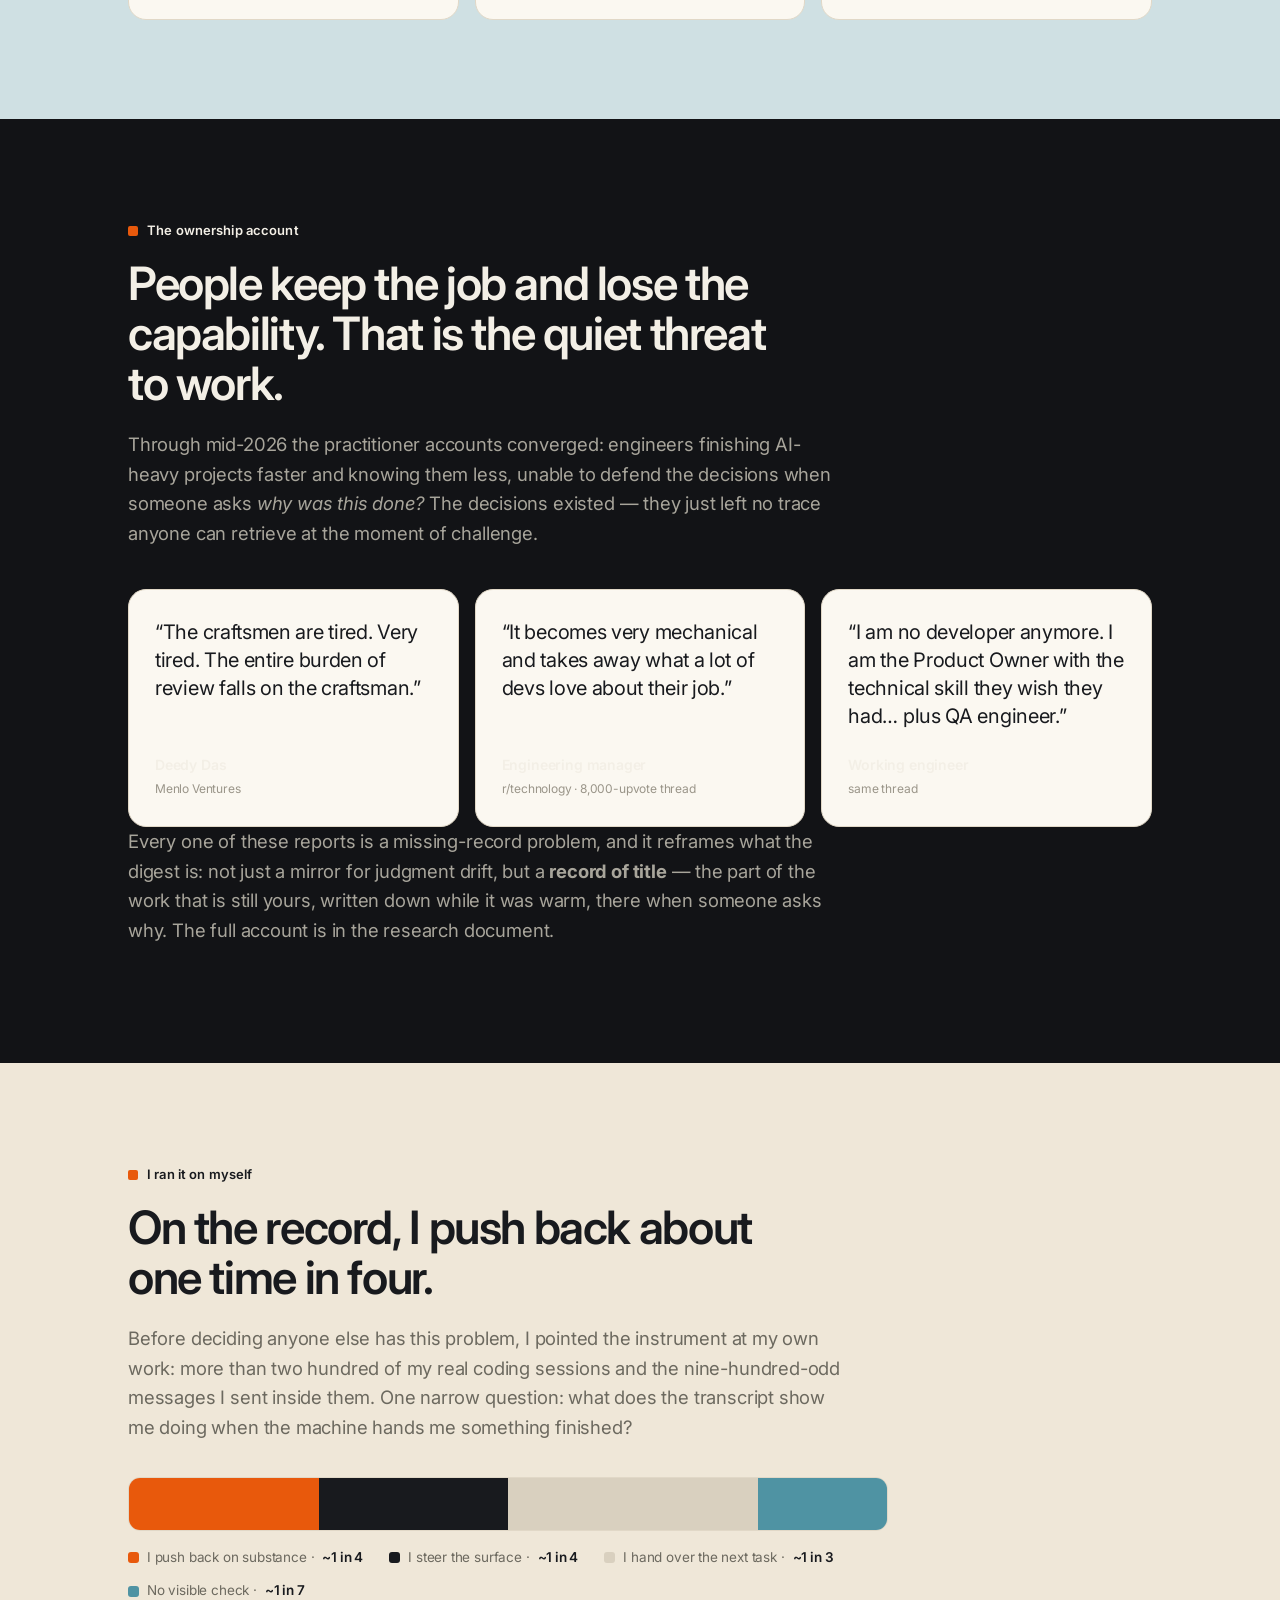
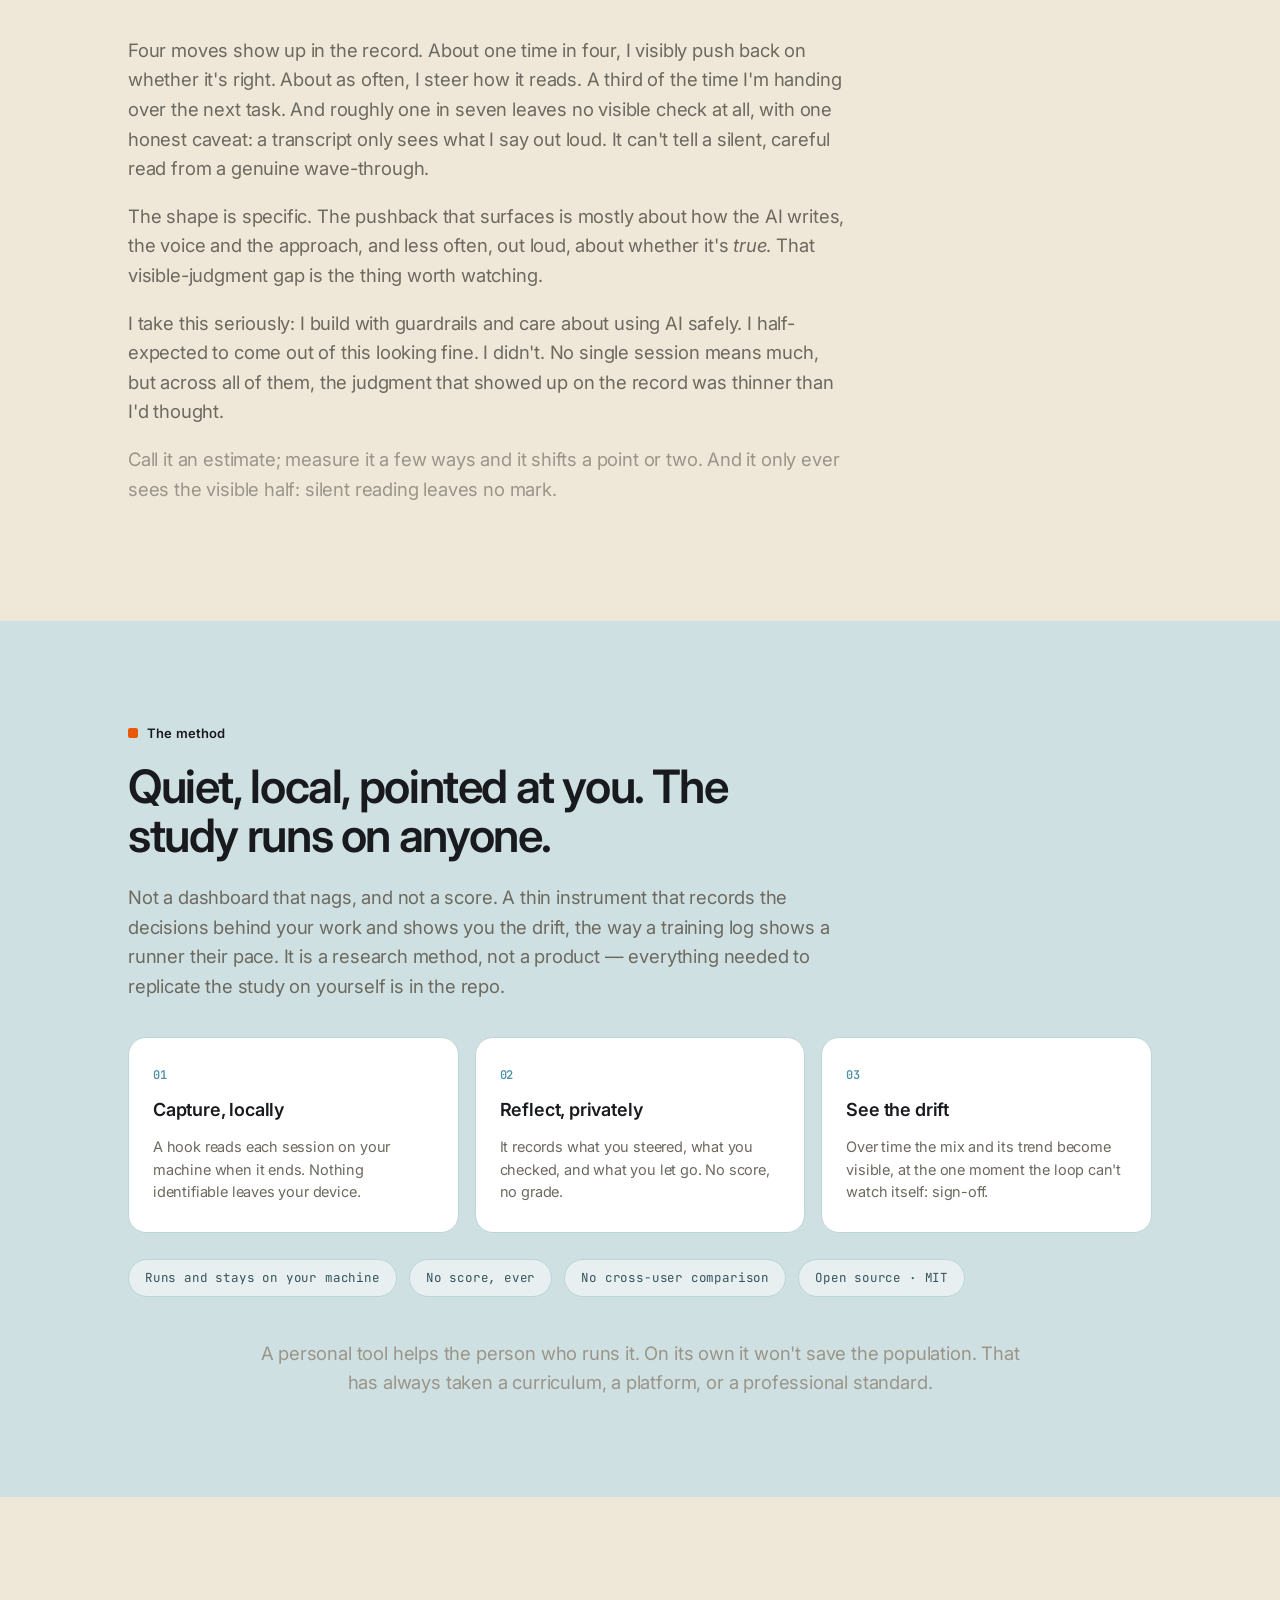
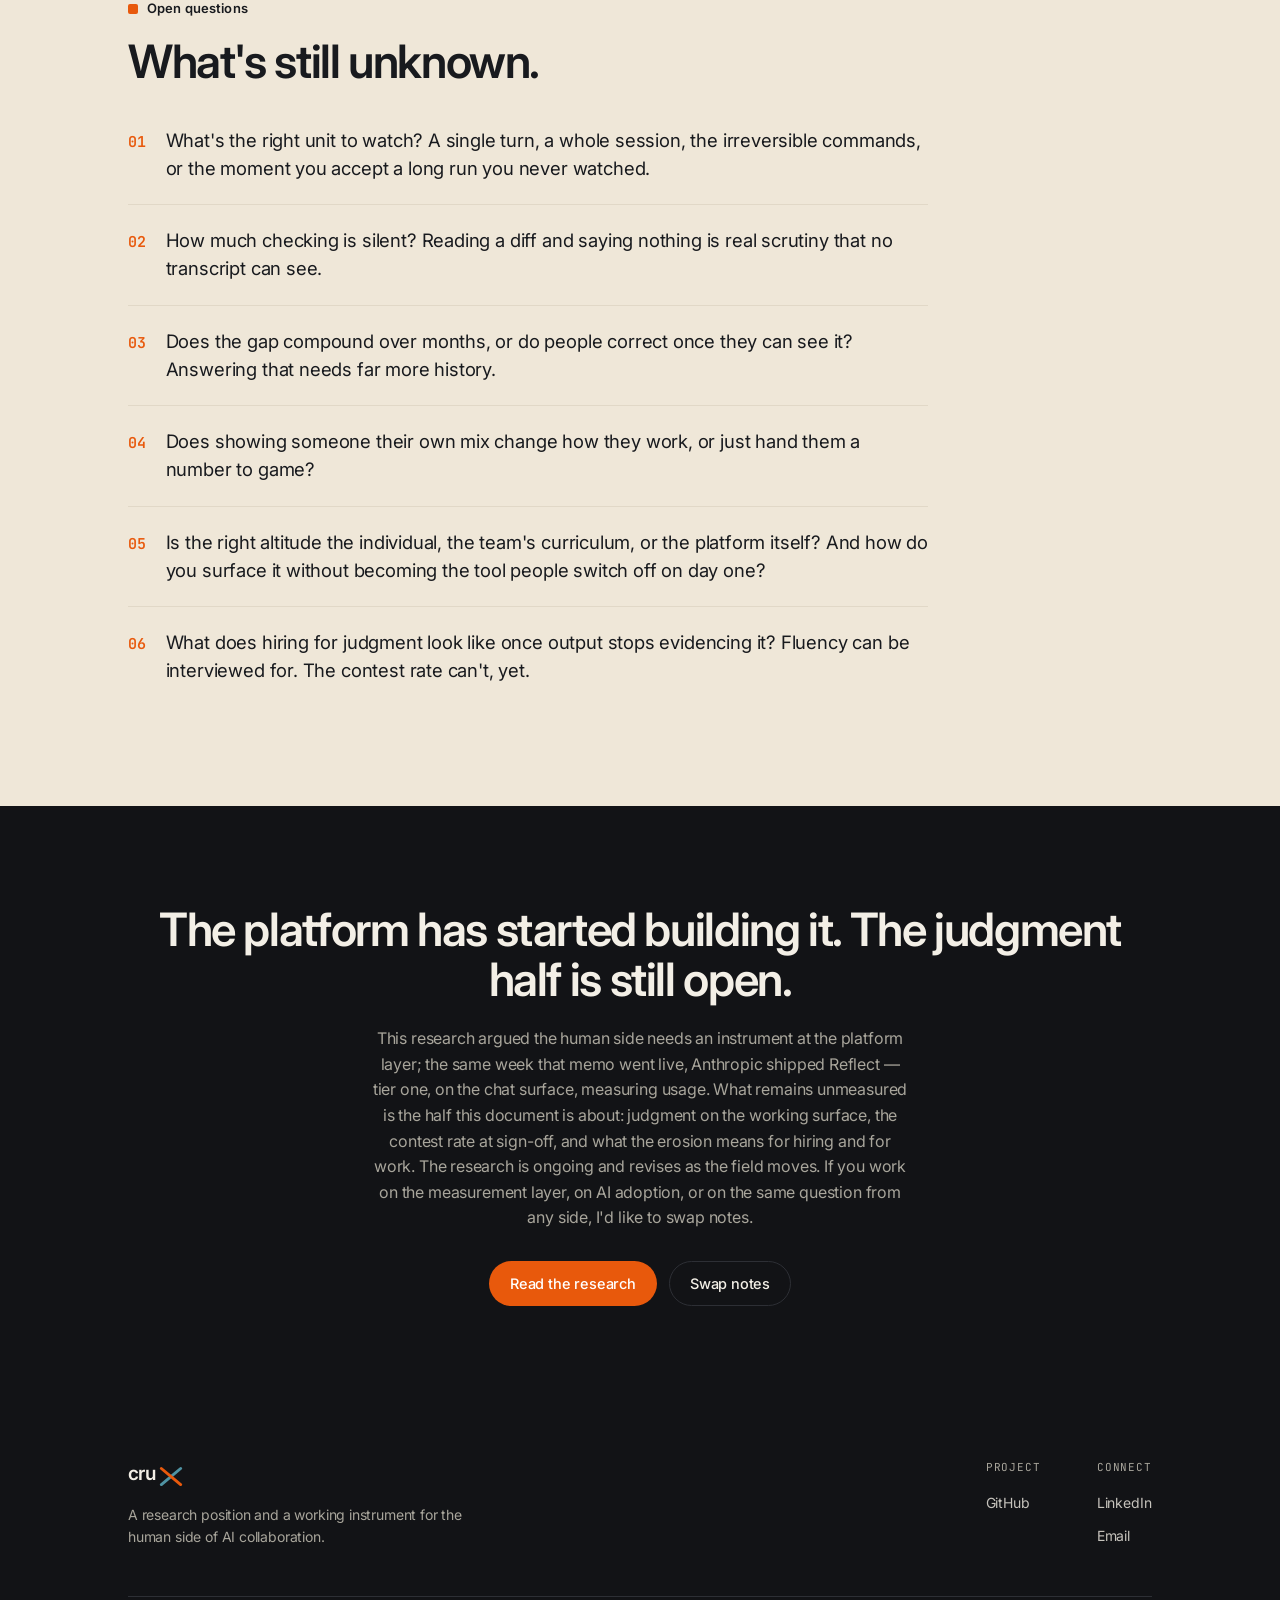
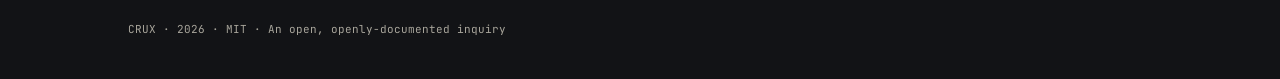
==== commit b2acfea0: "v3: ongoing research, the platform answered - RESEARCH.md + site: new closing section 'The platform " ====
--- a/docs/index.html
+++ b/docs/index.html
@@ -4,7 +4,7 @@
   <meta charset="UTF-8" />
   <meta name="viewport" content="width=device-width, initial-scale=1.0" />
   <title>Crux — measure the human, not just the model.</title>
-  <meta name="description" content="A research position and a working instrument for the human side of AI collaboration. $200M+ measures the model; nothing measures whether the human is still thinking. The quiet threat to work is not displacement — it is keeping the job and losing the capability. On the record, visible pushback shows up about one time in four." />
+  <meta name="description" content="Ongoing research on the human side of AI collaboration. $200M+ measures the model; the human side got its first instrument in July 2026, and it measures usage, not judgment. The quiet threat to work is not displacement — it is keeping the job and losing the capability. On the record, visible pushback shows up about one time in four." />
   <link rel="icon" type="image/svg+xml" href="favicon.svg" />
 
   <meta property="og:type" content="website" />
@@ -42,7 +42,7 @@
         <div class="scene" aria-hidden="true"><img src="hero-painting.jpg" alt="" fetchpriority="high" /></div>
         <div class="haze" aria-hidden="true"></div>
         <div class="hero-inner">
-          <span class="kicker reveal">A research position &middot; a working instrument &middot; 2026</span>
+          <span class="kicker reveal">Ongoing research &middot; revised as the field moves &middot; 2026</span>
           <h1 class="reveal">Measure the human, not just the model.</h1>
           <p class="hero-sub reveal">
             The quiet threat to work is not displacement. It is keeping the job and losing the capability,
@@ -64,13 +64,13 @@
       <h2 class="reveal">We measure the machine obsessively. We don't measure what it's doing to us.</h2>
       <p class="lead reveal">
         Two years of work has gone into knowing whether the <em>model</em> is good: evals, observability,
-        agent memory. The human sitting next to it has nothing equivalent. You can audit an agent's every
-        step. You cannot audit your own.
+        agent memory. The human side got its first instrument in July 2026 — Anthropic's Reflect, in beta —
+        and it measures usage, not judgment. You can audit an agent's every step. You still cannot audit your own.
       </p>
       <div class="gap-figure reveal">
         <div class="gf-side"><span class="gf-num">$200M+</span><span class="gf-lbl">invested in measuring the model</span></div>
         <div class="gf-div" aria-hidden="true"></div>
-        <div class="gf-side"><span class="gf-num accent">$0</span><span class="gf-lbl">measuring whether the human is still engaged</span></div>
+        <div class="gf-side"><span class="gf-num accent">1 beta</span><span class="gf-lbl">measuring the human — usage, not judgment (Reflect, Jul 2026)</span></div>
       </div>
       <div class="fund reveal">
         <span class="fund-lbl mono">Every funded player measures the model:</span>
@@ -178,9 +178,9 @@
     <!-- APPROACH (blue band) -->
     <section class="band band-blue">
       <div class="band-inner" id="approach">
-        <p class="eyebrow reveal">The instrument &middot; shipped</p>
-        <h2 class="reveal">Quiet, local, pointed at you. It exists, and it runs today.</h2>
-        <p class="lead reveal">Not a dashboard that nags, and not a score. A thin instrument that records the decisions behind your work and shows you the drift, the way a training log shows a runner their pace.</p>
+        <p class="eyebrow reveal">The method</p>
+        <h2 class="reveal">Quiet, local, pointed at you. The study runs on anyone.</h2>
+        <p class="lead reveal">Not a dashboard that nags, and not a score. A thin instrument that records the decisions behind your work and shows you the drift, the way a training log shows a runner their pace. It is a research method, not a product — everything needed to replicate the study on yourself is in the repo.</p>
         <div class="steps">
           <div class="step reveal"><span class="step-n">01</span><h3>Capture, locally</h3><p>A hook reads each session on your machine when it ends. Nothing identifiable leaves your device.</p></div>
           <div class="step reveal"><span class="step-n">02</span><h3>Reflect, privately</h3><p>It records what you steered, what you checked, and what you let go. No score, no grade.</p></div>
@@ -213,10 +213,10 @@
     <!-- CTA (dark band) -->
     <section class="band band-dark">
       <div class="band-inner cta" id="contact">
-        <h2 class="reveal">This belongs at the platform layer. Until then, it lives here.</h2>
-        <p class="cta-sub reveal">A personal tool helps the person who runs it; preserving a capacity across a population has always taken a curriculum, a standard, or a platform. The research document ends with a memo to whoever holds that power — the instrument native, the disclosure moment at sign-off, and the longitudinal panel nobody has. No patents, MIT, reference implementation in the repo. If you work on the measurement layer, on AI adoption, or on the same question from any side, I'd like to swap notes.</p>
+        <h2 class="reveal">The platform has started building it. The judgment half is still open.</h2>
+        <p class="cta-sub reveal">This research argued the human side needs an instrument at the platform layer; the same week that memo went live, Anthropic shipped Reflect — tier one, on the chat surface, measuring usage. What remains unmeasured is the half this document is about: judgment on the working surface, the contest rate at sign-off, and what the erosion means for hiring and for work. The research is ongoing and revises as the field moves. If you work on the measurement layer, on AI adoption, or on the same question from any side, I'd like to swap notes.</p>
         <div class="hero-cta reveal">
-          <a class="btn btn-primary" href="research.html#memo">Read the memo</a>
+          <a class="btn btn-primary" href="research.html#answered">Read the research</a>
           <a class="btn btn-ghost" href="https://www.linkedin.com/in/hireelliot/">Swap notes</a>
         </div>
       </div>
--- a/docs/style.css
+++ b/docs/style.css
@@ -72,22 +72,22 @@
   background: url('edge-top.svg') top center/100% 100% no-repeat; pointer-events: none; }
 .frame::after { content: ""; position: absolute; left: -1px; right: -1px; bottom: -1px; height: 74px; z-index: 3;
   background: url('edge-bottom.svg') bottom center/100% 100% no-repeat; pointer-events: none; }
-.haze { position: absolute; left: 0; top: 0; bottom: 0; width: min(760px, 92%); z-index: 1; pointer-events: none;
-  background: linear-gradient(100deg, rgba(239,231,216,.98) 0%, rgba(239,231,216,.95) 34%, rgba(239,231,216,.68) 60%, rgba(239,231,216,0) 86%); }
+.haze { position: absolute; left: 0; top: 0; bottom: 0; width: min(880px, 96%); z-index: 1; pointer-events: none;
+  background: linear-gradient(100deg, rgba(239,231,216,1) 0%, rgba(239,231,216,.99) 40%, rgba(239,231,216,.9) 56%, rgba(239,231,216,.45) 74%, rgba(239,231,216,0) 92%); }
 .hero-inner { position: relative; z-index: 2; max-width: var(--maxw); margin: 0 auto;
   padding: clamp(104px,15vh,164px) clamp(22px,5vw,48px) clamp(64px,10vh,104px); }
 .hero-inner .kicker { color: #5c5850; }
 .hero h1 { font-size: clamp(40px,6.2vw,74px); line-height: 1.0; letter-spacing: -0.04em; font-weight: 600; margin: 0; max-width: 15ch; color: var(--ink);
-  text-shadow: 0 1px 1px rgba(239,231,216,.6), 0 2px 20px rgba(239,231,216,.55); }
-.hero-sub { color: #2b2d32; font-size: clamp(15px,1.55vw,17.5px); line-height: 1.55; margin: 22px 0 0; max-width: 40ch;
-  text-shadow: 0 1px 2px rgba(239,231,216,.85); }
+  text-shadow: 0 1px 0 rgba(239,231,216,.9), 0 2px 26px rgba(239,231,216,.9), 0 2px 3px rgba(239,231,216,.7); }
+.hero-sub { color: #262a2f; font-size: clamp(15px,1.55vw,17.5px); line-height: 1.55; margin: 22px 0 0; max-width: 38ch;
+  text-shadow: 0 1px 2px rgba(239,231,216,.95), 0 0 14px rgba(239,231,216,.85); }
 .hero-cta { display: flex; gap: 12px; flex-wrap: wrap; margin-top: 30px; }
-.hero-credit { margin: 34px 0 0; font-family: var(--mono); font-size: 11.5px; color: #6f6b61; max-width: 52ch;
-  text-shadow: 0 1px 2px rgba(239,231,216,.8); }
+.hero-credit { margin: 34px 0 0; font-family: var(--mono); font-size: 11.5px; color: #625e55; max-width: 46ch;
+  text-shadow: 0 1px 2px rgba(239,231,216,.95), 0 0 10px rgba(239,231,216,.85); }
 .hero-credit em { font-style: italic; }
 @media (max-width: 720px) {
   .scene img { object-position: 66% 26%; }
-  .haze { width: 100%; background: linear-gradient(180deg, rgba(239,231,216,.94) 0%, rgba(239,231,216,.7) 40%, rgba(239,231,216,.4) 100%); }
+  .haze { width: 100%; background: linear-gradient(180deg, rgba(239,231,216,.98) 0%, rgba(239,231,216,.93) 46%, rgba(239,231,216,.72) 78%, rgba(239,231,216,.5) 100%); }
 }
 .kicker { display: inline-flex; align-items: center; gap: 9px; font-family: var(--mono); font-size: 12px; color: var(--muted); margin-bottom: 22px; }
 .kicker::before { content: ""; width: 9px; height: 9px; border-radius: 2px; background: var(--orange); }
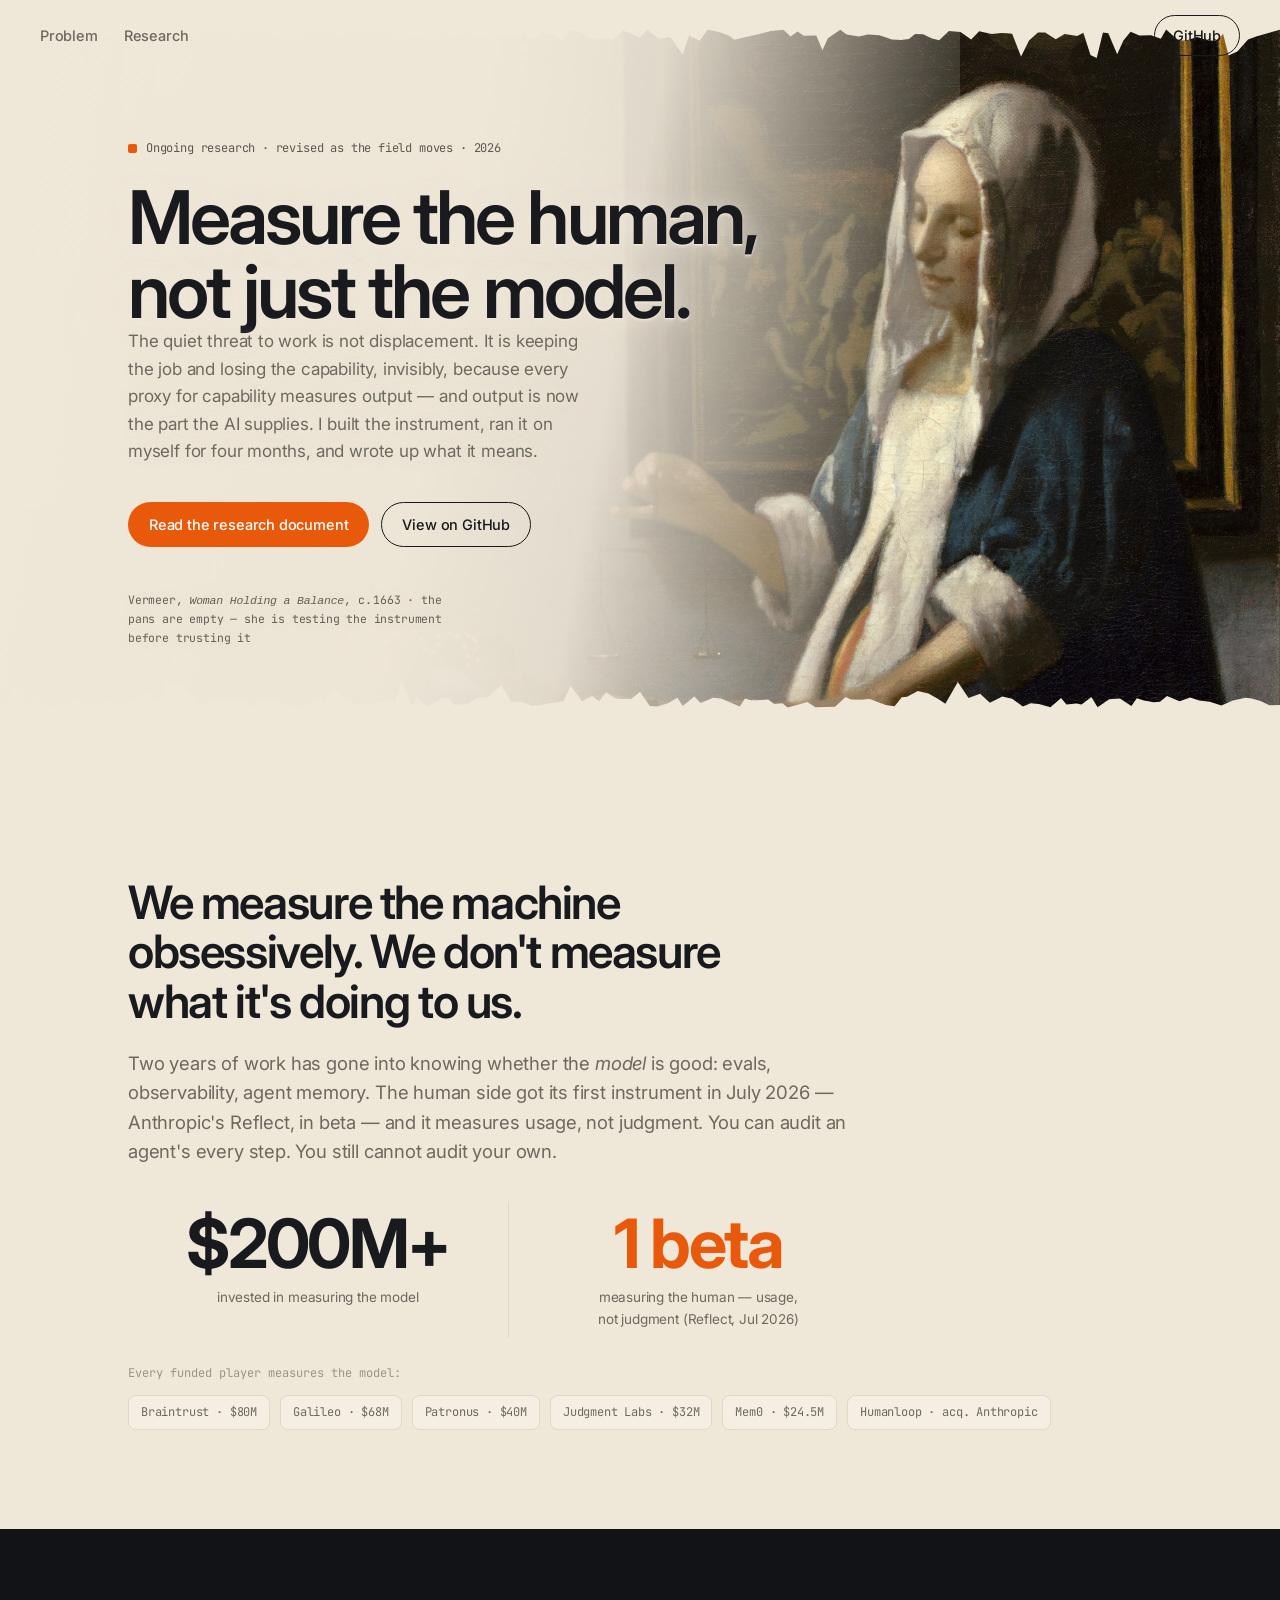
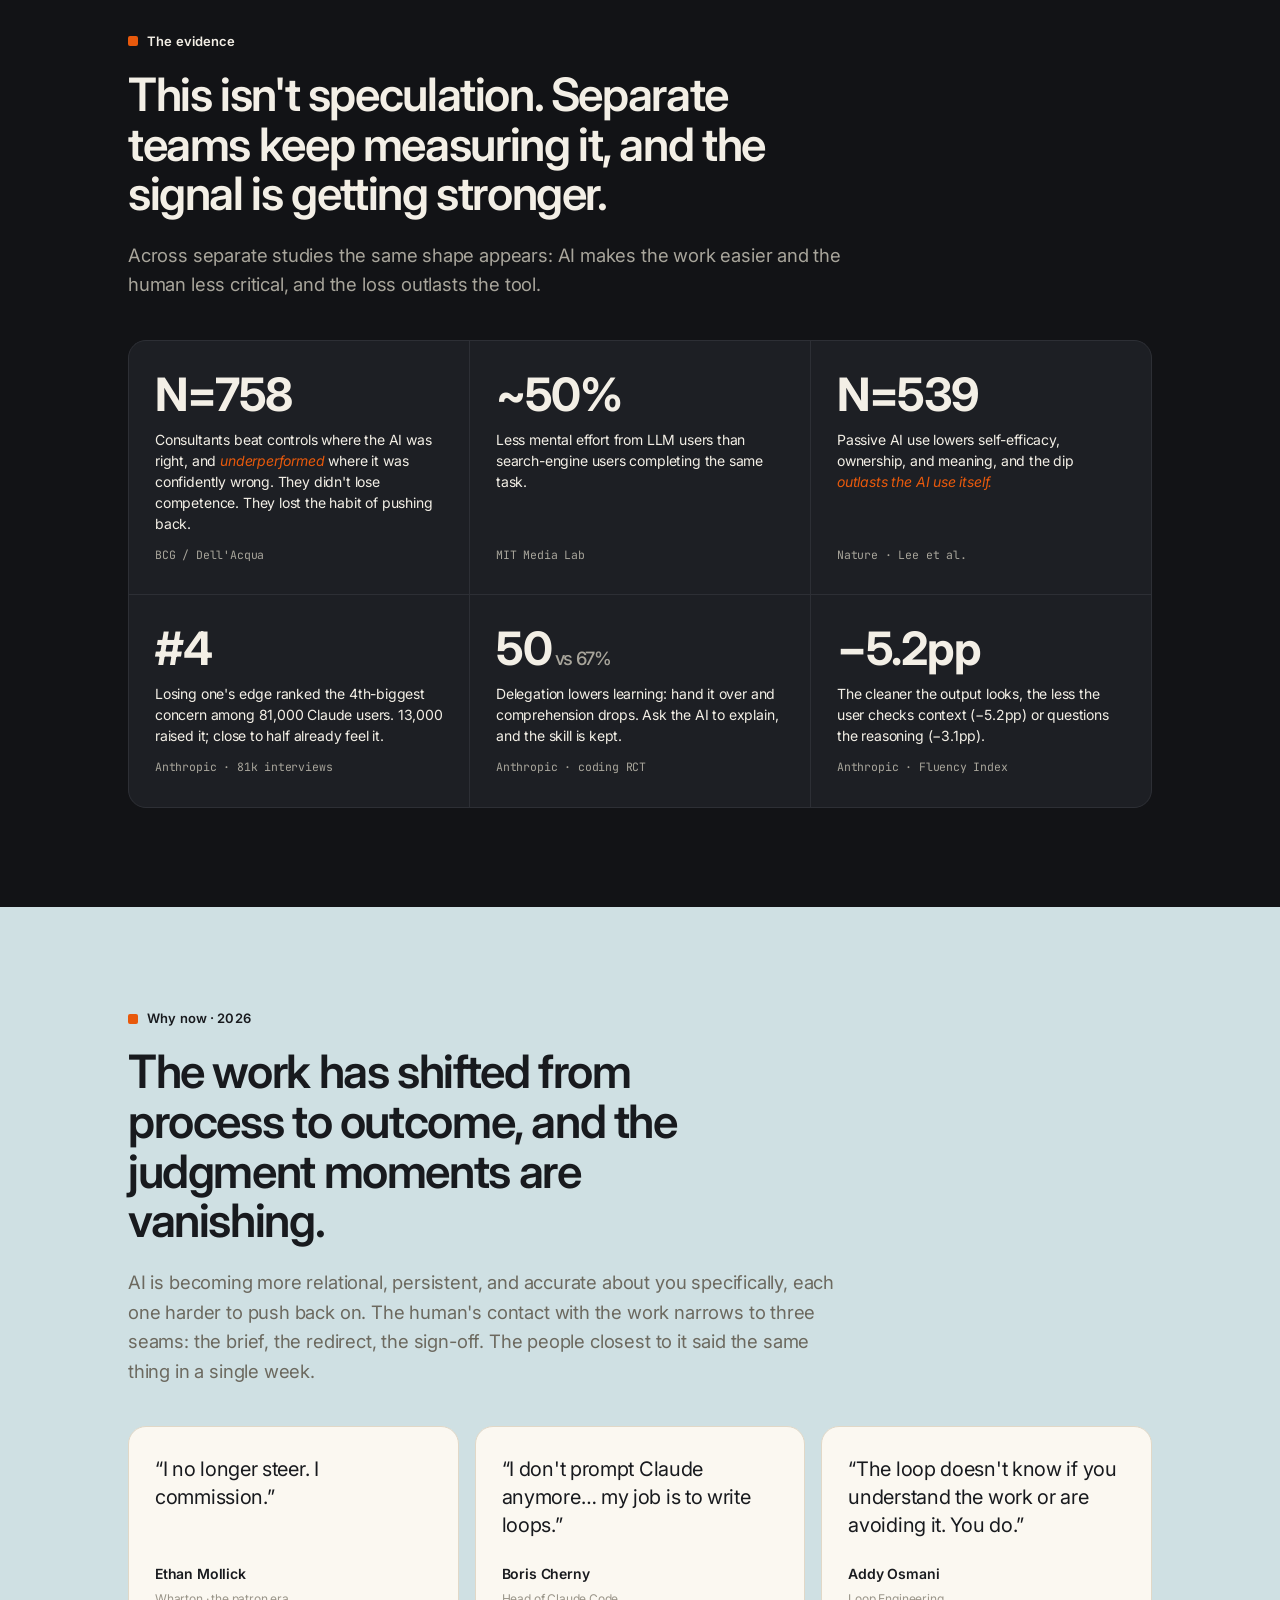
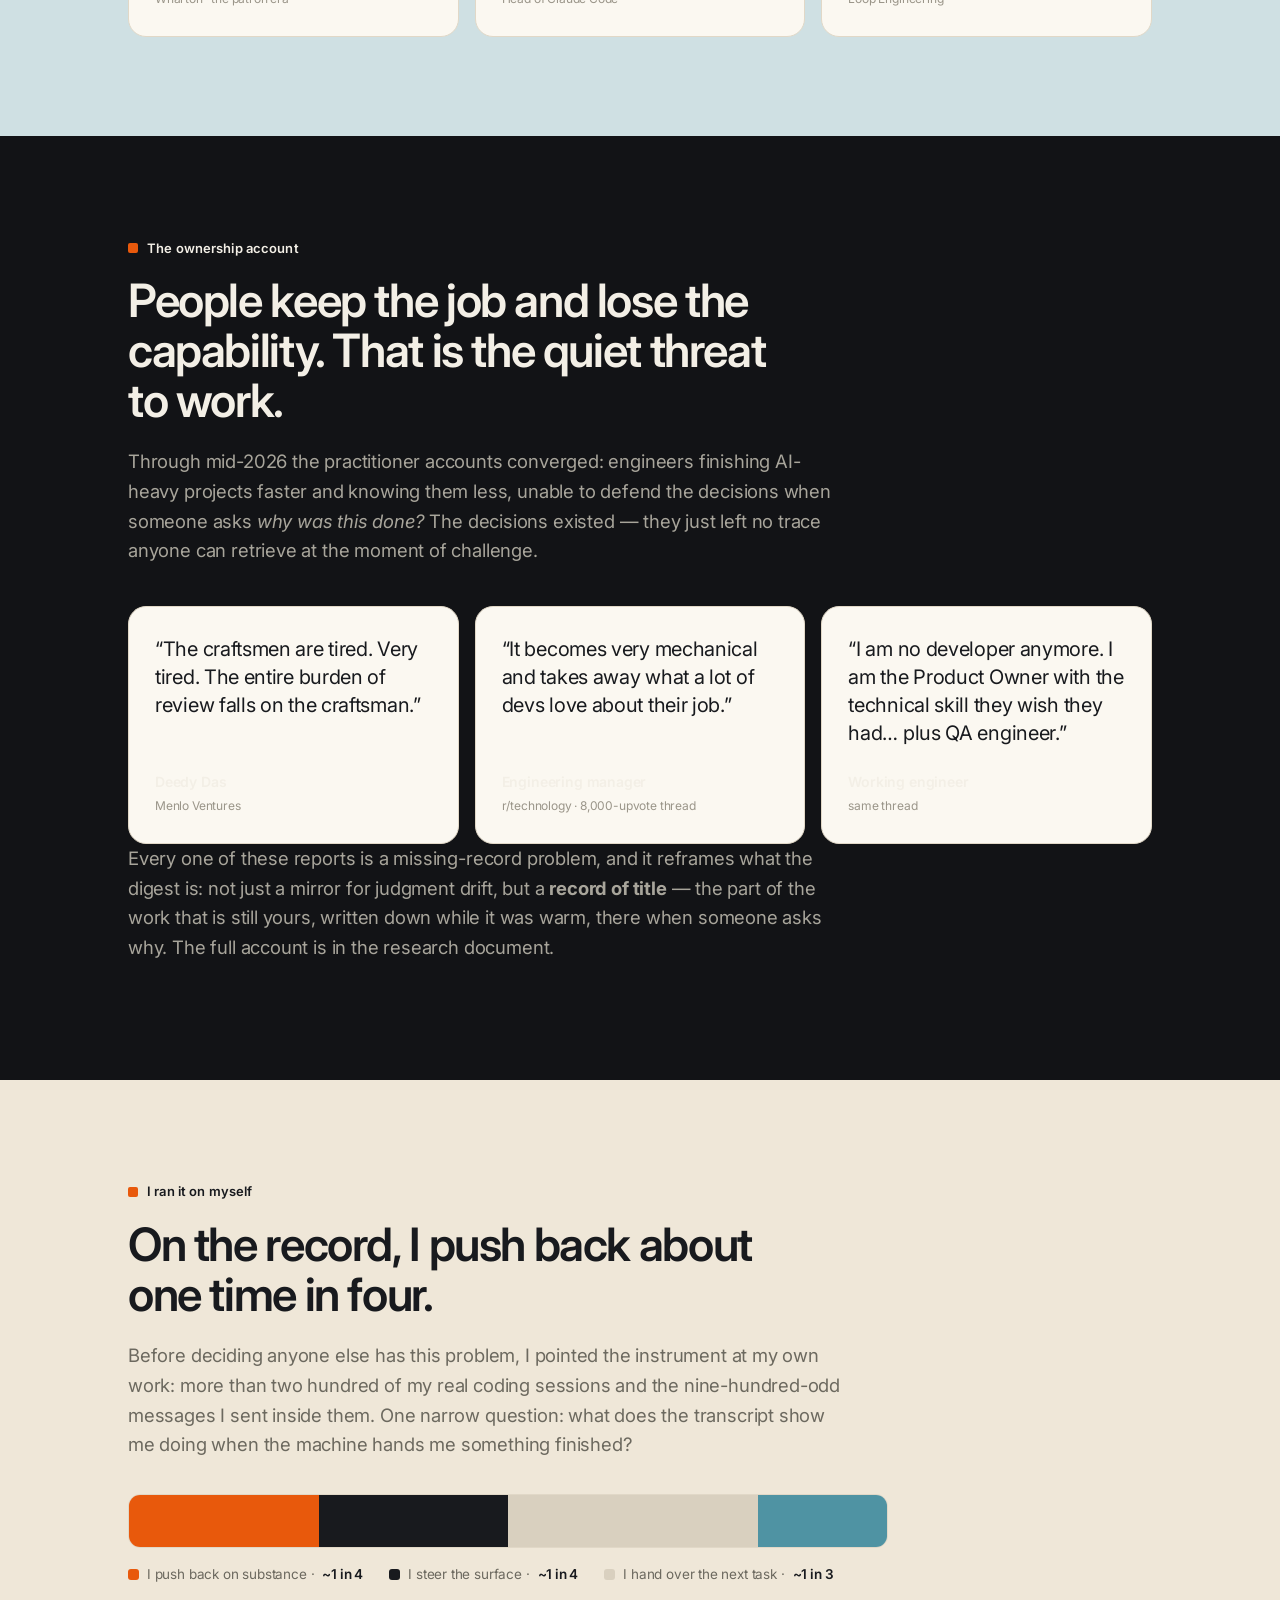
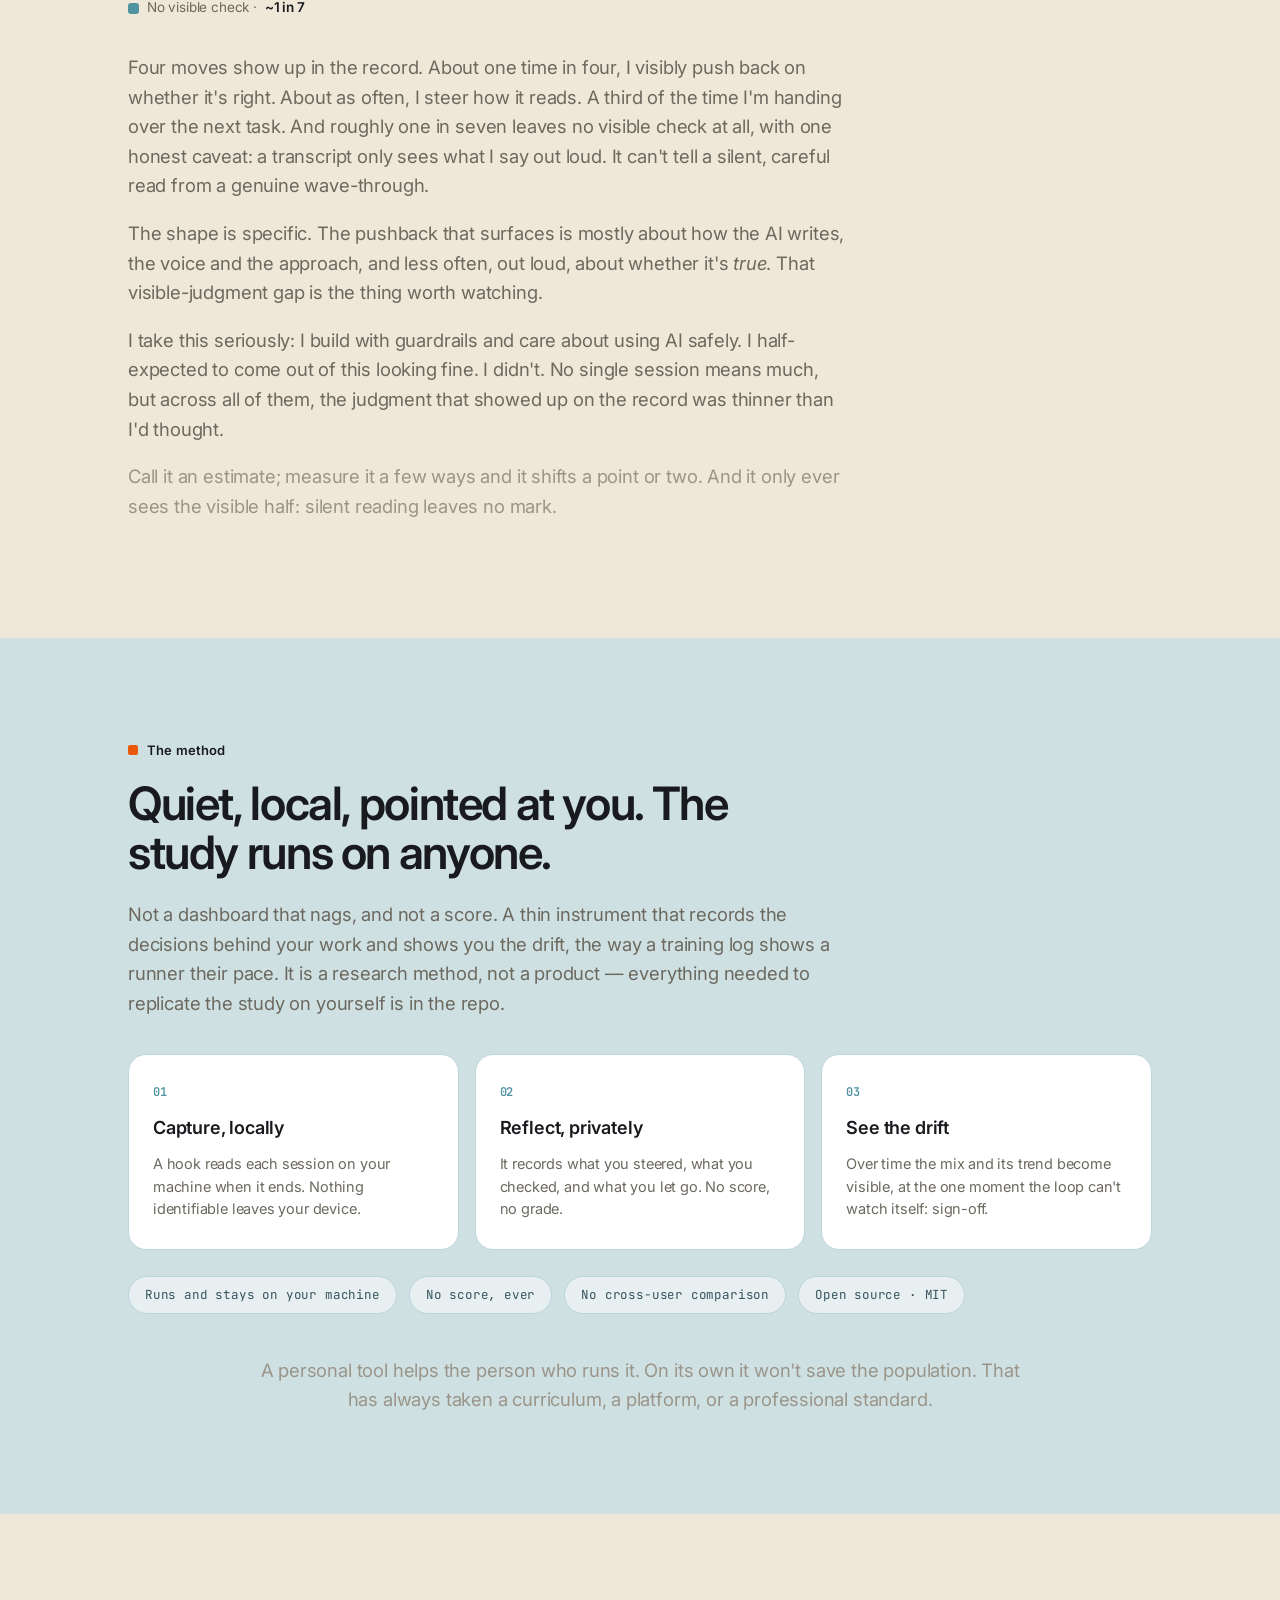
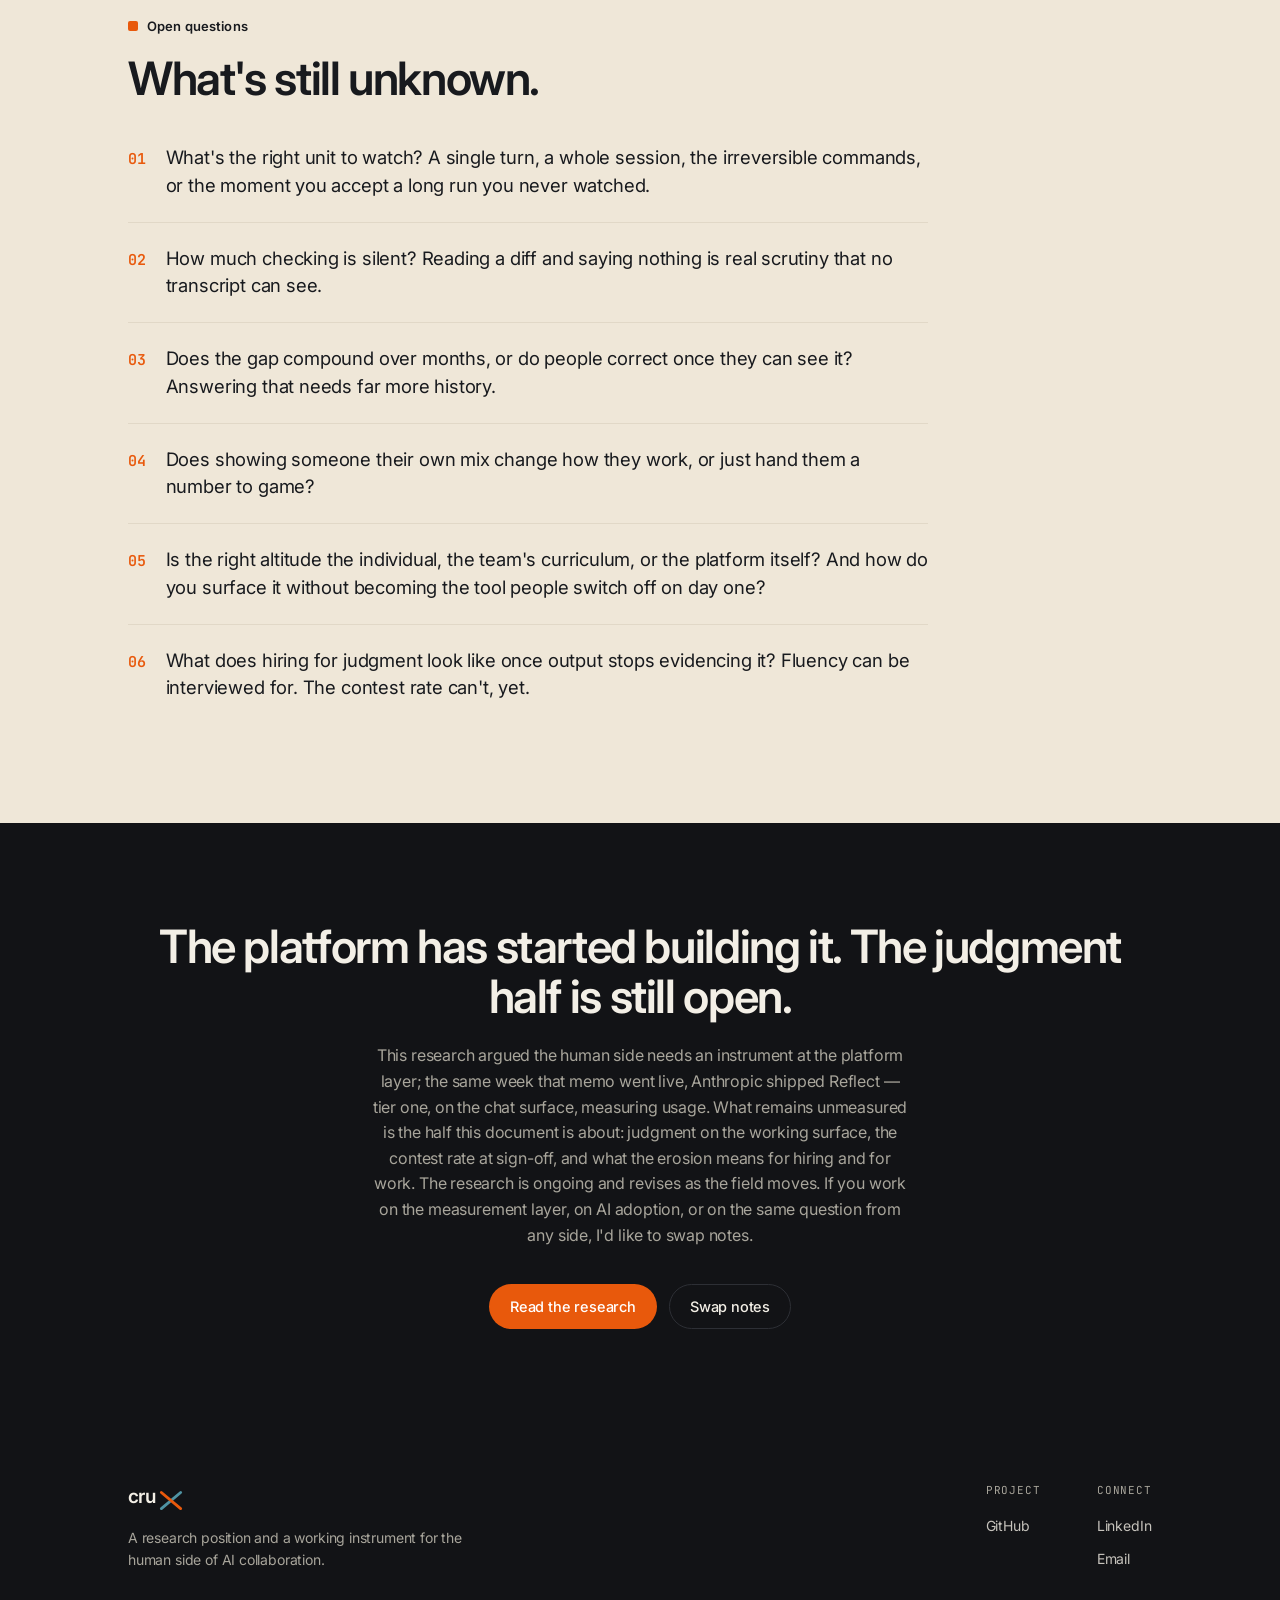
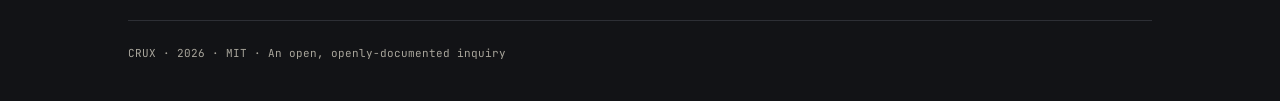
==== commit 35240f1c: "Hero: drop the nav logo, open up the type - crux brand mark removed from both top navs (footer mark " ====
--- a/docs/index.html
+++ b/docs/index.html
@@ -27,8 +27,7 @@
 </head>
 <body>
   <header class="nav" id="nav">
-    <a class="brand" href="#top">cru<svg class="cx" viewBox="0 0 28 28" aria-hidden="true"><path class="x-up" d="M5 22 L23 7"/><path class="x-down" d="M5 7 L23 22"/></svg></a>
-    <nav class="nav-links">
+        <nav class="nav-links">
       <a href="#problem">Problem</a>
       <a href="research.html">Research</a>
     </nav>
--- a/docs/style.css
+++ b/docs/style.css
@@ -72,17 +72,17 @@
   background: url('edge-top.svg') top center/100% 100% no-repeat; pointer-events: none; }
 .frame::after { content: ""; position: absolute; left: -1px; right: -1px; bottom: -1px; height: 74px; z-index: 3;
   background: url('edge-bottom.svg') bottom center/100% 100% no-repeat; pointer-events: none; }
-.haze { position: absolute; left: 0; top: 0; bottom: 0; width: min(880px, 96%); z-index: 1; pointer-events: none;
-  background: linear-gradient(100deg, rgba(239,231,216,1) 0%, rgba(239,231,216,.99) 40%, rgba(239,231,216,.9) 56%, rgba(239,231,216,.45) 74%, rgba(239,231,216,0) 92%); }
+.haze { position: absolute; left: 0; top: 0; bottom: 0; width: min(960px, 97%); z-index: 1; pointer-events: none;
+  background: linear-gradient(100deg, rgba(239,231,216,1) 0%, rgba(239,231,216,.99) 46%, rgba(239,231,216,.93) 62%, rgba(239,231,216,.5) 78%, rgba(239,231,216,0) 94%); }
 .hero-inner { position: relative; z-index: 2; max-width: var(--maxw); margin: 0 auto;
   padding: clamp(104px,15vh,164px) clamp(22px,5vw,48px) clamp(64px,10vh,104px); }
 .hero-inner .kicker { color: #5c5850; }
-.hero h1 { font-size: clamp(40px,6.2vw,74px); line-height: 1.0; letter-spacing: -0.04em; font-weight: 600; margin: 0; max-width: 15ch; color: var(--ink);
+.hero h1 { font-size: clamp(44px,6.9vw,84px); line-height: 1.02; letter-spacing: -0.04em; font-weight: 600; margin: 26px 0 0; max-width: 15ch; color: var(--ink);
   text-shadow: 0 1px 0 rgba(239,231,216,.9), 0 2px 26px rgba(239,231,216,.9), 0 2px 3px rgba(239,231,216,.7); }
-.hero-sub { color: #262a2f; font-size: clamp(15px,1.55vw,17.5px); line-height: 1.55; margin: 22px 0 0; max-width: 38ch;
+.hero-sub { color: #262a2f; font-size: clamp(16px,1.7vw,19px); line-height: 1.62; margin: 28px 0 0; max-width: 52ch;
   text-shadow: 0 1px 2px rgba(239,231,216,.95), 0 0 14px rgba(239,231,216,.85); }
-.hero-cta { display: flex; gap: 12px; flex-wrap: wrap; margin-top: 30px; }
-.hero-credit { margin: 34px 0 0; font-family: var(--mono); font-size: 11.5px; color: #625e55; max-width: 46ch;
+.hero-cta { display: flex; gap: 12px; flex-wrap: wrap; margin-top: 36px; }
+.hero-credit { margin: 44px 0 0; font-family: var(--mono); font-size: 11.5px; color: #625e55; max-width: 46ch;
   text-shadow: 0 1px 2px rgba(239,231,216,.95), 0 0 10px rgba(239,231,216,.85); }
 .hero-credit em { font-style: italic; }
 @media (max-width: 720px) {
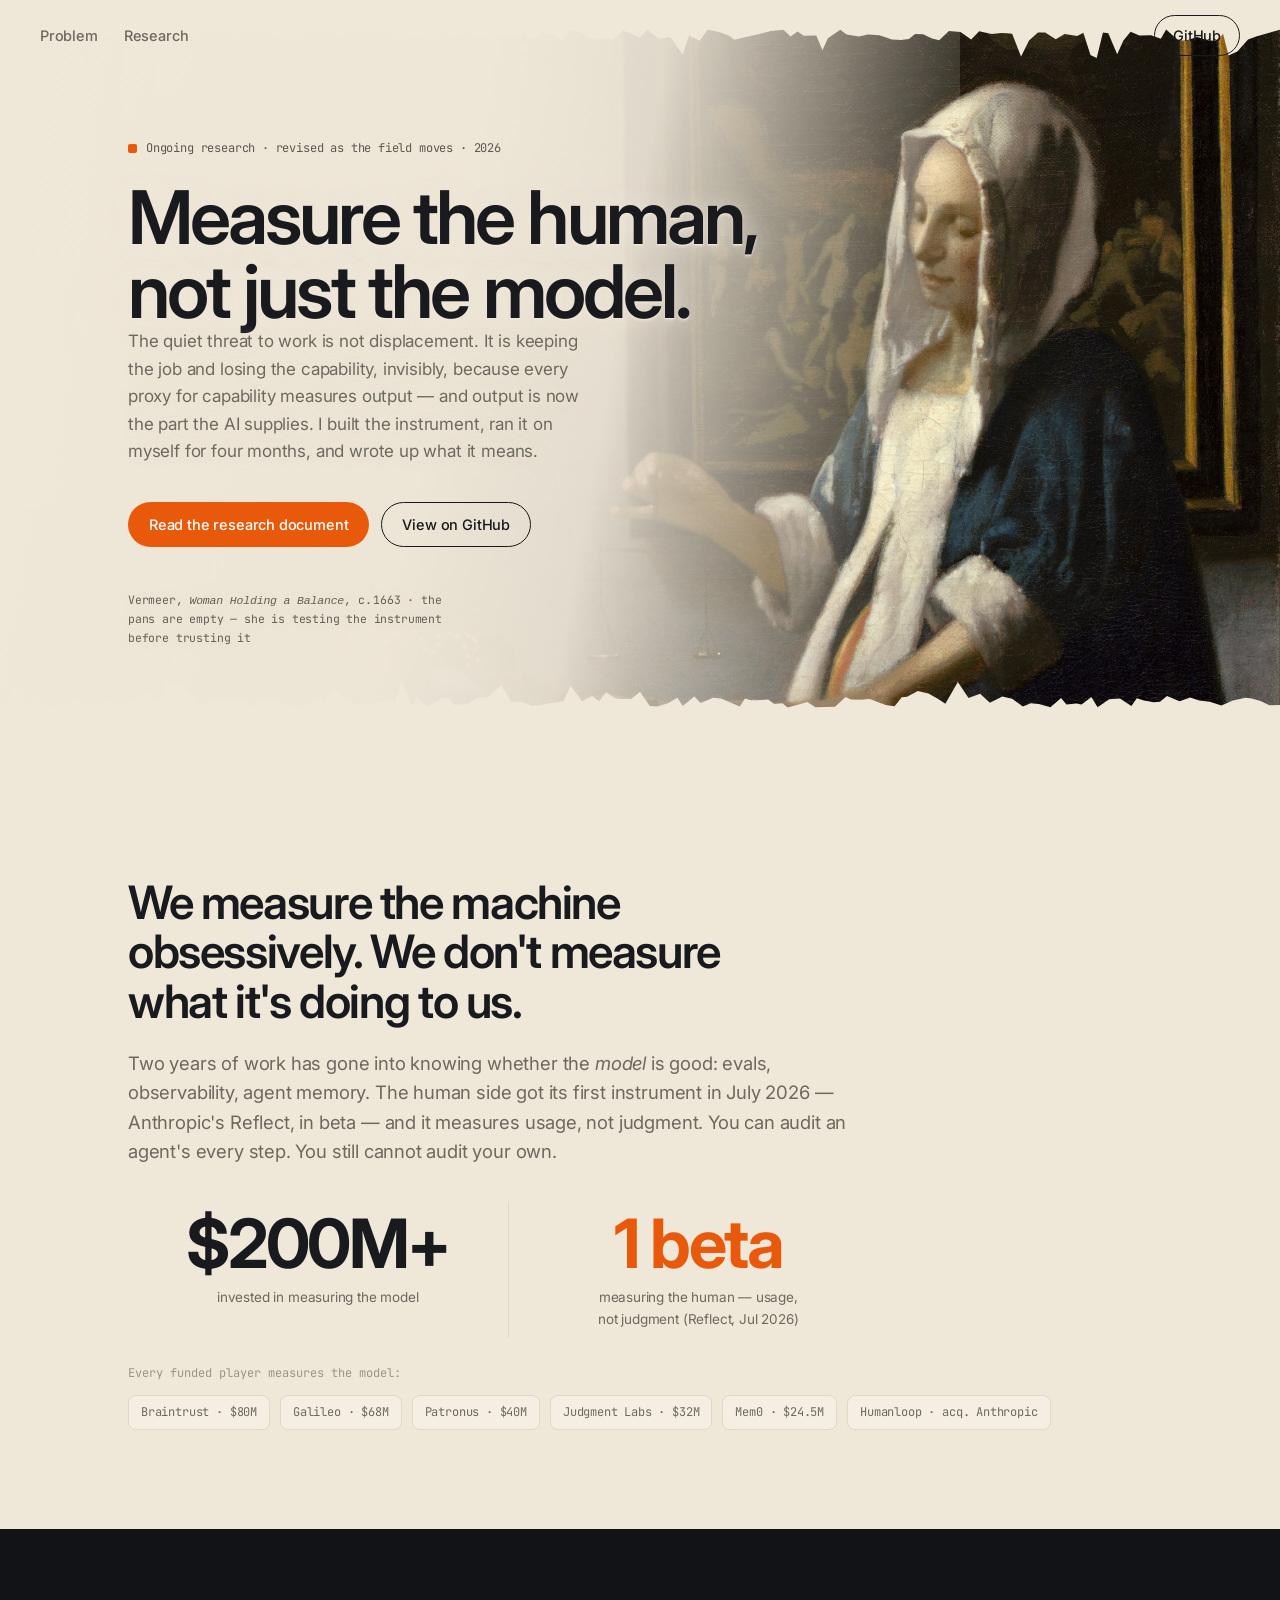
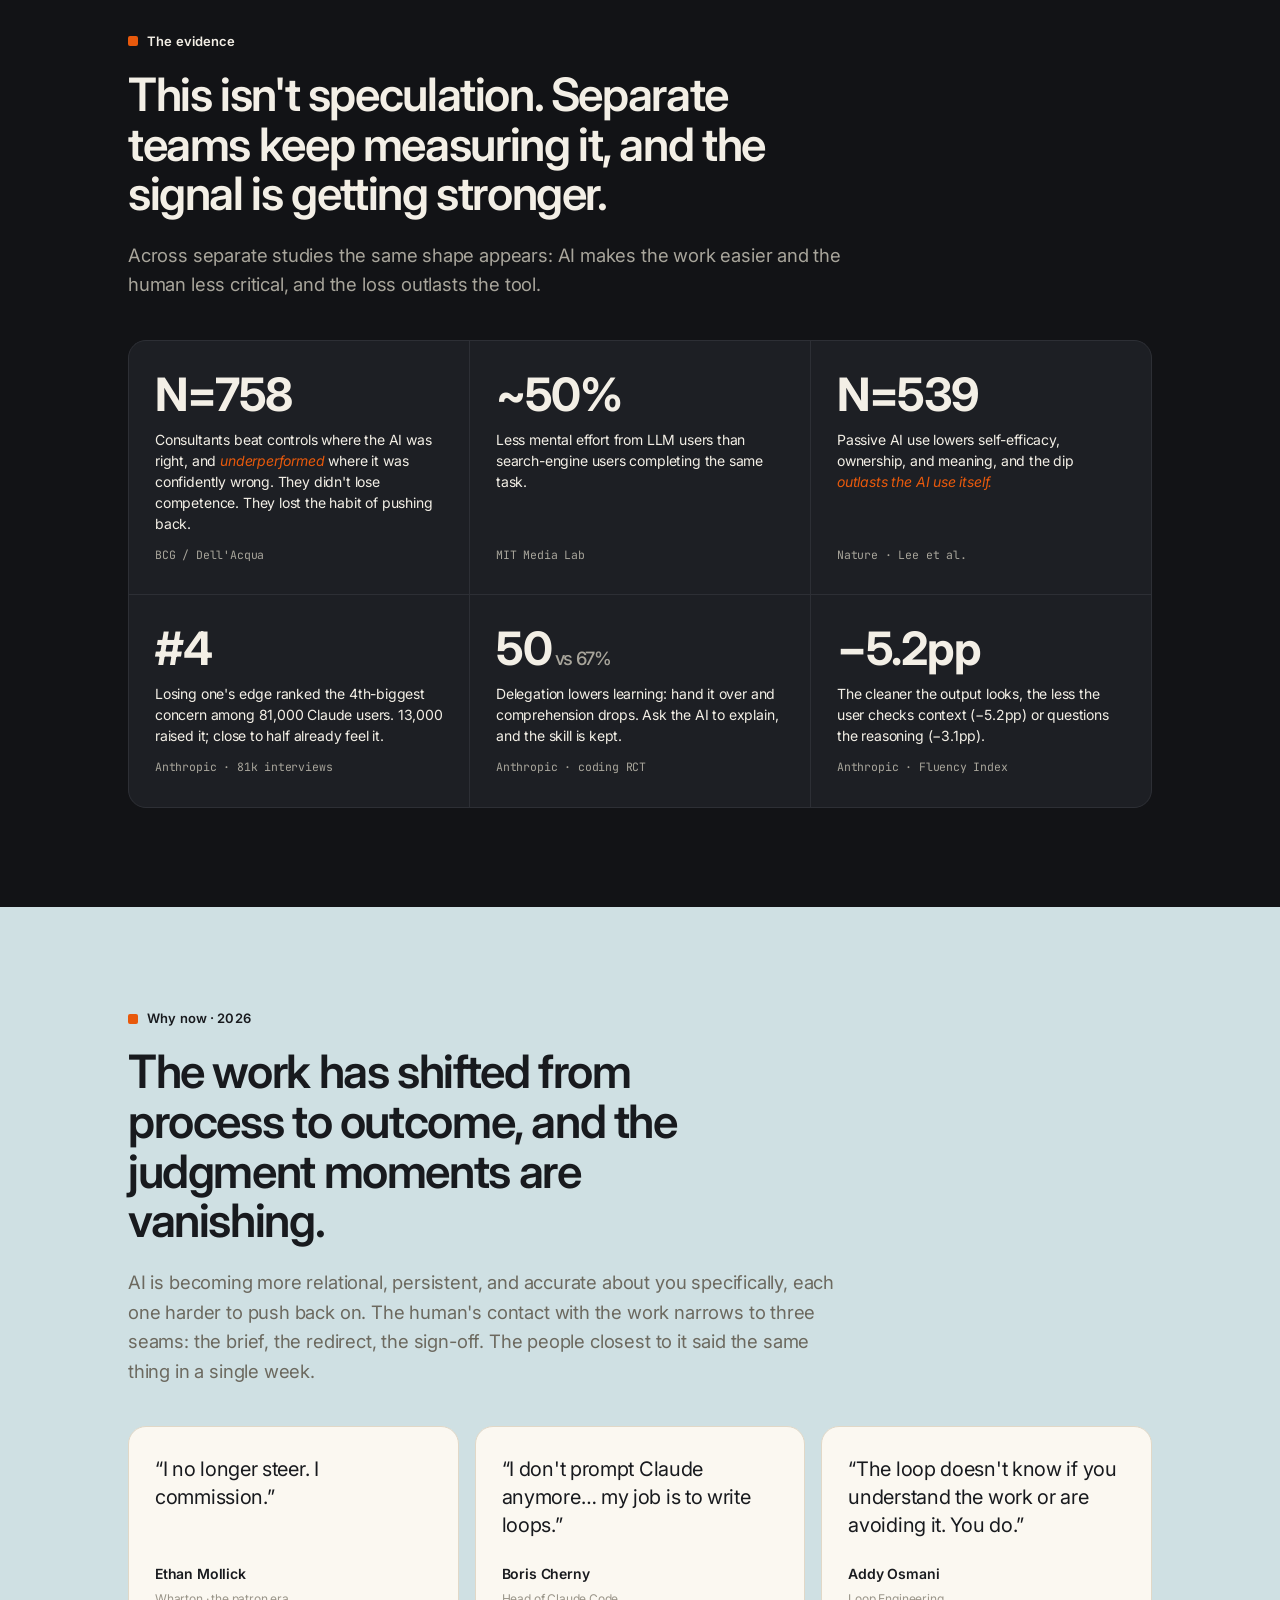
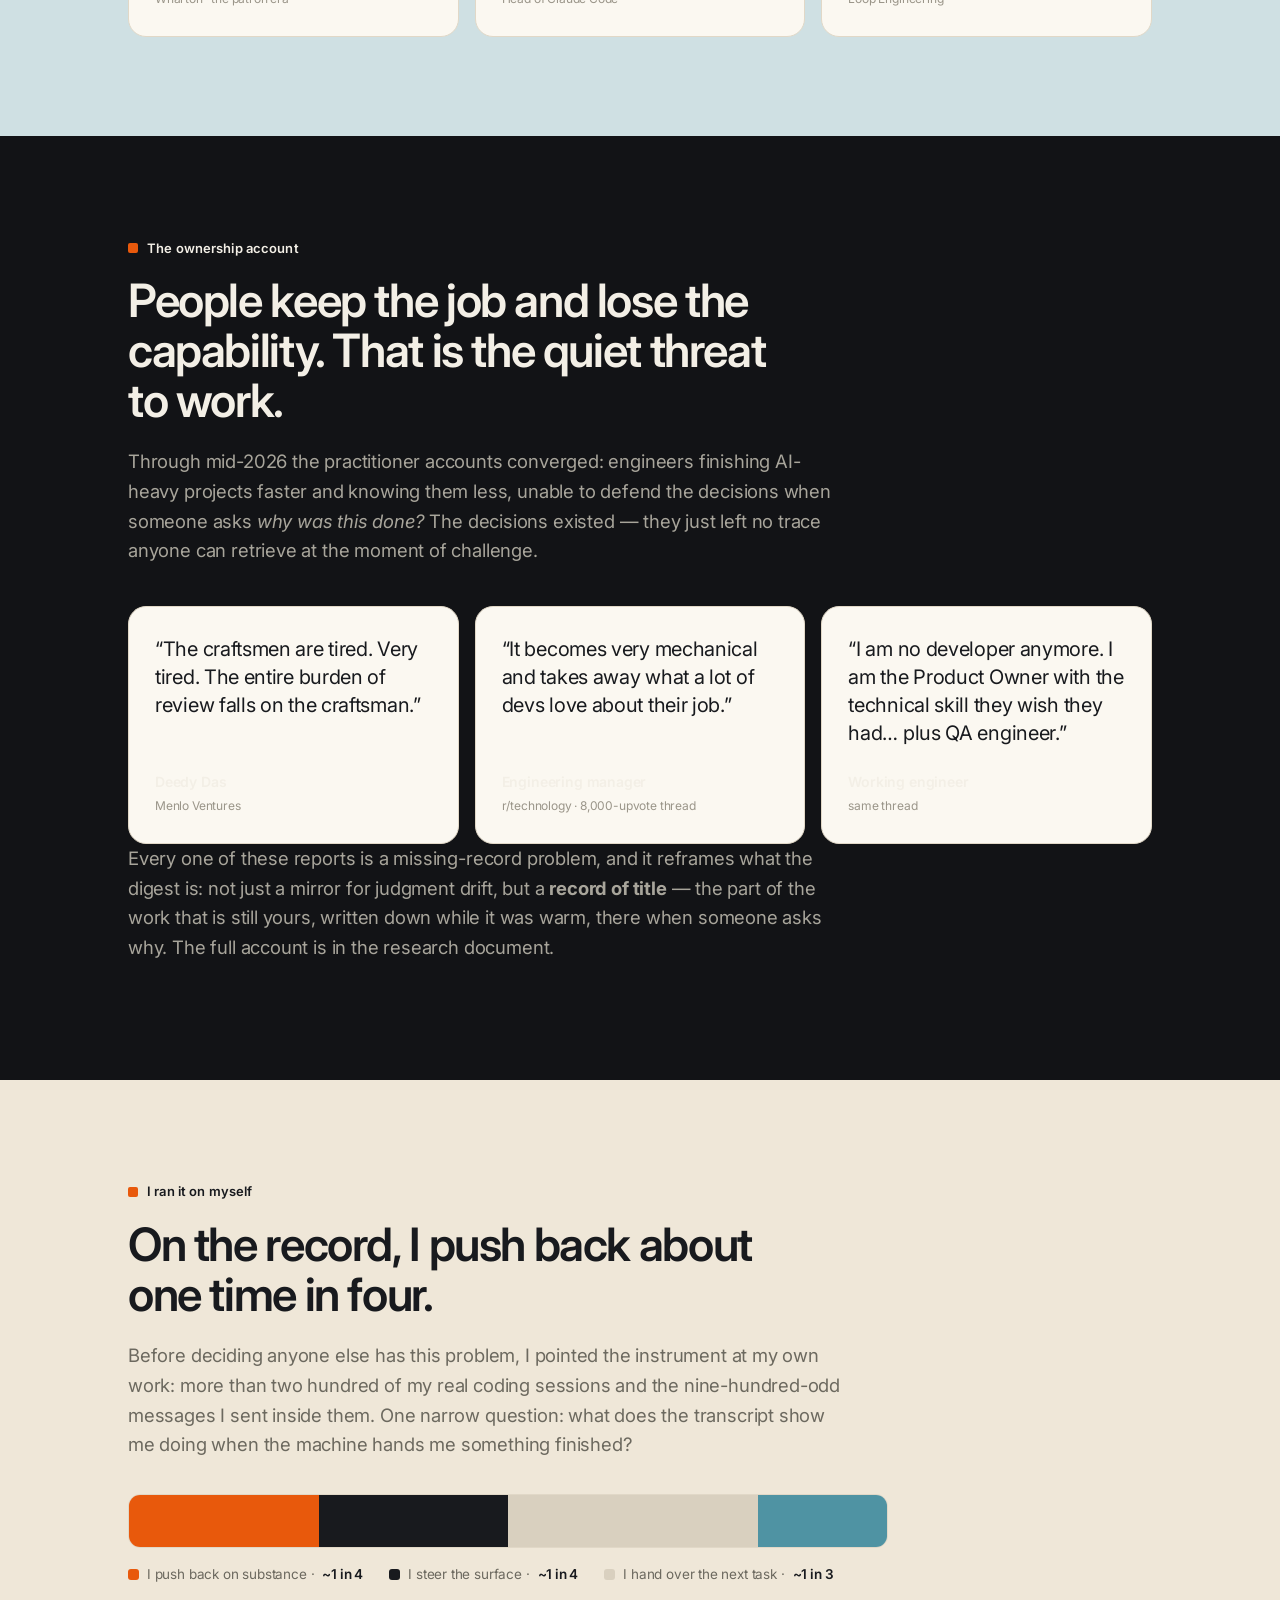
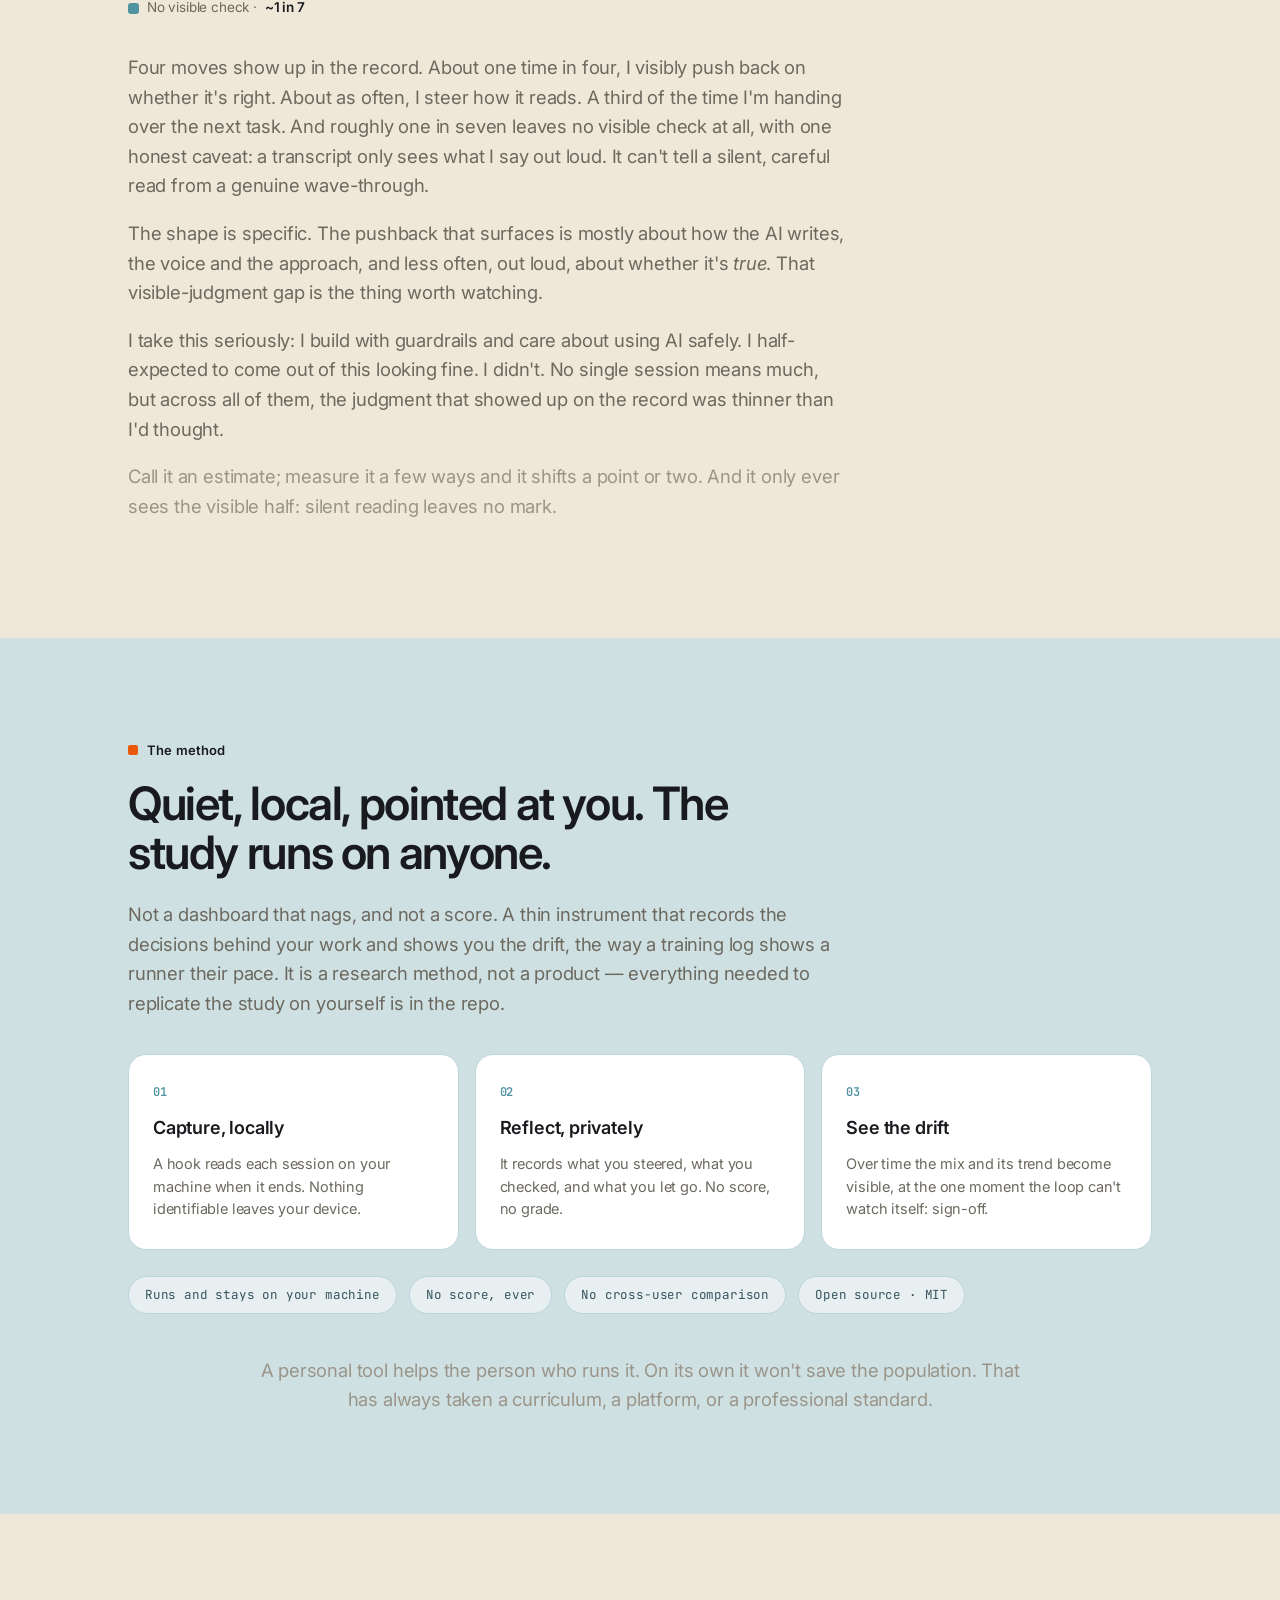
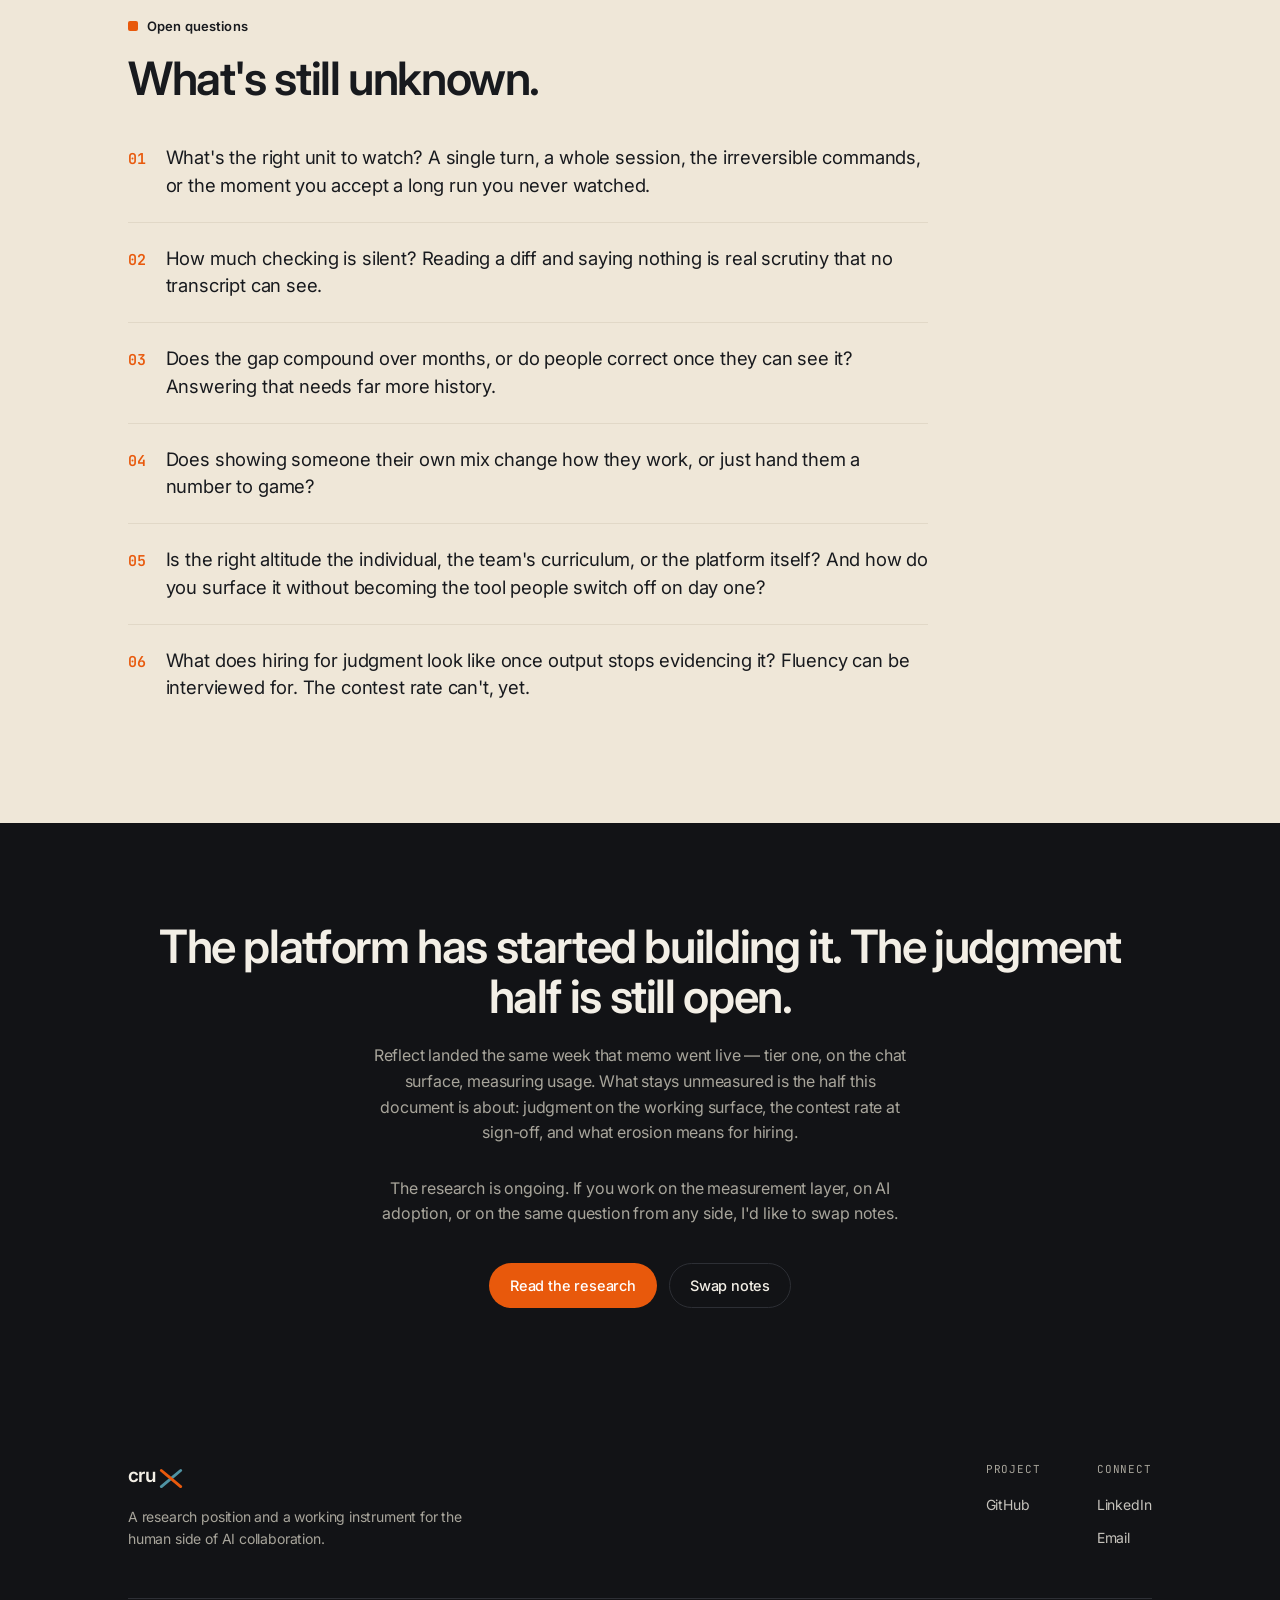
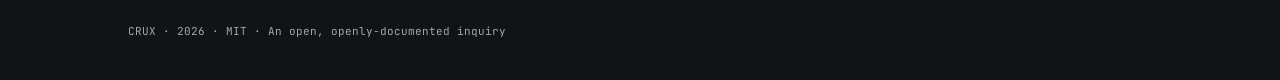
==== commit b6802b27: "Break up text walls in abstract and CTA" ====
--- a/docs/index.html
+++ b/docs/index.html
@@ -213,7 +213,8 @@
     <section class="band band-dark">
       <div class="band-inner cta" id="contact">
         <h2 class="reveal">The platform has started building it. The judgment half is still open.</h2>
-        <p class="cta-sub reveal">This research argued the human side needs an instrument at the platform layer; the same week that memo went live, Anthropic shipped Reflect — tier one, on the chat surface, measuring usage. What remains unmeasured is the half this document is about: judgment on the working surface, the contest rate at sign-off, and what the erosion means for hiring and for work. The research is ongoing and revises as the field moves. If you work on the measurement layer, on AI adoption, or on the same question from any side, I'd like to swap notes.</p>
+        <p class="cta-sub reveal">Reflect landed the same week that memo went live — tier one, on the chat surface, measuring usage. What stays unmeasured is the half this document is about: judgment on the working surface, the contest rate at sign-off, and what erosion means for hiring.</p>
+        <p class="cta-sub reveal">The research is ongoing. If you work on the measurement layer, on AI adoption, or on the same question from any side, I'd like to swap notes.</p>
         <div class="hero-cta reveal">
           <a class="btn btn-primary" href="research.html#answered">Read the research</a>
           <a class="btn btn-ghost" href="https://www.linkedin.com/in/hireelliot/">Swap notes</a>
